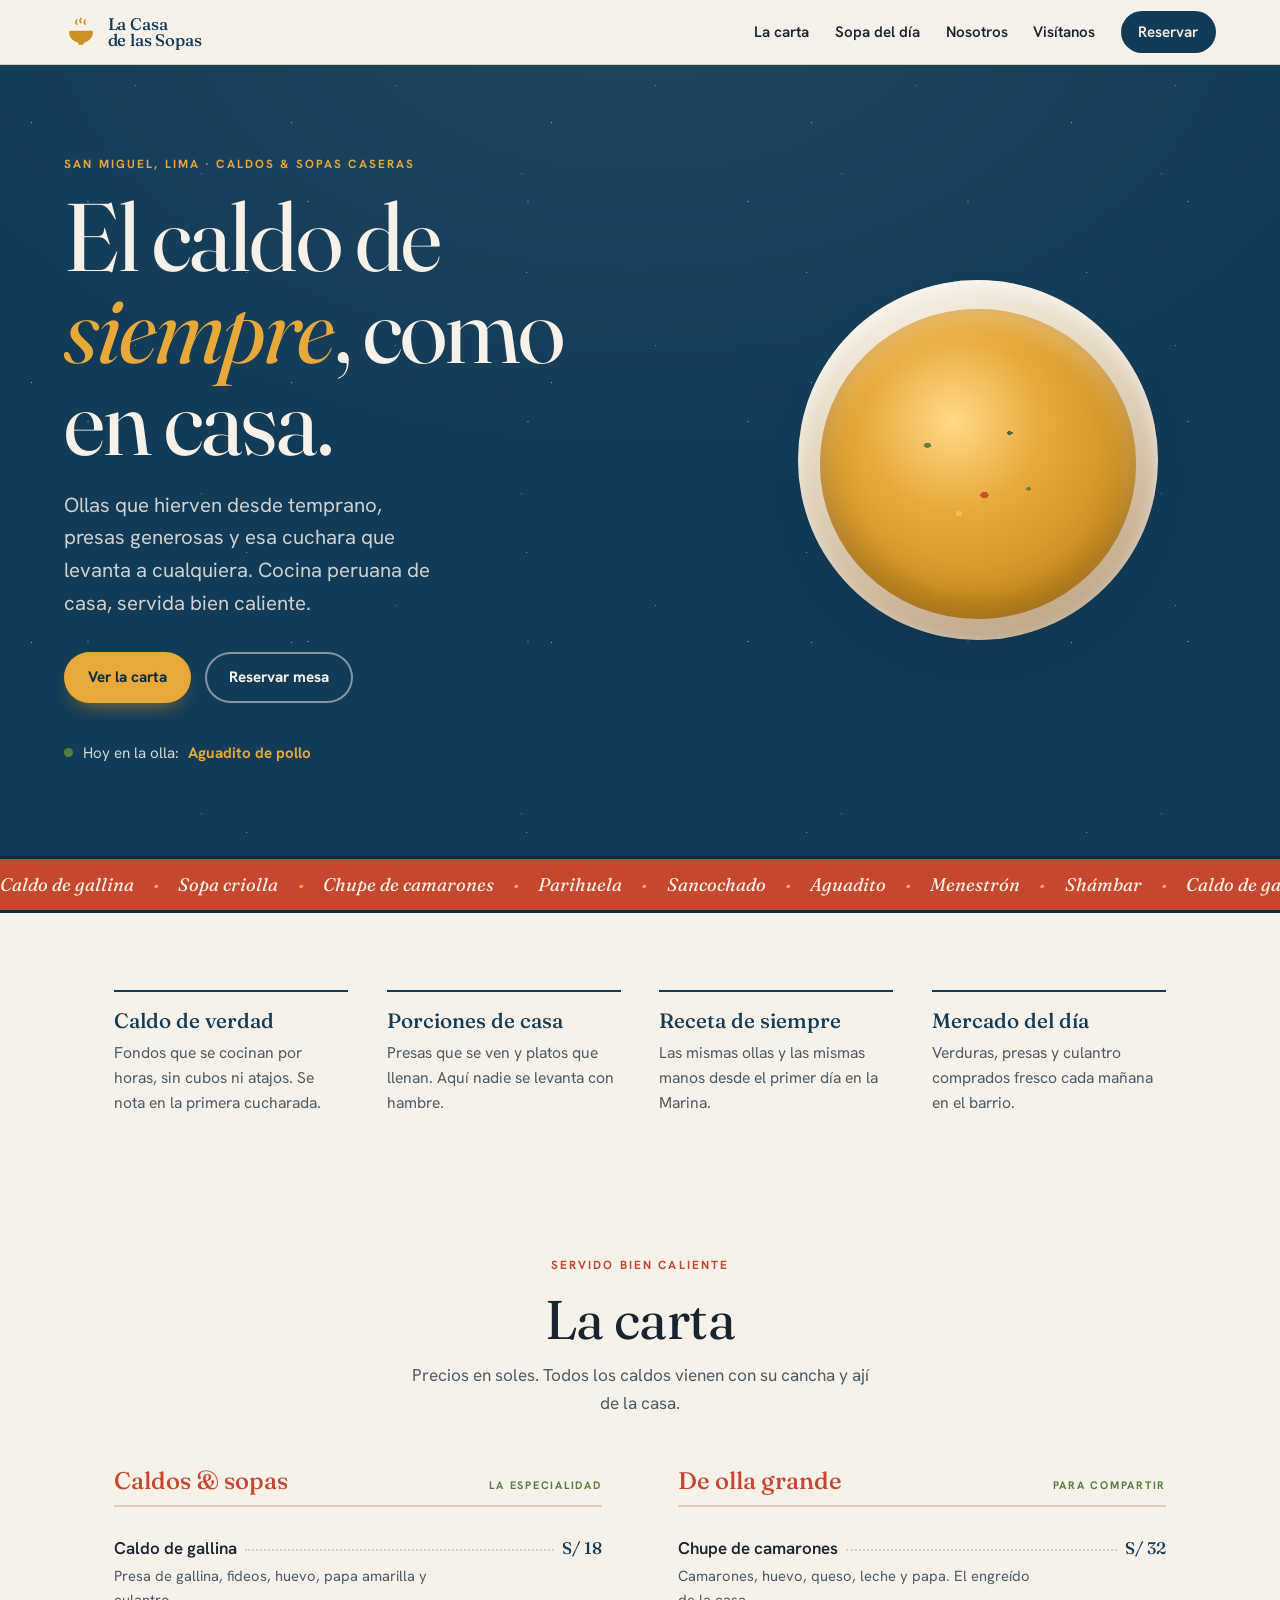
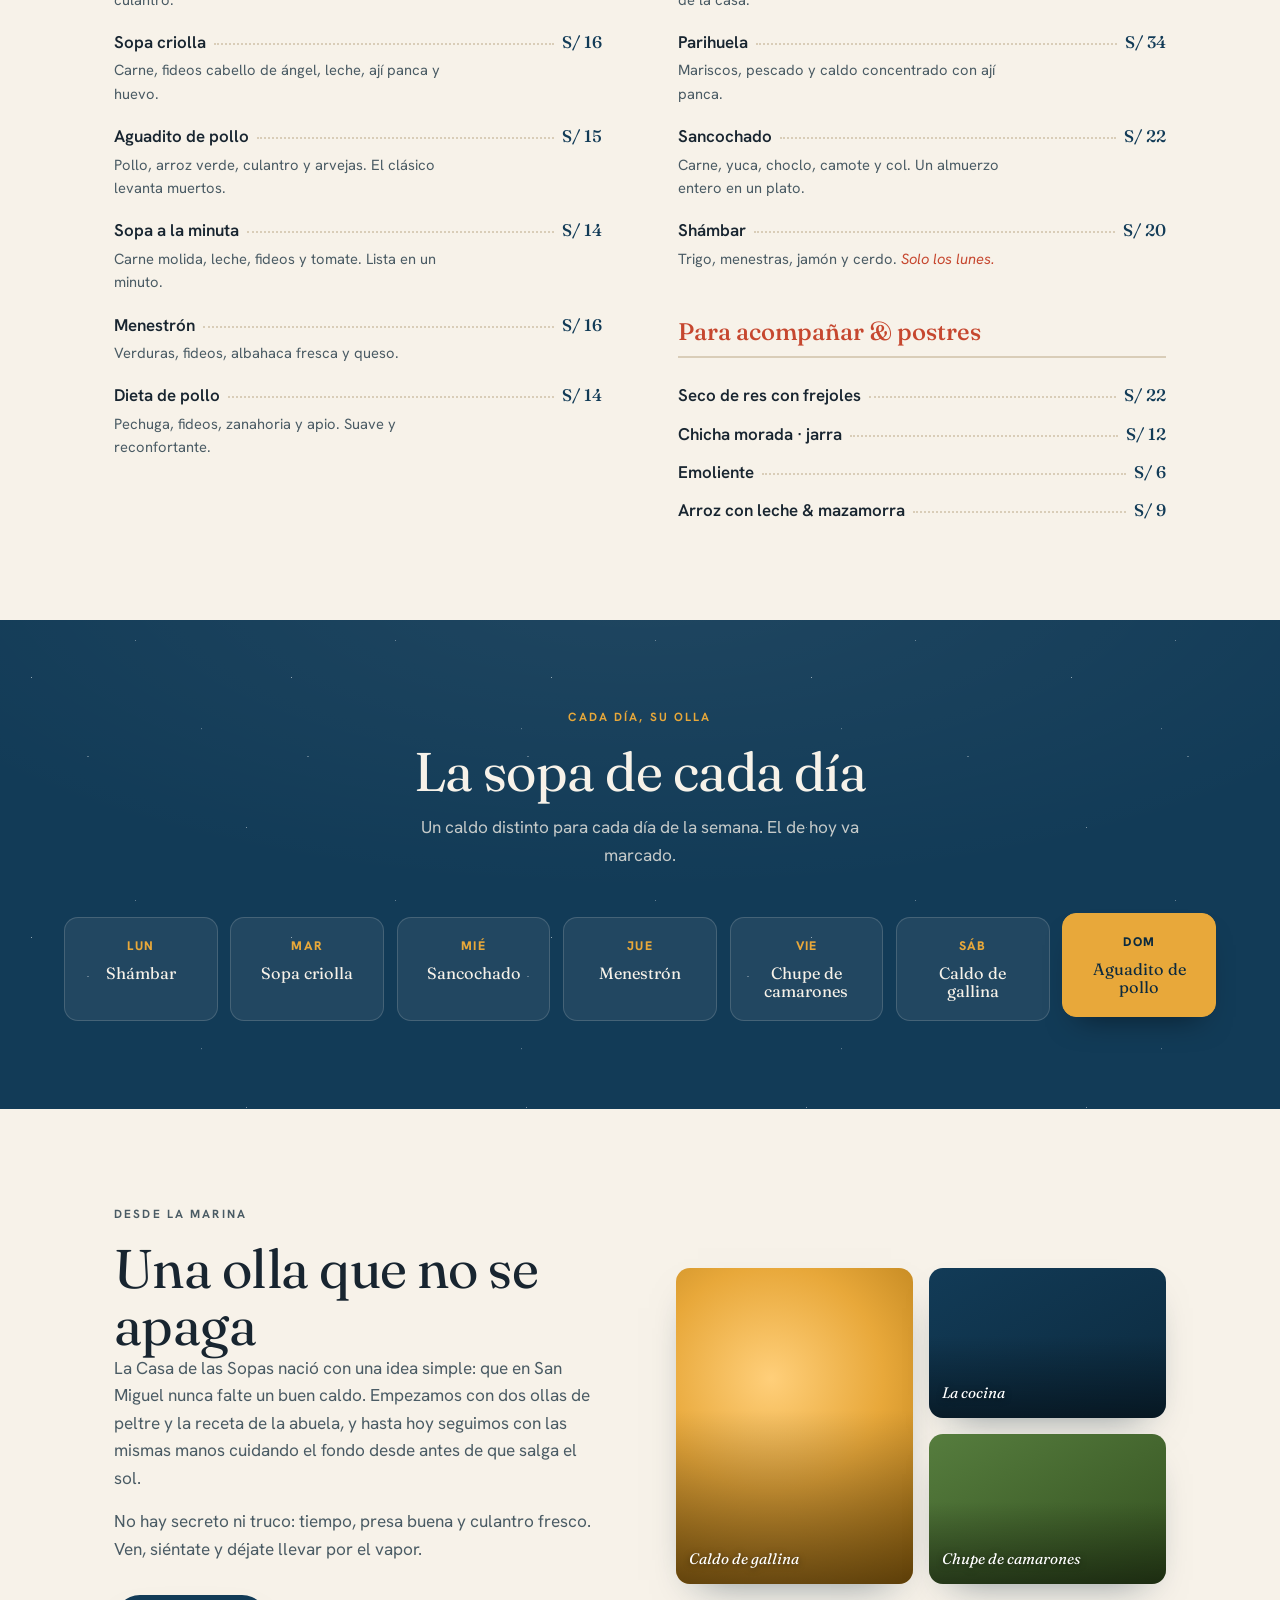
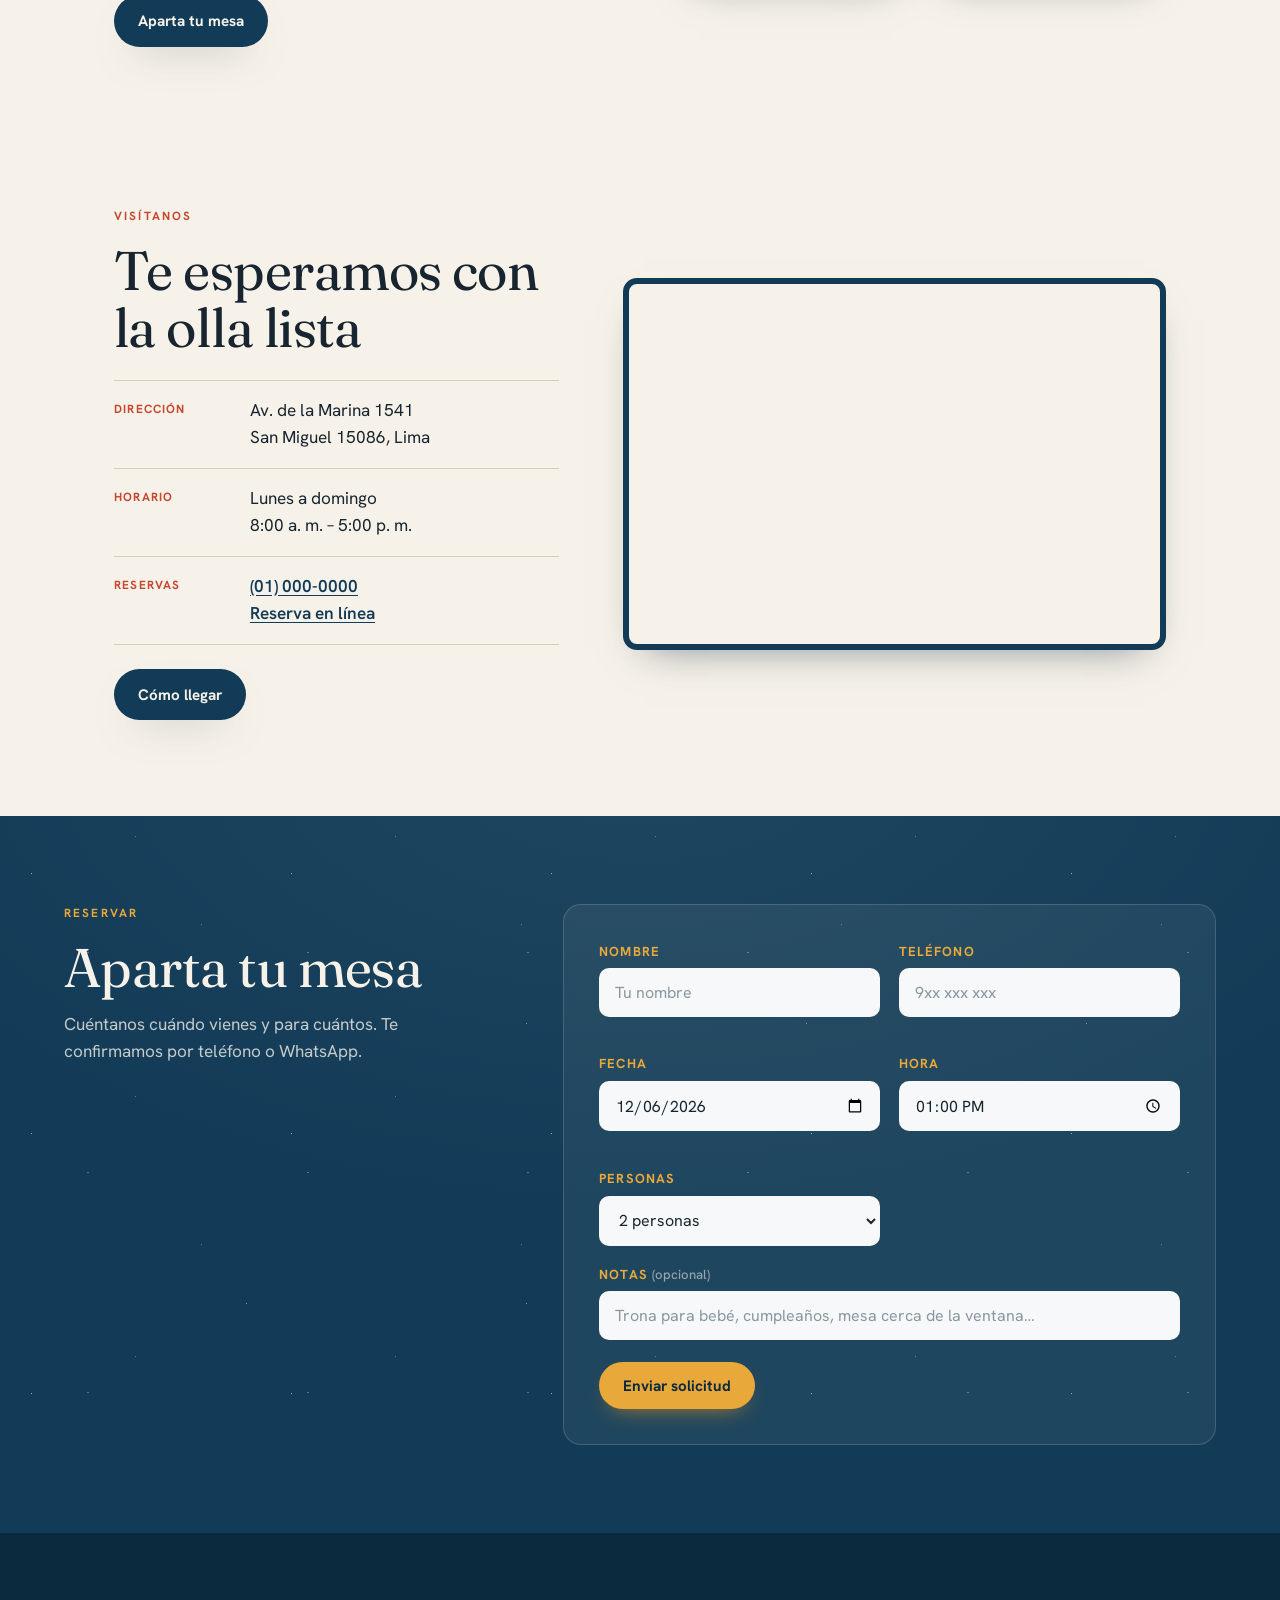
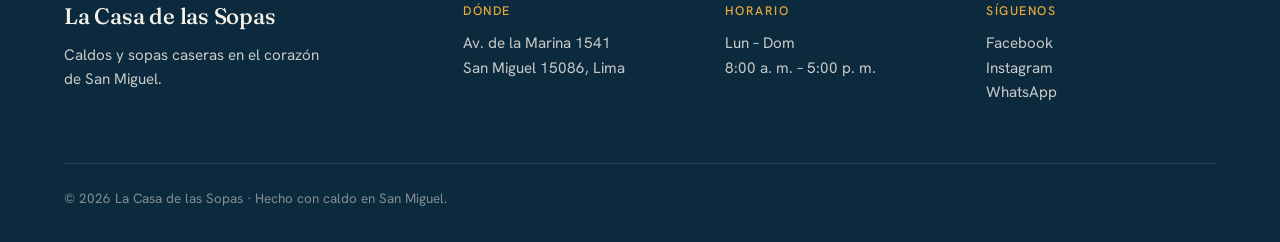
==== index.html @ 475ad9dc "Crear sitio web de La Casa de las Sopas Landing de una sola página para la caldería en San Miguel, L" ====
<!doctype html>
<html lang="es">
<head>
  <meta charset="utf-8">
  <meta name="viewport" content="width=device-width, initial-scale=1">
  <title>La Casa de las Sopas · Caldos y sopas caseras en San Miguel, Lima</title>
  <meta name="description" content="Caldos y sopas caseras peruanas en San Miguel. Caldo de gallina, sopa criolla, chupe de camarones y más, servidos bien calientes. Av. de la Marina 1541.">

  <!-- Open Graph -->
  <meta property="og:type" content="restaurant">
  <meta property="og:title" content="La Casa de las Sopas">
  <meta property="og:description" content="El caldo de siempre, como en casa. San Miguel, Lima.">
  <meta property="og:locale" content="es_PE">

  <!-- Favicon: cuchara -->
  <link rel="icon" href="data:image/svg+xml,%3Csvg xmlns='http://www.w3.org/2000/svg' viewBox='0 0 32 32'%3E%3Crect width='32' height='32' rx='7' fill='%23123B57'/%3E%3Cpath d='M6 17c0-.8.5-1.3 1.3-1.3h17.4c.8 0 1.3.5 1.3 1.3 0 5-3.6 8.6-8.3 9.4V28h-3.4v-1.6C9.6 25.6 6 22 6 17Z' fill='%23E8A83A'/%3E%3C/svg%3E">

  <!-- Fuentes: Fraunces (títulos) + Hanken Grotesk (cuerpo) -->
  <link rel="preconnect" href="https://fonts.googleapis.com">
  <link rel="preconnect" href="https://fonts.gstatic.com" crossorigin>
  <link href="https://fonts.googleapis.com/css2?family=Fraunces:ital,opsz,wght@0,9..144,400;0,9..144,500;0,9..144,600;1,9..144,400;1,9..144,500&family=Hanken+Grotesk:wght@400;500;600;700;800&display=swap" rel="stylesheet">

  <link rel="stylesheet" href="styles.css">
</head>
<body>
<!--
  La Casa de las Sopas — sitio web
  Av. de la Marina 1541, San Miguel 15086, Lima

  CÓMO PERSONALIZAR (lee esto):
  - Busca la palabra REEMPLAZAR en este archivo: marca lo que debes cambiar
    por datos reales (telefono, horarios, redes, fotos).
  - Las fotos son marcadores de color; sustituye cada div.dish-photo por una
    etiqueta img real cuando la tengas (ver README.md).
-->
<a class="skip" href="#carta">Saltar al contenido</a>

<main>
  <!-- ============================ NAV ============================ -->
  <header class="nav" id="top">
    <a class="brand" href="#top" aria-label="La Casa de las Sopas, inicio">
      <span class="brand__mark" aria-hidden="true">
        <svg viewBox="0 0 40 40" width="34" height="34" fill="none">
          <path d="M6 20c0-1 .7-1.6 1.7-1.6h24.6c1 0 1.7.6 1.7 1.6 0 6.6-4.7 11.4-11 12.5V35h-6v-2.5C10.7 31.4 6 26.6 6 20Z" fill="currentColor"/>
          <path d="M15 6c-1.4 1.6-1.4 3.4 0 5M20 4c-1.4 1.6-1.4 3.4 0 5M25 6c-1.4 1.6-1.4 3.4 0 5" stroke="currentColor" stroke-width="1.8" stroke-linecap="round"/>
        </svg>
      </span>
      <span class="brand__text">La Casa<br>de las Sopas</span>
    </a>

    <button class="nav__toggle" aria-expanded="false" aria-controls="nav-menu" aria-label="Abrir menú">
      <span></span><span></span><span></span>
    </button>

    <nav class="nav__menu" id="nav-menu">
      <a href="#carta">La carta</a>
      <a href="#sopa-del-dia">Sopa del día</a>
      <a href="#nosotros">Nosotros</a>
      <a href="#visitanos">Visítanos</a>
      <a class="nav__cta" href="#reservar">Reservar</a>
    </nav>
  </header>

  <!-- ============================ HERO ============================ -->
  <section class="hero enamel" aria-labelledby="hero-title">
    <div class="hero__inner">
      <p class="eyebrow eyebrow--light">San Miguel, Lima · Caldos &amp; sopas caseras</p>
      <h1 class="hero__title" id="hero-title">
        El caldo de<br><em>siempre</em>, como<br>en casa.
      </h1>
      <p class="hero__lede">
        Ollas que hierven desde temprano, presas generosas y esa cuchara que
        levanta a cualquiera. Cocina peruana de casa, servida bien caliente.
      </p>
      <div class="hero__actions">
        <a class="btn btn--gold" href="#carta">Ver la carta</a>
        <a class="btn btn--ghost" href="#reservar">Reservar mesa</a>
      </div>

      <p class="hero__today">
        <span class="dot" aria-hidden="true"></span>
        Hoy en la olla: <strong data-today-dish>Caldo de gallina</strong>
      </p>
    </div>

    <!-- Firma: plato de barro con vapor -->
    <div class="hero__bowl" aria-hidden="true">
      <div class="steam">
        <span></span><span></span><span></span><span></span>
      </div>
      <div class="bowl">
        <div class="bowl__broth"></div>
        <div class="bowl__rim"></div>
      </div>
    </div>
  </section>

  <!-- ============================ TIRA / VALORES ============================ -->
  <div class="marquee" aria-hidden="true">
    <div class="marquee__track">
      <span>Caldo de gallina</span><span class="sep">•</span>
      <span>Sopa criolla</span><span class="sep">•</span>
      <span>Chupe de camarones</span><span class="sep">•</span>
      <span>Parihuela</span><span class="sep">•</span>
      <span>Sancochado</span><span class="sep">•</span>
      <span>Aguadito</span><span class="sep">•</span>
      <span>Menestrón</span><span class="sep">•</span>
      <span>Shámbar</span><span class="sep">•</span>
      <span>Caldo de gallina</span><span class="sep">•</span>
      <span>Sopa criolla</span><span class="sep">•</span>
      <span>Chupe de camarones</span><span class="sep">•</span>
      <span>Parihuela</span><span class="sep">•</span>
      <span>Sancochado</span><span class="sep">•</span>
      <span>Aguadito</span><span class="sep">•</span>
      <span>Menestrón</span><span class="sep">•</span>
      <span>Shámbar</span><span class="sep">•</span>
    </div>
  </div>

  <section class="values">
    <ul class="values__grid">
      <li class="reveal">
        <h3>Caldo de verdad</h3>
        <p>Fondos que se cocinan por horas, sin cubos ni atajos. Se nota en la primera cucharada.</p>
      </li>
      <li class="reveal">
        <h3>Porciones de casa</h3>
        <p>Presas que se ven y platos que llenan. Aquí nadie se levanta con hambre.</p>
      </li>
      <li class="reveal">
        <h3>Receta de siempre</h3>
        <p>Las mismas ollas y las mismas manos desde el primer día en la Marina.</p>
      </li>
      <li class="reveal">
        <h3>Mercado del día</h3>
        <p>Verduras, presas y culantro comprados fresco cada mañana en el barrio.</p>
      </li>
    </ul>
  </section>

  <!-- ============================ CARTA ============================ -->
  <section class="carta" id="carta" aria-labelledby="carta-title">
    <div class="carta__head">
      <p class="eyebrow">Servido bien caliente</p>
      <h2 class="section-title" id="carta-title">La carta</h2>
      <p class="section-lede">Precios en soles. Todos los caldos vienen con su cancha y ají de la casa.</p>
    </div>

    <div class="carta__cols">
      <div class="carta__group">
        <h3 class="carta__cat">Caldos &amp; sopas <span>la especialidad</span></h3>

        <ul class="menu">
          <li class="menu__item">
            <div class="menu__row">
              <span class="menu__name">Caldo de gallina</span>
              <span class="menu__leader" aria-hidden="true"></span>
              <span class="menu__price">S/ 18</span>
            </div>
            <p class="menu__desc">Presa de gallina, fideos, huevo, papa amarilla y culantro.</p>
          </li>
          <li class="menu__item">
            <div class="menu__row">
              <span class="menu__name">Sopa criolla</span>
              <span class="menu__leader" aria-hidden="true"></span>
              <span class="menu__price">S/ 16</span>
            </div>
            <p class="menu__desc">Carne, fideos cabello de ángel, leche, ají panca y huevo.</p>
          </li>
          <li class="menu__item">
            <div class="menu__row">
              <span class="menu__name">Aguadito de pollo</span>
              <span class="menu__leader" aria-hidden="true"></span>
              <span class="menu__price">S/ 15</span>
            </div>
            <p class="menu__desc">Pollo, arroz verde, culantro y arvejas. El clásico levanta muertos.</p>
          </li>
          <li class="menu__item">
            <div class="menu__row">
              <span class="menu__name">Sopa a la minuta</span>
              <span class="menu__leader" aria-hidden="true"></span>
              <span class="menu__price">S/ 14</span>
            </div>
            <p class="menu__desc">Carne molida, leche, fideos y tomate. Lista en un minuto.</p>
          </li>
          <li class="menu__item">
            <div class="menu__row">
              <span class="menu__name">Menestrón</span>
              <span class="menu__leader" aria-hidden="true"></span>
              <span class="menu__price">S/ 16</span>
            </div>
            <p class="menu__desc">Verduras, fideos, albahaca fresca y queso.</p>
          </li>
          <li class="menu__item">
            <div class="menu__row">
              <span class="menu__name">Dieta de pollo</span>
              <span class="menu__leader" aria-hidden="true"></span>
              <span class="menu__price">S/ 14</span>
            </div>
            <p class="menu__desc">Pechuga, fideos, zanahoria y apio. Suave y reconfortante.</p>
          </li>
        </ul>
      </div>

      <div class="carta__group">
        <h3 class="carta__cat">De olla grande <span>para compartir</span></h3>

        <ul class="menu">
          <li class="menu__item">
            <div class="menu__row">
              <span class="menu__name">Chupe de camarones</span>
              <span class="menu__leader" aria-hidden="true"></span>
              <span class="menu__price">S/ 32</span>
            </div>
            <p class="menu__desc">Camarones, huevo, queso, leche y papa. El engreído de la casa.</p>
          </li>
          <li class="menu__item">
            <div class="menu__row">
              <span class="menu__name">Parihuela</span>
              <span class="menu__leader" aria-hidden="true"></span>
              <span class="menu__price">S/ 34</span>
            </div>
            <p class="menu__desc">Mariscos, pescado y caldo concentrado con ají panca.</p>
          </li>
          <li class="menu__item">
            <div class="menu__row">
              <span class="menu__name">Sancochado</span>
              <span class="menu__leader" aria-hidden="true"></span>
              <span class="menu__price">S/ 22</span>
            </div>
            <p class="menu__desc">Carne, yuca, choclo, camote y col. Un almuerzo entero en un plato.</p>
          </li>
          <li class="menu__item">
            <div class="menu__row">
              <span class="menu__name">Shámbar</span>
              <span class="menu__leader" aria-hidden="true"></span>
              <span class="menu__price">S/ 20</span>
            </div>
            <p class="menu__desc">Trigo, menestras, jamón y cerdo. <em>Solo los lunes.</em></p>
          </li>
        </ul>

        <h3 class="carta__cat carta__cat--tight">Para acompañar &amp; postres</h3>
        <ul class="menu menu--compact">
          <li class="menu__item">
            <div class="menu__row">
              <span class="menu__name">Seco de res con frejoles</span>
              <span class="menu__leader" aria-hidden="true"></span>
              <span class="menu__price">S/ 22</span>
            </div>
          </li>
          <li class="menu__item">
            <div class="menu__row">
              <span class="menu__name">Chicha morada · jarra</span>
              <span class="menu__leader" aria-hidden="true"></span>
              <span class="menu__price">S/ 12</span>
            </div>
          </li>
          <li class="menu__item">
            <div class="menu__row">
              <span class="menu__name">Emoliente</span>
              <span class="menu__leader" aria-hidden="true"></span>
              <span class="menu__price">S/ 6</span>
            </div>
          </li>
          <li class="menu__item">
            <div class="menu__row">
              <span class="menu__name">Arroz con leche &amp; mazamorra</span>
              <span class="menu__leader" aria-hidden="true"></span>
              <span class="menu__price">S/ 9</span>
            </div>
          </li>
        </ul>
      </div>
    </div>
  </section>

  <!-- ============================ SOPA DEL DÍA ============================ -->
  <section class="today enamel" id="sopa-del-dia" aria-labelledby="today-title">
    <div class="today__head">
      <p class="eyebrow eyebrow--light">Cada día, su olla</p>
      <h2 class="section-title section-title--light" id="today-title">La sopa de cada día</h2>
      <p class="section-lede section-lede--light">Un caldo distinto para cada día de la semana. El de hoy va marcado.</p>
    </div>

    <ol class="week" role="list">
      <li class="week__day" data-day="1"><span class="week__d">Lun</span><span class="week__s">Shámbar</span></li>
      <li class="week__day" data-day="2"><span class="week__d">Mar</span><span class="week__s">Sopa criolla</span></li>
      <li class="week__day" data-day="3"><span class="week__d">Mié</span><span class="week__s">Sancochado</span></li>
      <li class="week__day" data-day="4"><span class="week__d">Jue</span><span class="week__s">Menestrón</span></li>
      <li class="week__day" data-day="5"><span class="week__d">Vie</span><span class="week__s">Chupe de camarones</span></li>
      <li class="week__day" data-day="6"><span class="week__d">Sáb</span><span class="week__s">Caldo de gallina</span></li>
      <li class="week__day" data-day="0"><span class="week__d">Dom</span><span class="week__s">Aguadito de pollo</span></li>
    </ol>
  </section>

  <!-- ============================ NOSOTROS ============================ -->
  <section class="about" id="nosotros" aria-labelledby="about-title">
    <div class="about__text reveal">
      <p class="eyebrow">Desde la Marina</p>
      <h2 class="section-title" id="about-title">Una olla que no se apaga</h2>
      <p>
        La Casa de las Sopas nació con una idea simple: que en San Miguel
        nunca falte un buen caldo. Empezamos con dos ollas de peltre y la
        receta de la abuela, y hasta hoy seguimos con las mismas manos
        cuidando el fondo desde antes de que salga el sol.
      </p>
      <p>
        No hay secreto ni truco: tiempo, presa buena y culantro fresco. Ven,
        siéntate y déjate llevar por el vapor.
      </p>
      <a class="btn btn--dark" href="#reservar">Aparta tu mesa</a>
    </div>

    <div class="about__gallery" aria-label="Fotos del restaurante">
      <!-- REEMPLAZAR cada marcador por una <img src="assets/foto.jpg" alt="..."> -->
      <div class="dish-photo dish-photo--a" role="img" aria-label="Caldo de gallina humeante">
        <span>Caldo de gallina</span>
      </div>
      <div class="dish-photo dish-photo--b" role="img" aria-label="Olla de peltre en la cocina">
        <span>La cocina</span>
      </div>
      <div class="dish-photo dish-photo--c" role="img" aria-label="Chupe de camarones servido">
        <span>Chupe de camarones</span>
      </div>
    </div>
  </section>

  <!-- ============================ VISÍTANOS ============================ -->
  <section class="visit" id="visitanos" aria-labelledby="visit-title">
    <div class="visit__info reveal">
      <p class="eyebrow">Visítanos</p>
      <h2 class="section-title" id="visit-title">Te esperamos con la olla lista</h2>

      <dl class="facts">
        <div class="facts__row">
          <dt>Dirección</dt>
          <dd>Av. de la Marina 1541<br>San Miguel 15086, Lima</dd>
        </div>
        <div class="facts__row">
          <dt>Horario</dt>
          <!-- REEMPLAZAR: confirma tus horarios reales -->
          <dd>Lunes a domingo<br>8:00 a. m. – 5:00 p. m.</dd>
        </div>
        <div class="facts__row">
          <dt>Reservas</dt>
          <!-- REEMPLAZAR: pon tu teléfono / WhatsApp real -->
          <dd><a href="tel:+5100000000">(01) 000-0000</a><br><a href="#reservar">Reserva en línea</a></dd>
        </div>
      </dl>

      <a class="btn btn--dark" target="_blank" rel="noopener"
         href="https://www.google.com/maps/search/?api=1&query=Av.+de+la+Marina+1541+San+Miguel+15086+Lima">
        Cómo llegar
      </a>
    </div>

    <div class="visit__map reveal">
      <!-- El mapa se carga en el navegador del visitante -->
      <iframe
        title="Ubicación de La Casa de las Sopas en el mapa"
        src="https://www.google.com/maps?q=Av.+de+la+Marina+1541,+San+Miguel+15086,+Lima&output=embed"
        loading="lazy" referrerpolicy="no-referrer-when-downgrade"></iframe>
    </div>
  </section>

  <!-- ============================ RESERVAR ============================ -->
  <section class="reserve enamel" id="reservar" aria-labelledby="reserve-title">
    <div class="reserve__inner">
      <div class="reserve__intro">
        <p class="eyebrow eyebrow--light">Reservar</p>
        <h2 class="section-title section-title--light" id="reserve-title">Aparta tu mesa</h2>
        <p class="section-lede section-lede--light">
          Cuéntanos cuándo vienes y para cuántos. Te confirmamos por teléfono
          o WhatsApp.
        </p>
      </div>

      <form class="rform" novalidate>
        <div class="rform__field">
          <label for="r-name">Nombre</label>
          <input id="r-name" name="name" type="text" autocomplete="name" required placeholder="Tu nombre">
          <small class="rform__error" data-error-for="r-name"></small>
        </div>

        <div class="rform__field">
          <label for="r-phone">Teléfono</label>
          <input id="r-phone" name="phone" type="tel" autocomplete="tel" required placeholder="9xx xxx xxx">
          <small class="rform__error" data-error-for="r-phone"></small>
        </div>

        <div class="rform__field">
          <label for="r-date">Fecha</label>
          <input id="r-date" name="date" type="date" required>
          <small class="rform__error" data-error-for="r-date"></small>
        </div>

        <div class="rform__field">
          <label for="r-time">Hora</label>
          <input id="r-time" name="time" type="time" required value="13:00">
          <small class="rform__error" data-error-for="r-time"></small>
        </div>

        <div class="rform__field">
          <label for="r-guests">Personas</label>
          <select id="r-guests" name="guests" required>
            <option value="1">1 persona</option>
            <option value="2" selected>2 personas</option>
            <option value="3">3 personas</option>
            <option value="4">4 personas</option>
            <option value="5">5 personas</option>
            <option value="6">6 personas</option>
            <option value="7+">7 o más</option>
          </select>
        </div>

        <div class="rform__field rform__field--wide">
          <label for="r-notes">Notas <span>(opcional)</span></label>
          <input id="r-notes" name="notes" type="text" placeholder="Trona para bebé, cumpleaños, mesa cerca de la ventana…">
        </div>

        <div class="rform__actions">
          <button class="btn btn--gold" type="submit">Enviar solicitud</button>
          <p class="rform__note" role="status" aria-live="polite" data-form-status></p>
        </div>
      </form>
    </div>
  </section>

  <!-- ============================ FOOTER ============================ -->
  <footer class="foot">
    <div class="foot__brand">
      <span class="brand__text brand__text--foot">La Casa de las Sopas</span>
      <p>Caldos y sopas caseras en el corazón de San Miguel.</p>
    </div>
    <div class="foot__col">
      <h4>Dónde</h4>
      <p>Av. de la Marina 1541<br>San Miguel 15086, Lima</p>
    </div>
    <div class="foot__col">
      <h4>Horario</h4>
      <p>Lun – Dom<br>8:00 a. m. – 5:00 p. m.</p>
    </div>
    <div class="foot__col">
      <h4>Síguenos</h4>
      <!-- REEMPLAZAR: enlaces reales de redes -->
      <p>
        <a href="#" aria-label="Facebook">Facebook</a><br>
        <a href="#" aria-label="Instagram">Instagram</a><br>
        <a href="#" aria-label="WhatsApp">WhatsApp</a>
      </p>
    </div>
    <p class="foot__legal">© <span data-year>2026</span> La Casa de las Sopas · Hecho con caldo en San Miguel.</p>
  </footer>
</main>

<script src="script.js" defer></script>
</body>
</html>
---- styles.css ----
/* =========================================================================
   La Casa de las Sopas — hoja de estilos
   Identidad: olla de peltre azul moteada + vapor + acentos de caldo/culantro
   ========================================================================= */

:root {
  /* Color — derivado del plato de caldo peruano */
  --enamel:      #123b57;   /* azul esmalte, superficie principal oscura */
  --enamel-deep: #0c2a3e;   /* fondo más profundo */
  --steam:       #f7f2e9;   /* blanco cálido / espuma, fondo claro */
  --steam-2:     #efe7d7;   /* tono papel para bloques */
  --caldo:       #e8a83a;   /* caldo dorado, acento principal */
  --caldo-deep:  #cf8f24;
  --culantro:    #567d3e;   /* verde hierba */
  --rocoto:      #c6472f;   /* rojo ají, acento de calor */
  --ink:         #182530;   /* texto sobre claro */
  --ink-soft:    #4a5b64;   /* texto secundario */
  --line:        #d9cdb8;   /* líneas sobre claro */

  --maxw: 1180px;
  --pad: clamp(1.25rem, 5vw, 4rem);

  --font-display: "Fraunces", Georgia, "Times New Roman", serif;
  --font-body: "Hanken Grotesk", system-ui, -apple-system, Segoe UI, Roboto, sans-serif;

  --r: 14px;
  --shadow: 0 18px 40px -22px rgba(12, 42, 62, .55);
}

/* --- Reset ligero --- */
*, *::before, *::after { box-sizing: border-box; }
html { scroll-behavior: smooth; -webkit-text-size-adjust: 100%; }
body {
  margin: 0;
  font-family: var(--font-body);
  color: var(--ink);
  background: var(--steam);
  line-height: 1.6;
  font-size: clamp(1rem, .96rem + .2vw, 1.075rem);
  overflow-x: hidden;
}
img, svg, iframe { max-width: 100%; display: block; }
a { color: inherit; }
h1, h2, h3, h4 { margin: 0; line-height: 1.05; font-weight: 500; }
p { margin: 0 0 1rem; }
ul, ol { margin: 0; padding: 0; list-style: none; }

.skip {
  position: absolute; left: -999px; top: 0; z-index: 999;
  background: var(--caldo); color: var(--ink); padding: .6rem 1rem; border-radius: 0 0 8px 0;
  font-weight: 700;
}
.skip:focus { left: 0; }

:focus-visible {
  outline: 3px solid var(--caldo);
  outline-offset: 2px;
  border-radius: 4px;
}

/* --- Superficie de esmalte moteado (la firma) --- */
.enamel {
  background-color: var(--enamel);
  background-image:
    radial-gradient(1.6px 1.6px at 12% 22%,  rgba(255,255,255,.55) 40%, transparent 42%),
    radial-gradient(1.3px 1.3px at 78% 14%,  rgba(255,255,255,.40) 40%, transparent 42%),
    radial-gradient(2px 2px   at 40% 62%,    rgba(255,255,255,.30) 40%, transparent 42%),
    radial-gradient(1.4px 1.4px at 88% 74%,  rgba(255,255,255,.45) 40%, transparent 42%),
    radial-gradient(1.2px 1.2px at 25% 82%,  rgba(255,255,255,.35) 40%, transparent 42%),
    radial-gradient(1.7px 1.7px at 63% 34%,  rgba(255,255,255,.30) 40%, transparent 42%),
    radial-gradient(1.2px 1.2px at 6% 56%,   rgba(255,255,255,.35) 40%, transparent 42%),
    radial-gradient(1.5px 1.5px at 52% 8%,   rgba(255,255,255,.35) 40%, transparent 42%),
    radial-gradient(120% 120% at 50% -10%, rgba(255,255,255,.06), transparent 55%);
  background-size: 260px 260px, 300px 300px, 220px 220px, 280px 280px, 240px 240px, 320px 320px, 200px 200px, 260px 260px, 100% 100%;
  color: var(--steam);
}

/* --- Tipografía utilitaria --- */
.eyebrow {
  font-family: var(--font-body);
  text-transform: uppercase;
  letter-spacing: .18em;
  font-size: .74rem;
  font-weight: 700;
  color: var(--rocoto);
  margin: 0 0 1rem;
}
.eyebrow--light { color: var(--caldo); }

.section-title {
  font-family: var(--font-display);
  font-weight: 400;
  font-size: clamp(2.1rem, 1.4rem + 3vw, 3.4rem);
  letter-spacing: -.01em;
}
.section-title--light { color: var(--steam); }

.section-lede {
  color: var(--ink-soft);
  max-width: 46ch;
  margin: .9rem 0 0;
}
.section-lede--light { color: rgba(247,242,233,.78); }

/* --- Botones --- */
.btn {
  --btn-bg: var(--caldo);
  --btn-fg: var(--ink);
  display: inline-flex; align-items: center; justify-content: center;
  gap: .5rem;
  padding: .85rem 1.5rem;
  font-family: var(--font-body);
  font-weight: 700;
  font-size: .95rem;
  text-decoration: none;
  border: none; cursor: pointer;
  border-radius: 999px;
  background: var(--btn-bg);
  color: var(--btn-fg);
  transition: transform .18s ease, box-shadow .18s ease, background-color .18s ease;
  box-shadow: 0 10px 22px -12px rgba(207,143,36,.9);
}
.btn:hover { transform: translateY(-2px); }
.btn:active { transform: translateY(0); }
.btn--gold { --btn-bg: var(--caldo); --btn-fg: var(--enamel-deep); }
.btn--gold:hover { background: var(--caldo-deep); }
.btn--dark { --btn-bg: var(--enamel); --btn-fg: var(--steam); box-shadow: var(--shadow); }
.btn--dark:hover { background: var(--enamel-deep); }
.btn--ghost {
  background: transparent; color: var(--steam);
  box-shadow: inset 0 0 0 2px rgba(247,242,233,.5);
}
.btn--ghost:hover { box-shadow: inset 0 0 0 2px var(--steam); background: rgba(247,242,233,.08); }

/* ============================ NAV ============================ */
.nav {
  position: sticky; top: 0; z-index: 50;
  display: flex; align-items: center; justify-content: space-between;
  gap: 1rem;
  padding: .7rem var(--pad);
  background: rgba(247,242,233,.9);
  backdrop-filter: blur(10px);
  border-bottom: 1px solid var(--line);
}
.brand {
  display: inline-flex; align-items: center; gap: .6rem;
  text-decoration: none; color: var(--enamel);
}
.brand__mark { color: var(--caldo-deep); display: inline-flex; }
.brand__text {
  font-family: var(--font-display);
  font-weight: 500;
  font-size: 1.05rem;
  line-height: .98;
  letter-spacing: -.01em;
}
.nav__menu {
  display: flex; align-items: center; gap: 1.6rem;
}
.nav__menu a {
  text-decoration: none;
  font-weight: 600;
  font-size: .95rem;
  color: var(--ink);
  transition: color .15s ease;
}
.nav__menu a:hover { color: var(--rocoto); }
.nav__cta {
  background: var(--enamel); color: var(--steam) !important;
  padding: .55rem 1.1rem; border-radius: 999px;
}
.nav__cta:hover { background: var(--rocoto); }

.nav__toggle {
  display: none;
  flex-direction: column; gap: 5px;
  background: none; border: none; cursor: pointer;
  padding: .5rem;
}
.nav__toggle span {
  width: 26px; height: 2.5px; background: var(--enamel); border-radius: 2px;
  transition: transform .25s ease, opacity .2s ease;
}
.nav__toggle[aria-expanded="true"] span:nth-child(1) { transform: translateY(7.5px) rotate(45deg); }
.nav__toggle[aria-expanded="true"] span:nth-child(2) { opacity: 0; }
.nav__toggle[aria-expanded="true"] span:nth-child(3) { transform: translateY(-7.5px) rotate(-45deg); }

/* ============================ HERO ============================ */
.hero {
  position: relative;
  display: grid;
  grid-template-columns: 1.15fr .85fr;
  align-items: center;
  gap: 2rem;
  min-height: min(88vh, 760px);
  padding: clamp(3rem, 7vw, 6rem) var(--pad);
  overflow: hidden;
}
.hero__inner { max-width: 40rem; position: relative; z-index: 2; }
.hero__title {
  font-family: var(--font-display);
  font-weight: 400;
  font-size: clamp(2.9rem, 1.5rem + 6.4vw, 6rem);
  line-height: .96;
  letter-spacing: -.02em;
  margin: 0 0 1.4rem;
  color: var(--steam);
}
.hero__title em {
  font-style: italic;
  color: var(--caldo);
}
.hero__lede {
  font-size: clamp(1.05rem, 1rem + .4vw, 1.28rem);
  color: rgba(247,242,233,.82);
  max-width: 34ch;
  margin-bottom: 2rem;
}
.hero__actions { display: flex; flex-wrap: wrap; gap: .9rem; margin-bottom: 2.2rem; }
.hero__today {
  display: inline-flex; align-items: center; gap: .6rem;
  font-size: .95rem;
  color: rgba(247,242,233,.85);
  margin: 0;
}
.hero__today strong { color: var(--caldo); font-weight: 700; }
.dot {
  width: 9px; height: 9px; border-radius: 50%; background: var(--culantro);
  box-shadow: 0 0 0 0 rgba(86,125,62,.7);
  animation: pulse 2.4s infinite;
}
@keyframes pulse {
  0%   { box-shadow: 0 0 0 0 rgba(140,190,90,.6); }
  70%  { box-shadow: 0 0 0 9px rgba(140,190,90,0); }
  100% { box-shadow: 0 0 0 0 rgba(140,190,90,0); }
}

/* Firma: plato de barro con vapor */
.hero__bowl {
  position: relative; z-index: 1;
  display: grid; place-items: end center;
  height: 100%;
  min-height: 320px;
}
.bowl {
  position: relative;
  width: min(360px, 68vw);
  aspect-ratio: 1 / 1;
  align-self: center;
}
.bowl__broth {
  position: absolute; inset: 8% 6% 6%;
  border-radius: 50%;
  background:
    radial-gradient(circle at 42% 36%, #ffd98a 0%, var(--caldo) 34%, var(--caldo-deep) 70%, #a8710f 100%);
  box-shadow: inset 0 -14px 30px rgba(122,80,8,.55), inset 0 10px 26px rgba(255,240,200,.5);
}
.bowl__broth::after { /* trozos flotando */
  content: "";
  position: absolute; inset: 0;
  border-radius: 50%;
  background-image:
    radial-gradient(6px 4px at 34% 44%, var(--culantro) 60%, transparent 62%),
    radial-gradient(5px 3px at 60% 40%, #3f6030 60%, transparent 62%),
    radial-gradient(7px 5px at 52% 60%, var(--rocoto) 60%, transparent 62%),
    radial-gradient(5px 4px at 44% 66%, #e9c46a 60%, transparent 62%),
    radial-gradient(4px 3px at 66% 58%, var(--culantro) 60%, transparent 62%);
  opacity: .9;
}
.bowl__rim {
  position: absolute; inset: 0;
  border-radius: 50%;
  background: linear-gradient(160deg, #fbf6ec, #d9c9b0 55%, #b79d7e);
  box-shadow: var(--shadow), inset 0 6px 16px rgba(255,255,255,.6);
  z-index: -1;
}
.steam {
  position: absolute;
  top: 4%; left: 50%; transform: translateX(-50%);
  width: 60%; height: 46%;
  z-index: 2;
}
.steam span {
  position: absolute; bottom: 0;
  width: 16px; height: 100%;
  background: linear-gradient(to top, rgba(255,255,255,0), rgba(255,255,255,.55) 60%, rgba(255,255,255,0));
  border-radius: 40%;
  filter: blur(5px);
  opacity: 0;
  animation: steam 4.5s ease-in-out infinite;
}
.steam span:nth-child(1) { left: 18%; animation-delay: 0s; }
.steam span:nth-child(2) { left: 40%; animation-delay: 1.1s; }
.steam span:nth-child(3) { left: 60%; animation-delay: .5s; }
.steam span:nth-child(4) { left: 78%; animation-delay: 1.7s; }
@keyframes steam {
  0%   { opacity: 0; transform: translateY(10px) scaleX(1) skewX(0deg); }
  30%  { opacity: .7; }
  70%  { opacity: .5; transform: translateY(-30px) scaleX(1.4) skewX(-8deg); }
  100% { opacity: 0; transform: translateY(-60px) scaleX(1.8) skewX(6deg); }
}

/* ============================ MARQUEE ============================ */
.marquee {
  background: var(--rocoto);
  color: var(--steam);
  overflow: hidden;
  padding: .7rem 0;
  border-top: 3px solid var(--enamel-deep);
  border-bottom: 3px solid var(--enamel-deep);
}
.marquee__track {
  display: inline-flex; align-items: center; gap: 1.2rem;
  white-space: nowrap;
  font-family: var(--font-display);
  font-style: italic;
  font-size: 1.15rem;
  animation: slide 28s linear infinite;
  will-change: transform;
}
.marquee__track .sep { color: var(--caldo); }
@keyframes slide {
  from { transform: translateX(0); }
  to   { transform: translateX(-50%); }
}

/* ============================ VALUES ============================ */
.values {
  max-width: var(--maxw);
  margin: 0 auto;
  padding: clamp(3rem, 6vw, 5rem) var(--pad);
}
.values__grid {
  display: grid;
  grid-template-columns: repeat(4, 1fr);
  gap: clamp(1.2rem, 3vw, 2.4rem);
}
.values__grid li {
  border-top: 2px solid var(--enamel);
  padding-top: 1.1rem;
}
.values__grid h3 {
  font-family: var(--font-display);
  font-size: 1.3rem;
  margin-bottom: .5rem;
  color: var(--enamel);
}
.values__grid p { color: var(--ink-soft); margin: 0; font-size: .98rem; }

/* ============================ CARTA ============================ */
.carta {
  max-width: var(--maxw);
  margin: 0 auto;
  padding: clamp(2rem, 5vw, 4rem) var(--pad) clamp(3rem, 7vw, 6rem);
}
.carta__head { text-align: center; margin-bottom: clamp(2rem, 4vw, 3.5rem); }
.carta__head .section-lede { margin-inline: auto; }
.carta__cols {
  display: grid;
  grid-template-columns: 1fr 1fr;
  gap: clamp(2rem, 6vw, 5rem);
}
.carta__cat {
  font-family: var(--font-display);
  font-size: 1.5rem;
  color: var(--rocoto);
  padding-bottom: .7rem;
  margin-bottom: 1.2rem;
  border-bottom: 2px solid var(--line);
  display: flex; align-items: baseline; justify-content: space-between; gap: 1rem;
}
.carta__cat span {
  font-family: var(--font-body);
  font-style: normal;
  font-size: .68rem;
  text-transform: uppercase;
  letter-spacing: .16em;
  font-weight: 700;
  color: var(--culantro);
  white-space: nowrap;
}
.carta__cat--tight { margin-top: 2.5rem; }

.menu__item { padding: .55rem 0; }
.menu__row {
  display: flex; align-items: baseline; gap: .5rem;
}
.menu__name {
  font-weight: 600;
  font-size: 1.06rem;
  color: var(--ink);
}
.menu__leader {
  flex: 1;
  border-bottom: 2px dotted var(--line);
  transform: translateY(-3px);
}
.menu__price {
  font-family: var(--font-display);
  font-weight: 500;
  font-size: 1.05rem;
  color: var(--enamel);
  white-space: nowrap;
}
.menu__desc {
  margin: .15rem 0 0;
  font-size: .92rem;
  color: var(--ink-soft);
  max-width: 44ch;
}
.menu__desc em { color: var(--rocoto); font-style: italic; }
.menu--compact .menu__item { padding: .35rem 0; }

/* ============================ SOPA DEL DÍA ============================ */
.today {
  padding: clamp(3rem, 7vw, 5.5rem) var(--pad);
}
.today__head { text-align: center; max-width: 46ch; margin: 0 auto clamp(2rem, 4vw, 3rem); }
.today__head .section-lede { margin-inline: auto; }
.week {
  max-width: var(--maxw);
  margin: 0 auto;
  display: grid;
  grid-template-columns: repeat(7, 1fr);
  gap: .8rem;
}
.week__day {
  display: flex; flex-direction: column; gap: .4rem;
  padding: 1.2rem 1rem;
  border-radius: var(--r);
  background: rgba(247,242,233,.07);
  border: 1px solid rgba(247,242,233,.16);
  text-align: center;
  transition: transform .2s ease, background-color .2s ease;
}
.week__d {
  font-weight: 800; text-transform: uppercase; letter-spacing: .1em;
  font-size: .78rem; color: var(--caldo);
}
.week__s {
  font-family: var(--font-display);
  font-size: 1.02rem;
  color: var(--steam);
  line-height: 1.15;
}
.week__day--today {
  background: var(--caldo);
  border-color: var(--caldo);
  transform: translateY(-4px);
  box-shadow: 0 16px 30px -16px rgba(0,0,0,.5);
}
.week__day--today .week__d { color: var(--enamel-deep); }
.week__day--today .week__s { color: var(--enamel-deep); }

/* ============================ NOSOTROS ============================ */
.about {
  max-width: var(--maxw);
  margin: 0 auto;
  padding: clamp(3.5rem, 8vw, 6rem) var(--pad);
  display: grid;
  grid-template-columns: 1fr 1fr;
  gap: clamp(2rem, 6vw, 4.5rem);
  align-items: center;
}
.about__text p { color: var(--ink-soft); }
.about__text .btn { margin-top: 1rem; }
.about__gallery {
  display: grid;
  grid-template-columns: 1fr 1fr;
  grid-template-rows: repeat(2, 150px);
  gap: 1rem;
}
.dish-photo {
  border-radius: var(--r);
  position: relative;
  overflow: hidden;
  display: flex; align-items: flex-end;
  padding: .8rem;
  box-shadow: var(--shadow);
  color: #fff;
}
.dish-photo span {
  font-family: var(--font-display);
  font-style: italic;
  font-size: .95rem;
  position: relative; z-index: 2;
  text-shadow: 0 1px 6px rgba(0,0,0,.5);
}
.dish-photo::after {
  content: ""; position: absolute; inset: 0;
  background: linear-gradient(to top, rgba(0,0,0,.45), transparent 55%);
}
.dish-photo--a {
  grid-row: span 2;
  background: radial-gradient(circle at 40% 35%, #ffcf7a, var(--caldo) 45%, #a8710f 100%);
}
.dish-photo--b { background: linear-gradient(150deg, var(--enamel), var(--enamel-deep)); }
.dish-photo--c { background: linear-gradient(150deg, var(--culantro), #33501f); }

/* ============================ VISÍTANOS ============================ */
.visit {
  max-width: var(--maxw);
  margin: 0 auto;
  padding: clamp(2rem, 5vw, 4rem) var(--pad) clamp(3.5rem, 8vw, 6rem);
  display: grid;
  grid-template-columns: .9fr 1.1fr;
  gap: clamp(2rem, 5vw, 4rem);
  align-items: center;
}
.facts { margin: 1.5rem 0; }
.facts__row {
  display: grid;
  grid-template-columns: 120px 1fr;
  gap: 1rem;
  padding: 1rem 0;
  border-top: 1px solid var(--line);
}
.facts__row:last-child { border-bottom: 1px solid var(--line); }
.facts dt {
  font-weight: 700; text-transform: uppercase; letter-spacing: .1em;
  font-size: .74rem; color: var(--rocoto);
  padding-top: .2rem;
}
.facts dd { margin: 0; color: var(--ink); }
.facts dd a { color: var(--enamel); font-weight: 600; text-underline-offset: 3px; }
.visit__map {
  border-radius: var(--r);
  overflow: hidden;
  box-shadow: var(--shadow);
  border: 6px solid var(--enamel);
}
.visit__map iframe {
  width: 100%;
  height: 100%;
  min-height: 360px;
  border: 0;
  filter: saturate(.9);
}

/* ============================ RESERVAR ============================ */
.reserve { padding: clamp(3rem, 7vw, 5.5rem) var(--pad); }
.reserve__inner {
  max-width: var(--maxw);
  margin: 0 auto;
  display: grid;
  grid-template-columns: .8fr 1.2fr;
  gap: clamp(2rem, 5vw, 4rem);
  align-items: start;
}
.reserve__intro { position: sticky; top: 90px; }
.rform {
  display: grid;
  grid-template-columns: 1fr 1fr;
  gap: 1.1rem 1.2rem;
  background: rgba(247,242,233,.06);
  border: 1px solid rgba(247,242,233,.16);
  border-radius: 18px;
  padding: clamp(1.4rem, 3vw, 2.2rem);
}
.rform__field { display: flex; flex-direction: column; gap: .4rem; }
.rform__field--wide { grid-column: 1 / -1; }
.rform label {
  font-weight: 700; font-size: .82rem;
  text-transform: uppercase; letter-spacing: .08em;
  color: var(--caldo);
}
.rform label span { text-transform: none; letter-spacing: 0; color: rgba(247,242,233,.55); font-weight: 500; }
.rform input, .rform select {
  font-family: var(--font-body); font-size: 1rem;
  padding: .8rem .9rem;
  border-radius: 10px;
  border: 1.5px solid rgba(247,242,233,.28);
  background: rgba(255,255,255,.96);
  color: var(--ink);
}
.rform input::placeholder { color: #8a97a0; }
.rform input:focus, .rform select:focus { outline: 3px solid var(--caldo); outline-offset: 1px; border-color: transparent; }
.rform input[aria-invalid="true"] { border-color: var(--rocoto); background: #fff4f1; }
.rform__error { color: #ffd0c6; font-size: .8rem; min-height: 1em; font-weight: 600; }
.rform__actions {
  grid-column: 1 / -1;
  display: flex; align-items: center; gap: 1.2rem; flex-wrap: wrap;
  margin-top: .3rem;
}
.rform__note { margin: 0; font-size: .92rem; color: var(--caldo); font-weight: 600; }
.rform__note--ok { color: #bfe3a6; }

/* ============================ FOOTER ============================ */
.foot {
  background: var(--enamel-deep);
  color: rgba(247,242,233,.8);
  padding: clamp(3rem, 6vw, 4.5rem) var(--pad) 2rem;
  display: grid;
  grid-template-columns: 1.6fr 1fr 1fr 1fr;
  gap: 2rem;
}
.foot__brand p { max-width: 30ch; margin-top: .6rem; font-size: .95rem; }
.brand__text--foot {
  color: var(--steam); font-size: 1.4rem; line-height: 1;
  display: inline-block;
}
.foot__col h4 {
  font-family: var(--font-body);
  text-transform: uppercase; letter-spacing: .12em; font-size: .78rem;
  color: var(--caldo); margin-bottom: .8rem;
}
.foot__col p { font-size: .95rem; margin: 0; }
.foot__col a { text-decoration: none; }
.foot__col a:hover { color: var(--caldo); }
.foot__legal {
  grid-column: 1 / -1;
  margin: 1.5rem 0 0;
  padding-top: 1.5rem;
  border-top: 1px solid rgba(247,242,233,.15);
  font-size: .84rem;
  color: rgba(247,242,233,.5);
}

/* ============================ REVEAL (scroll) ============================ */
.reveal {
  opacity: 0;
  transform: translateY(24px);
  transition: opacity .7s ease, transform .7s ease;
}
.reveal.is-visible { opacity: 1; transform: none; }

/* ============================ RESPONSIVE ============================ */
@media (max-width: 900px) {
  .nav__toggle { display: flex; }
  .nav__menu {
    position: absolute; top: 100%; right: 0; left: 0;
    flex-direction: column; align-items: stretch;
    gap: 0;
    background: var(--steam);
    border-bottom: 1px solid var(--line);
    padding: .5rem var(--pad) 1.2rem;
    transform: translateY(-12px);
    opacity: 0; pointer-events: none;
    transition: opacity .22s ease, transform .22s ease;
  }
  .nav__menu.is-open { opacity: 1; pointer-events: auto; transform: none; }
  .nav__menu a { padding: .85rem 0; border-bottom: 1px solid var(--line); }
  .nav__cta { text-align: center; margin-top: .8rem; border-bottom: none !important; }

  .hero { grid-template-columns: 1fr; min-height: auto; }
  .hero__bowl { order: -1; min-height: 260px; margin-bottom: 1rem; }
  .bowl { width: min(280px, 60vw); }

  .values__grid { grid-template-columns: 1fr 1fr; }
  .carta__cols { grid-template-columns: 1fr; }
  .week { grid-template-columns: repeat(4, 1fr); }
  .about { grid-template-columns: 1fr; }
  .visit { grid-template-columns: 1fr; }
  .reserve__inner { grid-template-columns: 1fr; }
  .reserve__intro { position: static; }
  .foot { grid-template-columns: 1fr 1fr; }
}

@media (max-width: 560px) {
  .values__grid { grid-template-columns: 1fr; }
  .week { grid-template-columns: repeat(2, 1fr); }
  .rform { grid-template-columns: 1fr; }
  .foot { grid-template-columns: 1fr; }
  .about__gallery { grid-template-rows: repeat(2, 120px); }
  .facts__row { grid-template-columns: 1fr; gap: .3rem; }
}

/* ============================ MOVIMIENTO REDUCIDO ============================ */
@media (prefers-reduced-motion: reduce) {
  * { animation-duration: .001ms !important; animation-iteration-count: 1 !important; scroll-behavior: auto !important; }
  .reveal { opacity: 1; transform: none; transition: none; }
  .steam span { opacity: .4; }
}
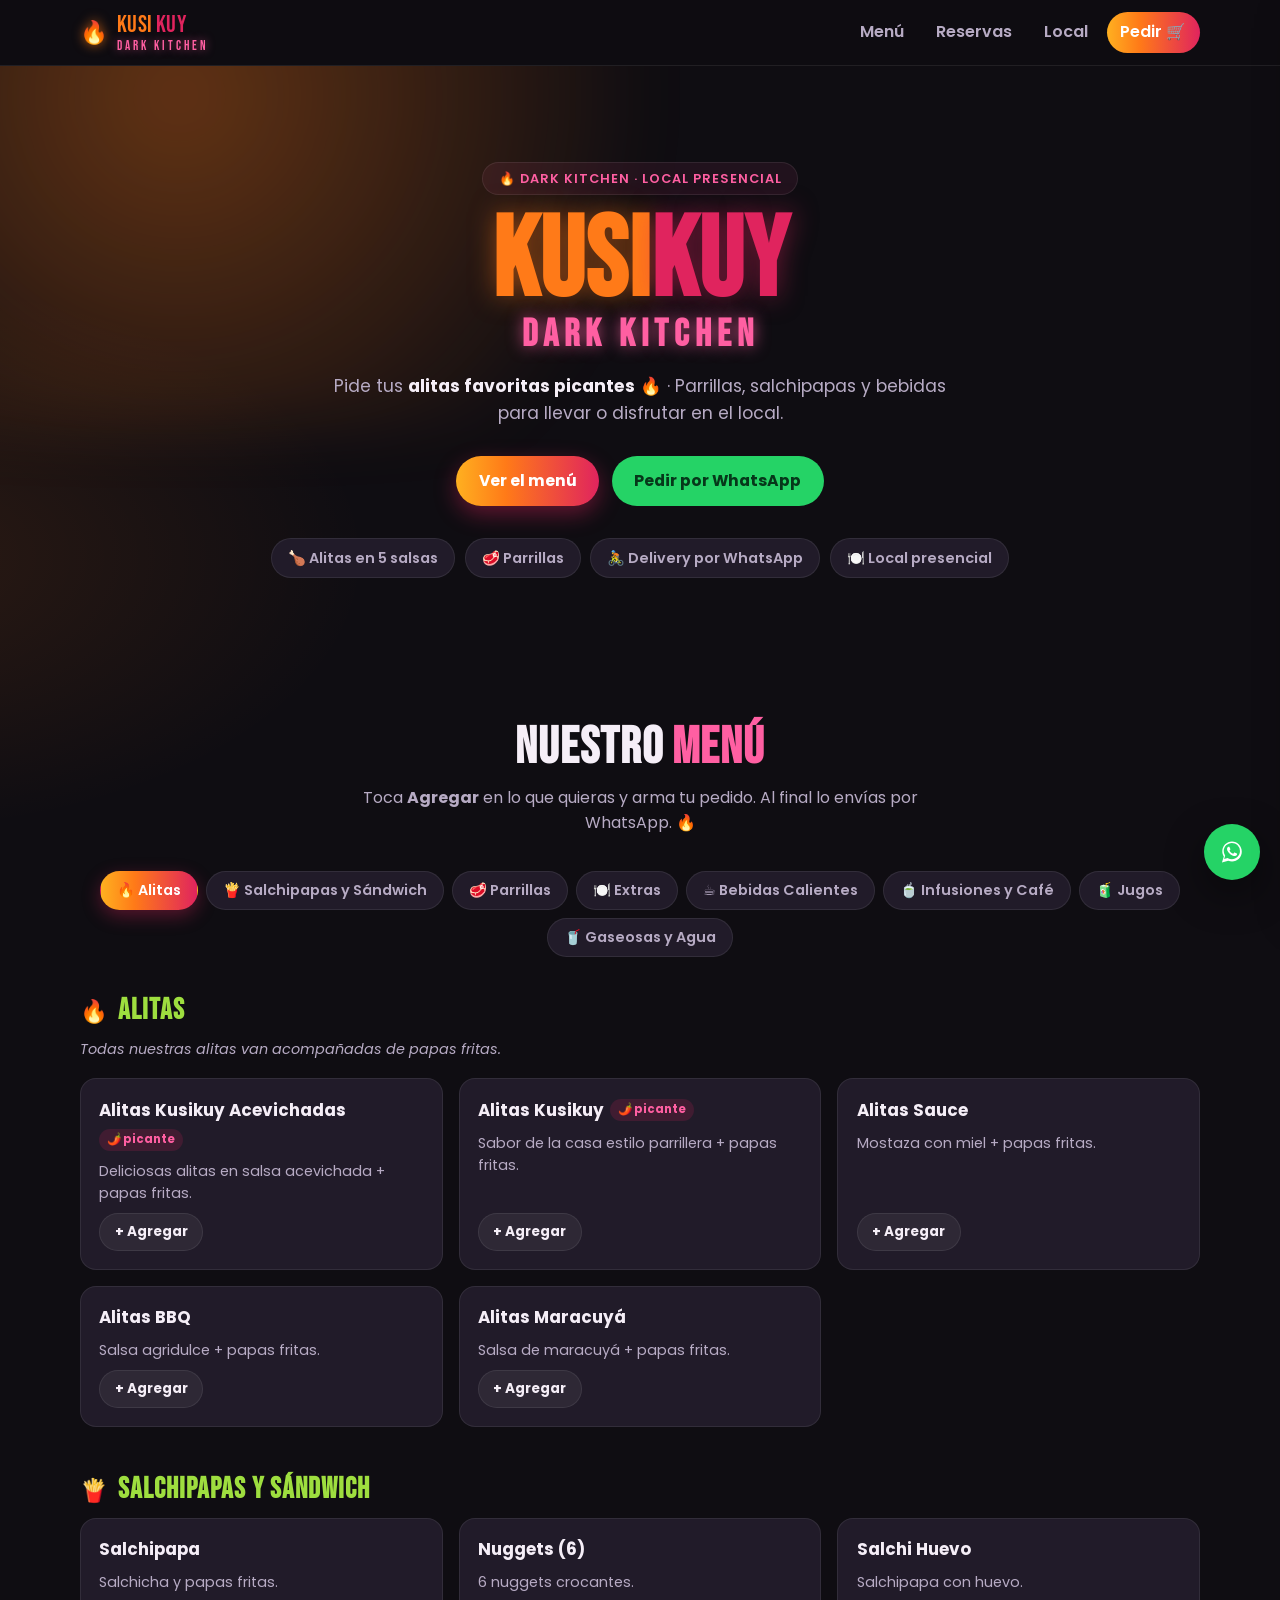
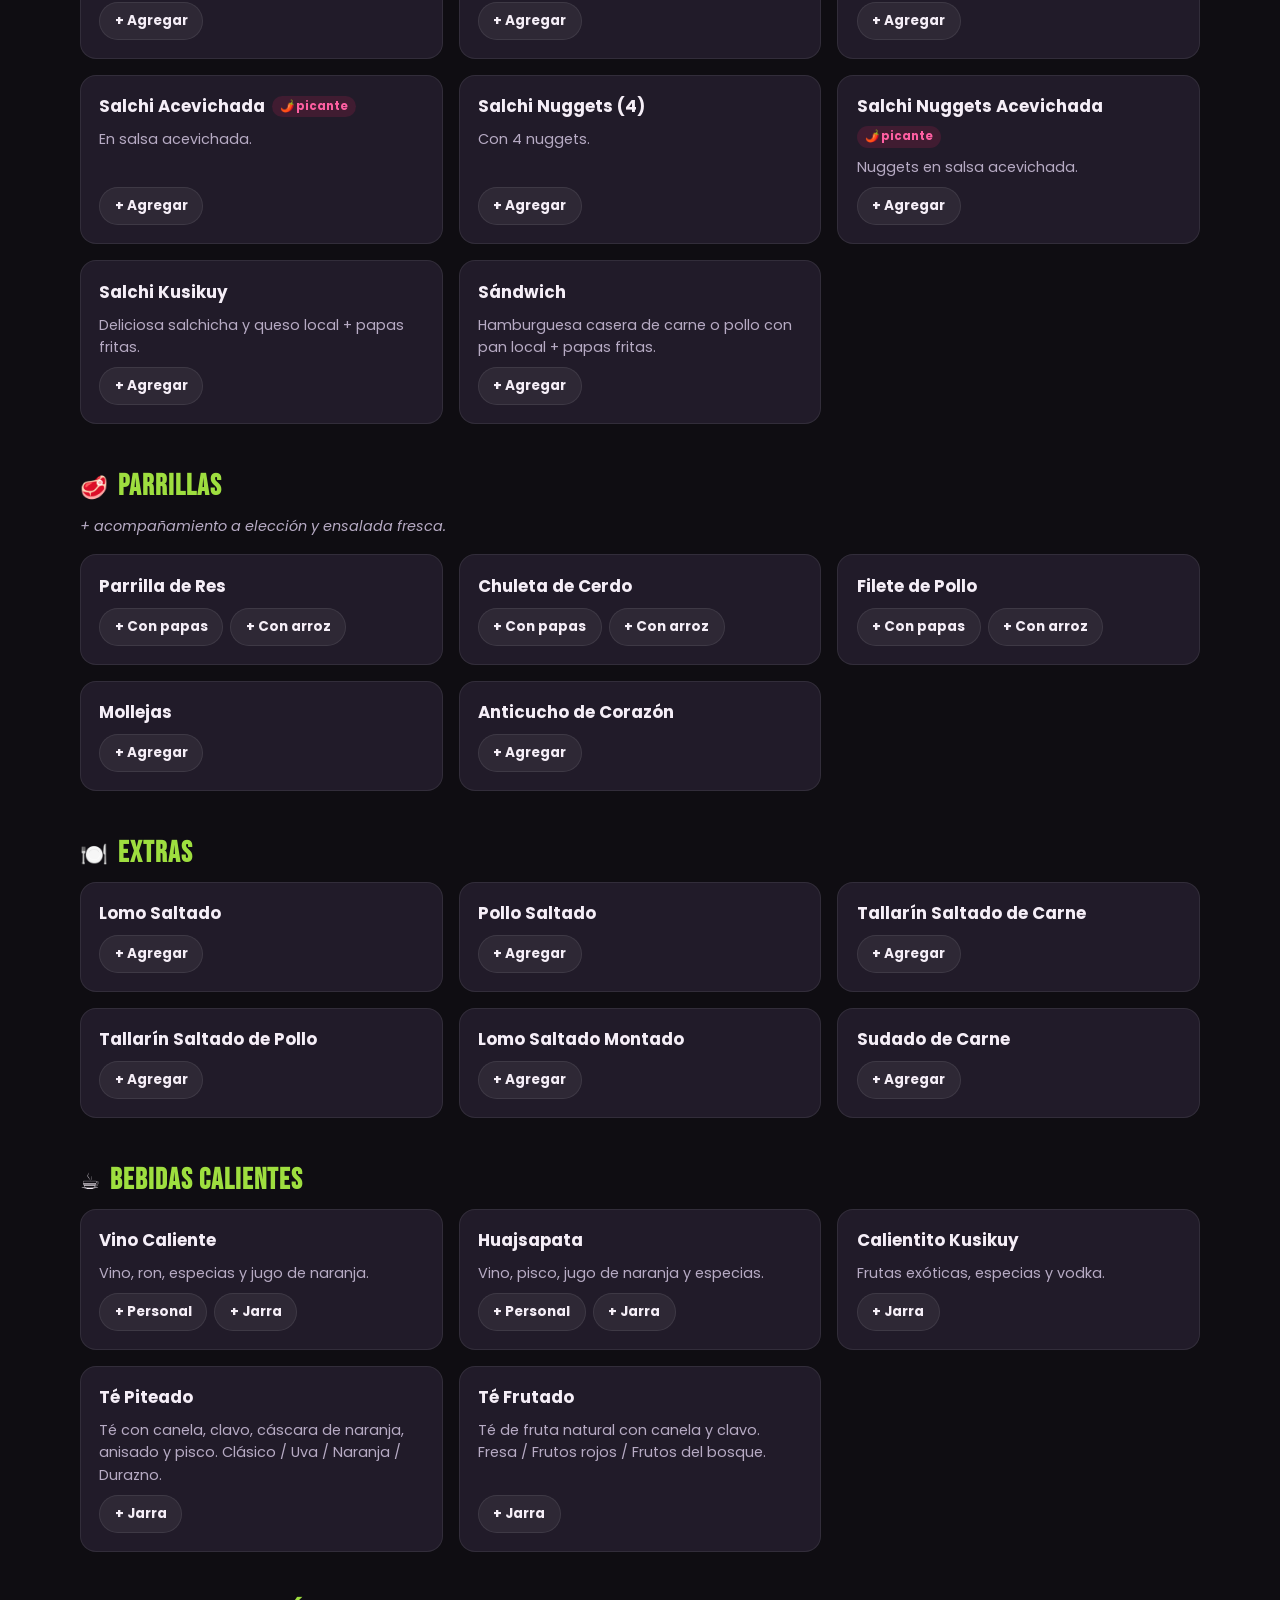
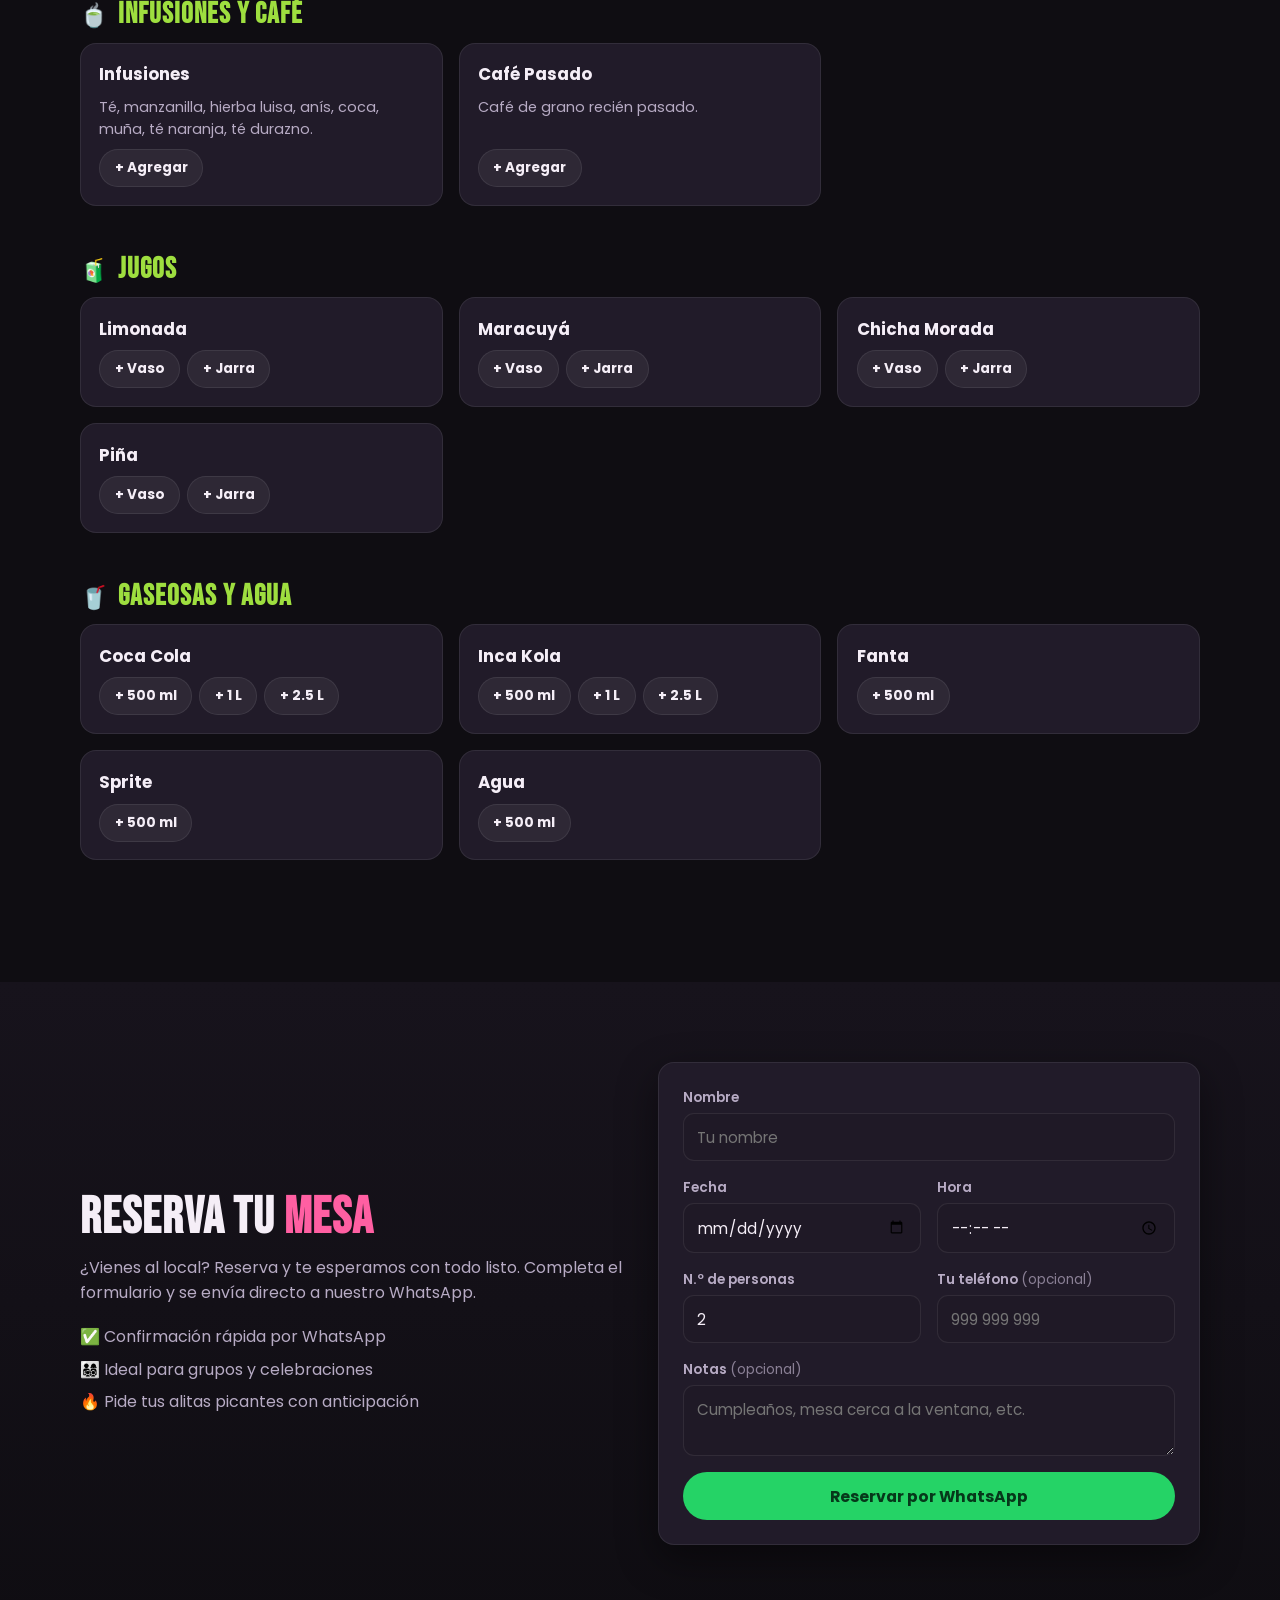
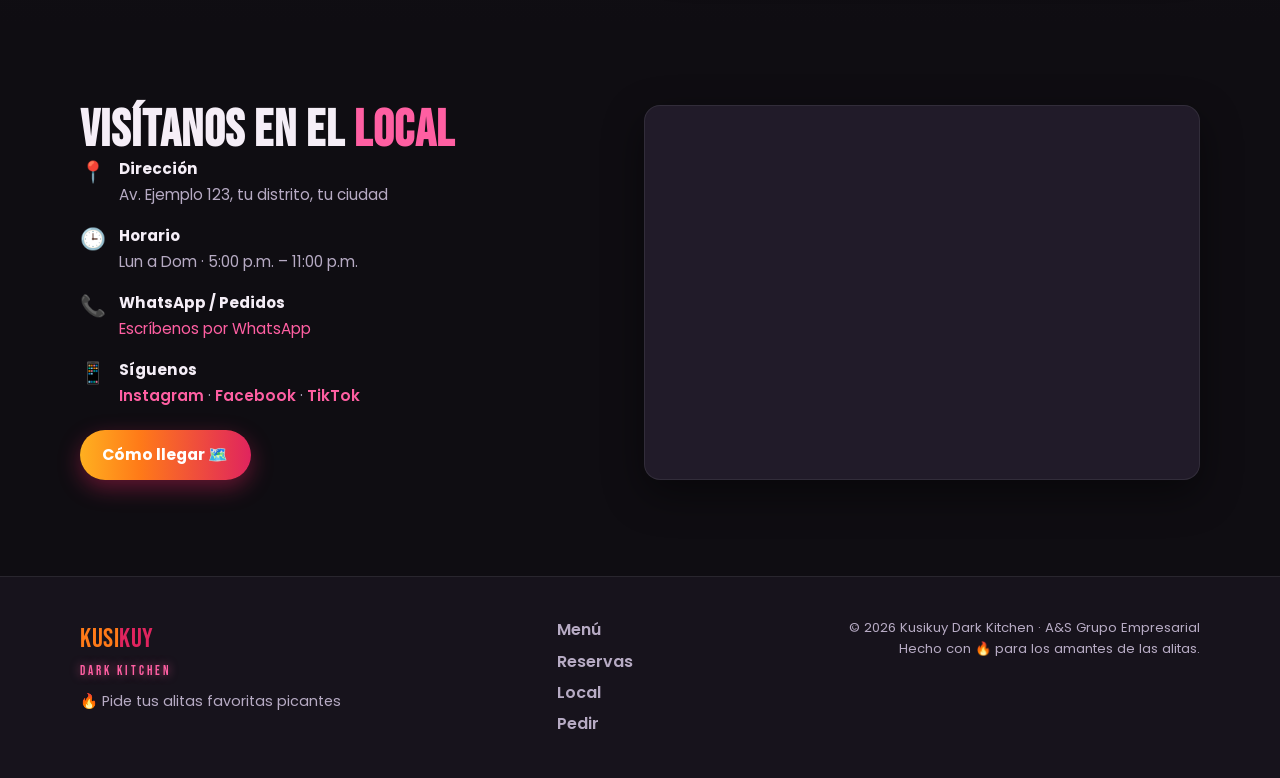
==== commit d9c7daf4: "Crear web de Kusikuy Dark Kitchen (menú, pedidos y reservas por WhatsApp) - Sitio estático (HTML/CSS" ====
--- a/index.html
+++ b/index.html
@@ -1,459 +1,248 @@
-<!doctype html>
+<!DOCTYPE html>
 <html lang="es">
 <head>
-  <meta charset="utf-8">
-  <meta name="viewport" content="width=device-width, initial-scale=1">
-  <title>La Casa de las Sopas · Caldos y sopas caseras en San Miguel, Lima</title>
-  <meta name="description" content="Caldos y sopas caseras peruanas en San Miguel. Caldo de gallina, sopa criolla, chupe de camarones y más, servidos bien calientes. Av. de la Marina 1541.">
+  <meta charset="UTF-8" />
+  <meta name="viewport" content="width=device-width, initial-scale=1.0" />
+  <title>Kusikuy Dark Kitchen — Alitas, Parrillas y Bebidas</title>
+  <meta name="description" content="Kusikuy Dark Kitchen: alitas picantes, salchipapas, parrillas y bebidas. Pide por WhatsApp o visítanos en nuestro local. ¡Pide tus alitas favoritas picantes! 🔥" />
 
   <!-- Open Graph -->
-  <meta property="og:type" content="restaurant">
-  <meta property="og:title" content="La Casa de las Sopas">
-  <meta property="og:description" content="El caldo de siempre, como en casa. San Miguel, Lima.">
-  <meta property="og:locale" content="es_PE">
-
-  <!-- Favicon: cuchara -->
-  <link rel="icon" href="data:image/svg+xml,%3Csvg xmlns='http://www.w3.org/2000/svg' viewBox='0 0 32 32'%3E%3Crect width='32' height='32' rx='7' fill='%23123B57'/%3E%3Cpath d='M6 17c0-.8.5-1.3 1.3-1.3h17.4c.8 0 1.3.5 1.3 1.3 0 5-3.6 8.6-8.3 9.4V28h-3.4v-1.6C9.6 25.6 6 22 6 17Z' fill='%23E8A83A'/%3E%3C/svg%3E">
-
-  <!-- Fuentes: Fraunces (títulos) + Hanken Grotesk (cuerpo) -->
-  <link rel="preconnect" href="https://fonts.googleapis.com">
-  <link rel="preconnect" href="https://fonts.gstatic.com" crossorigin>
-  <link href="https://fonts.googleapis.com/css2?family=Fraunces:ital,opsz,wght@0,9..144,400;0,9..144,500;0,9..144,600;1,9..144,400;1,9..144,500&family=Hanken+Grotesk:wght@400;500;600;700;800&display=swap" rel="stylesheet">
-
-  <link rel="stylesheet" href="styles.css">
+  <meta property="og:title" content="Kusikuy Dark Kitchen" />
+  <meta property="og:description" content="Alitas picantes, parrillas y bebidas. Pide por WhatsApp o visítanos." />
+  <meta property="og:type" content="restaurant" />
+
+  <!-- Fuentes -->
+  <link rel="preconnect" href="https://fonts.googleapis.com" />
+  <link rel="preconnect" href="https://fonts.gstatic.com" crossorigin />
+  <link href="https://fonts.googleapis.com/css2?family=Bebas+Neue&family=Poppins:wght@400;500;600;700;800&display=swap" rel="stylesheet" />
+
+  <link rel="stylesheet" href="css/styles.css" />
+  <link rel="icon" href="data:image/svg+xml,%3Csvg xmlns='http://www.w3.org/2000/svg' viewBox='0 0 100 100'%3E%3Ctext y='.9em' font-size='90'%3E%F0%9F%94%A5%3C/text%3E%3C/svg%3E" />
 </head>
 <body>
-<!--
-  La Casa de las Sopas — sitio web
-  Av. de la Marina 1541, San Miguel 15086, Lima
-
-  CÓMO PERSONALIZAR (lee esto):
-  - Busca la palabra REEMPLAZAR en este archivo: marca lo que debes cambiar
-    por datos reales (telefono, horarios, redes, fotos).
-  - Las fotos son marcadores de color; sustituye cada div.dish-photo por una
-    etiqueta img real cuando la tengas (ver README.md).
--->
-<a class="skip" href="#carta">Saltar al contenido</a>
-
-<main>
-  <!-- ============================ NAV ============================ -->
-  <header class="nav" id="top">
-    <a class="brand" href="#top" aria-label="La Casa de las Sopas, inicio">
-      <span class="brand__mark" aria-hidden="true">
-        <svg viewBox="0 0 40 40" width="34" height="34" fill="none">
-          <path d="M6 20c0-1 .7-1.6 1.7-1.6h24.6c1 0 1.7.6 1.7 1.6 0 6.6-4.7 11.4-11 12.5V35h-6v-2.5C10.7 31.4 6 26.6 6 20Z" fill="currentColor"/>
-          <path d="M15 6c-1.4 1.6-1.4 3.4 0 5M20 4c-1.4 1.6-1.4 3.4 0 5M25 6c-1.4 1.6-1.4 3.4 0 5" stroke="currentColor" stroke-width="1.8" stroke-linecap="round"/>
-        </svg>
-      </span>
-      <span class="brand__text">La Casa<br>de las Sopas</span>
-    </a>
-
-    <button class="nav__toggle" aria-expanded="false" aria-controls="nav-menu" aria-label="Abrir menú">
-      <span></span><span></span><span></span>
-    </button>
-
-    <nav class="nav__menu" id="nav-menu">
-      <a href="#carta">La carta</a>
-      <a href="#sopa-del-dia">Sopa del día</a>
-      <a href="#nosotros">Nosotros</a>
-      <a href="#visitanos">Visítanos</a>
-      <a class="nav__cta" href="#reservar">Reservar</a>
-    </nav>
+
+  <!-- ===== HEADER / NAV ===== -->
+  <header class="site-header" id="top">
+    <div class="container header-inner">
+      <a href="#top" class="brand" aria-label="Kusikuy Dark Kitchen — inicio">
+        <span class="brand-flame">🔥</span>
+        <span class="brand-text">
+          <span class="brand-kusi">Kusi</span><span class="brand-kuy">Kuy</span>
+          <span class="brand-sub">Dark Kitchen</span>
+        </span>
+      </a>
+
+      <nav class="nav" id="nav">
+        <a href="#menu" class="nav-link">Menú</a>
+        <a href="#reservas" class="nav-link">Reservas</a>
+        <a href="#local" class="nav-link">Local</a>
+        <a href="#" class="nav-link nav-pedir" data-open-cart>Pedir 🛒</a>
+      </nav>
+
+      <button class="nav-toggle" id="navToggle" aria-label="Abrir menú de navegación" aria-expanded="false">
+        <span></span><span></span><span></span>
+      </button>
+    </div>
   </header>
 
-  <!-- ============================ HERO ============================ -->
-  <section class="hero enamel" aria-labelledby="hero-title">
-    <div class="hero__inner">
-      <p class="eyebrow eyebrow--light">San Miguel, Lima · Caldos &amp; sopas caseras</p>
-      <h1 class="hero__title" id="hero-title">
-        El caldo de<br><em>siempre</em>, como<br>en casa.
+  <!-- ===== HERO ===== -->
+  <section class="hero">
+    <div class="hero-glow"></div>
+    <div class="container hero-inner">
+      <p class="hero-eyebrow">🔥 Dark Kitchen · Local presencial</p>
+      <h1 class="hero-title">
+        <span class="hero-kusi">Kusi</span><span class="hero-kuy">Kuy</span>
+        <span class="hero-dk">Dark Kitchen</span>
       </h1>
-      <p class="hero__lede">
-        Ollas que hierven desde temprano, presas generosas y esa cuchara que
-        levanta a cualquiera. Cocina peruana de casa, servida bien caliente.
+      <p class="hero-tagline">Pide tus <strong>alitas favoritas picantes</strong> 🔥 · Parrillas, salchipapas y bebidas para llevar o disfrutar en el local.</p>
+      <div class="hero-cta">
+        <a href="#menu" class="btn btn-primary">Ver el menú</a>
+        <a href="#" class="btn btn-whatsapp" data-open-cart>Pedir por WhatsApp</a>
+      </div>
+      <ul class="hero-badges">
+        <li>🍗 Alitas en 5 salsas</li>
+        <li>🥩 Parrillas</li>
+        <li>🚴 Delivery por WhatsApp</li>
+        <li>🍽️ Local presencial</li>
+      </ul>
+    </div>
+  </section>
+
+  <!-- ===== MENÚ ===== -->
+  <section class="section" id="menu">
+    <div class="container">
+      <header class="section-head">
+        <h2 class="section-title">Nuestro <span class="accent">Menú</span></h2>
+        <p class="section-desc">Toca <strong>Agregar</strong> en lo que quieras y arma tu pedido. Al final lo envías por WhatsApp. 🔥</p>
+      </header>
+
+      <!-- Filtros de categoría -->
+      <div class="menu-tabs" id="menuTabs" role="tablist" aria-label="Categorías del menú"></div>
+
+      <!-- Contenido del menú (render por JS) -->
+      <div id="menuRoot" class="menu-root"></div>
+    </div>
+  </section>
+
+  <!-- ===== RESERVAS ===== -->
+  <section class="section section-alt" id="reservas">
+    <div class="container reservas-grid">
+      <div class="reservas-copy">
+        <h2 class="section-title">Reserva tu <span class="accent">mesa</span></h2>
+        <p class="section-desc">¿Vienes al local? Reserva y te esperamos con todo listo. Completa el formulario y se envía directo a nuestro WhatsApp.</p>
+        <ul class="reservas-points">
+          <li>✅ Confirmación rápida por WhatsApp</li>
+          <li>👨‍👩‍👧‍👦 Ideal para grupos y celebraciones</li>
+          <li>🔥 Pide tus alitas picantes con anticipación</li>
+        </ul>
+      </div>
+
+      <form class="reserva-form card" id="reservaForm" novalidate>
+        <div class="field">
+          <label for="rName">Nombre</label>
+          <input type="text" id="rName" name="nombre" placeholder="Tu nombre" required />
+        </div>
+        <div class="field-row">
+          <div class="field">
+            <label for="rDate">Fecha</label>
+            <input type="date" id="rDate" name="fecha" required />
+          </div>
+          <div class="field">
+            <label for="rTime">Hora</label>
+            <input type="time" id="rTime" name="hora" required />
+          </div>
+        </div>
+        <div class="field-row">
+          <div class="field">
+            <label for="rPeople">N.º de personas</label>
+            <input type="number" id="rPeople" name="personas" min="1" max="30" value="2" required />
+          </div>
+          <div class="field">
+            <label for="rPhone">Tu teléfono <span class="opt">(opcional)</span></label>
+            <input type="tel" id="rPhone" name="telefono" placeholder="999 999 999" />
+          </div>
+        </div>
+        <div class="field">
+          <label for="rNotes">Notas <span class="opt">(opcional)</span></label>
+          <textarea id="rNotes" name="notas" rows="2" placeholder="Cumpleaños, mesa cerca a la ventana, etc."></textarea>
+        </div>
+        <p class="form-error" id="reservaError" hidden></p>
+        <button type="submit" class="btn btn-whatsapp btn-block">Reservar por WhatsApp</button>
+      </form>
+    </div>
+  </section>
+
+  <!-- ===== LOCAL PRESENCIAL ===== -->
+  <section class="section" id="local">
+    <div class="container local-grid">
+      <div class="local-info">
+        <h2 class="section-title">Visítanos en el <span class="accent">local</span></h2>
+        <ul class="local-list">
+          <li>
+            <span class="local-ico">📍</span>
+            <div>
+              <strong>Dirección</strong>
+              <p><!-- EDITAR: dirección exacta -->Av. Ejemplo 123, tu distrito, tu ciudad</p>
+            </div>
+          </li>
+          <li>
+            <span class="local-ico">🕒</span>
+            <div>
+              <strong>Horario</strong>
+              <p><!-- EDITAR: horarios -->Lun a Dom · 5:00 p.m. – 11:00 p.m.</p>
+            </div>
+          </li>
+          <li>
+            <span class="local-ico">📞</span>
+            <div>
+              <strong>WhatsApp / Pedidos</strong>
+              <p><a id="localWhatsapp" href="#">Escríbenos por WhatsApp</a></p>
+            </div>
+          </li>
+          <li>
+            <span class="local-ico">📱</span>
+            <div>
+              <strong>Síguenos</strong>
+              <p class="local-social">
+                <!-- EDITAR: enlaces de redes -->
+                <a href="#" target="_blank" rel="noopener">Instagram</a> ·
+                <a href="#" target="_blank" rel="noopener">Facebook</a> ·
+                <a href="#" target="_blank" rel="noopener">TikTok</a>
+              </p>
+            </div>
+          </li>
+        </ul>
+        <a id="comoLlegar" class="btn btn-primary" href="https://maps.app.goo.gl/ksJ84mwEpHF5Vq9p9" target="_blank" rel="noopener">Cómo llegar 🗺️</a>
+      </div>
+
+      <div class="local-map card">
+        <!-- Mapa incrustado. Reemplaza el src del iframe por el "embed" real de tu local
+             (Google Maps → Compartir → Insertar un mapa). El botón "Cómo llegar" usa tu enlace real. -->
+        <iframe
+          title="Ubicación de Kusikuy Dark Kitchen"
+          src="https://www.google.com/maps?q=Lima%2C%20Peru&output=embed"
+          width="100%" height="100%" style="border:0;" allowfullscreen="" loading="lazy"
+          referrerpolicy="no-referrer-when-downgrade"></iframe>
+      </div>
+    </div>
+  </section>
+
+  <!-- ===== FOOTER ===== -->
+  <footer class="site-footer">
+    <div class="container footer-inner">
+      <div class="footer-brand">
+        <span class="brand-kusi">Kusi</span><span class="brand-kuy">Kuy</span>
+        <span class="brand-sub">Dark Kitchen</span>
+        <p class="footer-note">🔥 Pide tus alitas favoritas picantes</p>
+      </div>
+      <nav class="footer-links">
+        <a href="#menu">Menú</a>
+        <a href="#reservas">Reservas</a>
+        <a href="#local">Local</a>
+        <a href="#" data-open-cart>Pedir</a>
+      </nav>
+      <p class="footer-legal">
+        © <span id="year"></span> Kusikuy Dark Kitchen · A&amp;S Grupo Empresarial<br />
+        Hecho con 🔥 para los amantes de las alitas.
       </p>
-      <div class="hero__actions">
-        <a class="btn btn--gold" href="#carta">Ver la carta</a>
-        <a class="btn btn--ghost" href="#reservar">Reservar mesa</a>
-      </div>
-
-      <p class="hero__today">
-        <span class="dot" aria-hidden="true"></span>
-        Hoy en la olla: <strong data-today-dish>Caldo de gallina</strong>
-      </p>
-    </div>
-
-    <!-- Firma: plato de barro con vapor -->
-    <div class="hero__bowl" aria-hidden="true">
-      <div class="steam">
-        <span></span><span></span><span></span><span></span>
-      </div>
-      <div class="bowl">
-        <div class="bowl__broth"></div>
-        <div class="bowl__rim"></div>
-      </div>
-    </div>
-  </section>
-
-  <!-- ============================ TIRA / VALORES ============================ -->
-  <div class="marquee" aria-hidden="true">
-    <div class="marquee__track">
-      <span>Caldo de gallina</span><span class="sep">•</span>
-      <span>Sopa criolla</span><span class="sep">•</span>
-      <span>Chupe de camarones</span><span class="sep">•</span>
-      <span>Parihuela</span><span class="sep">•</span>
-      <span>Sancochado</span><span class="sep">•</span>
-      <span>Aguadito</span><span class="sep">•</span>
-      <span>Menestrón</span><span class="sep">•</span>
-      <span>Shámbar</span><span class="sep">•</span>
-      <span>Caldo de gallina</span><span class="sep">•</span>
-      <span>Sopa criolla</span><span class="sep">•</span>
-      <span>Chupe de camarones</span><span class="sep">•</span>
-      <span>Parihuela</span><span class="sep">•</span>
-      <span>Sancochado</span><span class="sep">•</span>
-      <span>Aguadito</span><span class="sep">•</span>
-      <span>Menestrón</span><span class="sep">•</span>
-      <span>Shámbar</span><span class="sep">•</span>
-    </div>
-  </div>
-
-  <section class="values">
-    <ul class="values__grid">
-      <li class="reveal">
-        <h3>Caldo de verdad</h3>
-        <p>Fondos que se cocinan por horas, sin cubos ni atajos. Se nota en la primera cucharada.</p>
-      </li>
-      <li class="reveal">
-        <h3>Porciones de casa</h3>
-        <p>Presas que se ven y platos que llenan. Aquí nadie se levanta con hambre.</p>
-      </li>
-      <li class="reveal">
-        <h3>Receta de siempre</h3>
-        <p>Las mismas ollas y las mismas manos desde el primer día en la Marina.</p>
-      </li>
-      <li class="reveal">
-        <h3>Mercado del día</h3>
-        <p>Verduras, presas y culantro comprados fresco cada mañana en el barrio.</p>
-      </li>
-    </ul>
-  </section>
-
-  <!-- ============================ CARTA ============================ -->
-  <section class="carta" id="carta" aria-labelledby="carta-title">
-    <div class="carta__head">
-      <p class="eyebrow">Servido bien caliente</p>
-      <h2 class="section-title" id="carta-title">La carta</h2>
-      <p class="section-lede">Precios en soles. Todos los caldos vienen con su cancha y ají de la casa.</p>
-    </div>
-
-    <div class="carta__cols">
-      <div class="carta__group">
-        <h3 class="carta__cat">Caldos &amp; sopas <span>la especialidad</span></h3>
-
-        <ul class="menu">
-          <li class="menu__item">
-            <div class="menu__row">
-              <span class="menu__name">Caldo de gallina</span>
-              <span class="menu__leader" aria-hidden="true"></span>
-              <span class="menu__price">S/ 18</span>
-            </div>
-            <p class="menu__desc">Presa de gallina, fideos, huevo, papa amarilla y culantro.</p>
-          </li>
-          <li class="menu__item">
-            <div class="menu__row">
-              <span class="menu__name">Sopa criolla</span>
-              <span class="menu__leader" aria-hidden="true"></span>
-              <span class="menu__price">S/ 16</span>
-            </div>
-            <p class="menu__desc">Carne, fideos cabello de ángel, leche, ají panca y huevo.</p>
-          </li>
-          <li class="menu__item">
-            <div class="menu__row">
-              <span class="menu__name">Aguadito de pollo</span>
-              <span class="menu__leader" aria-hidden="true"></span>
-              <span class="menu__price">S/ 15</span>
-            </div>
-            <p class="menu__desc">Pollo, arroz verde, culantro y arvejas. El clásico levanta muertos.</p>
-          </li>
-          <li class="menu__item">
-            <div class="menu__row">
-              <span class="menu__name">Sopa a la minuta</span>
-              <span class="menu__leader" aria-hidden="true"></span>
-              <span class="menu__price">S/ 14</span>
-            </div>
-            <p class="menu__desc">Carne molida, leche, fideos y tomate. Lista en un minuto.</p>
-          </li>
-          <li class="menu__item">
-            <div class="menu__row">
-              <span class="menu__name">Menestrón</span>
-              <span class="menu__leader" aria-hidden="true"></span>
-              <span class="menu__price">S/ 16</span>
-            </div>
-            <p class="menu__desc">Verduras, fideos, albahaca fresca y queso.</p>
-          </li>
-          <li class="menu__item">
-            <div class="menu__row">
-              <span class="menu__name">Dieta de pollo</span>
-              <span class="menu__leader" aria-hidden="true"></span>
-              <span class="menu__price">S/ 14</span>
-            </div>
-            <p class="menu__desc">Pechuga, fideos, zanahoria y apio. Suave y reconfortante.</p>
-          </li>
-        </ul>
-      </div>
-
-      <div class="carta__group">
-        <h3 class="carta__cat">De olla grande <span>para compartir</span></h3>
-
-        <ul class="menu">
-          <li class="menu__item">
-            <div class="menu__row">
-              <span class="menu__name">Chupe de camarones</span>
-              <span class="menu__leader" aria-hidden="true"></span>
-              <span class="menu__price">S/ 32</span>
-            </div>
-            <p class="menu__desc">Camarones, huevo, queso, leche y papa. El engreído de la casa.</p>
-          </li>
-          <li class="menu__item">
-            <div class="menu__row">
-              <span class="menu__name">Parihuela</span>
-              <span class="menu__leader" aria-hidden="true"></span>
-              <span class="menu__price">S/ 34</span>
-            </div>
-            <p class="menu__desc">Mariscos, pescado y caldo concentrado con ají panca.</p>
-          </li>
-          <li class="menu__item">
-            <div class="menu__row">
-              <span class="menu__name">Sancochado</span>
-              <span class="menu__leader" aria-hidden="true"></span>
-              <span class="menu__price">S/ 22</span>
-            </div>
-            <p class="menu__desc">Carne, yuca, choclo, camote y col. Un almuerzo entero en un plato.</p>
-          </li>
-          <li class="menu__item">
-            <div class="menu__row">
-              <span class="menu__name">Shámbar</span>
-              <span class="menu__leader" aria-hidden="true"></span>
-              <span class="menu__price">S/ 20</span>
-            </div>
-            <p class="menu__desc">Trigo, menestras, jamón y cerdo. <em>Solo los lunes.</em></p>
-          </li>
-        </ul>
-
-        <h3 class="carta__cat carta__cat--tight">Para acompañar &amp; postres</h3>
-        <ul class="menu menu--compact">
-          <li class="menu__item">
-            <div class="menu__row">
-              <span class="menu__name">Seco de res con frejoles</span>
-              <span class="menu__leader" aria-hidden="true"></span>
-              <span class="menu__price">S/ 22</span>
-            </div>
-          </li>
-          <li class="menu__item">
-            <div class="menu__row">
-              <span class="menu__name">Chicha morada · jarra</span>
-              <span class="menu__leader" aria-hidden="true"></span>
-              <span class="menu__price">S/ 12</span>
-            </div>
-          </li>
-          <li class="menu__item">
-            <div class="menu__row">
-              <span class="menu__name">Emoliente</span>
-              <span class="menu__leader" aria-hidden="true"></span>
-              <span class="menu__price">S/ 6</span>
-            </div>
-          </li>
-          <li class="menu__item">
-            <div class="menu__row">
-              <span class="menu__name">Arroz con leche &amp; mazamorra</span>
-              <span class="menu__leader" aria-hidden="true"></span>
-              <span class="menu__price">S/ 9</span>
-            </div>
-          </li>
-        </ul>
-      </div>
-    </div>
-  </section>
-
-  <!-- ============================ SOPA DEL DÍA ============================ -->
-  <section class="today enamel" id="sopa-del-dia" aria-labelledby="today-title">
-    <div class="today__head">
-      <p class="eyebrow eyebrow--light">Cada día, su olla</p>
-      <h2 class="section-title section-title--light" id="today-title">La sopa de cada día</h2>
-      <p class="section-lede section-lede--light">Un caldo distinto para cada día de la semana. El de hoy va marcado.</p>
-    </div>
-
-    <ol class="week" role="list">
-      <li class="week__day" data-day="1"><span class="week__d">Lun</span><span class="week__s">Shámbar</span></li>
-      <li class="week__day" data-day="2"><span class="week__d">Mar</span><span class="week__s">Sopa criolla</span></li>
-      <li class="week__day" data-day="3"><span class="week__d">Mié</span><span class="week__s">Sancochado</span></li>
-      <li class="week__day" data-day="4"><span class="week__d">Jue</span><span class="week__s">Menestrón</span></li>
-      <li class="week__day" data-day="5"><span class="week__d">Vie</span><span class="week__s">Chupe de camarones</span></li>
-      <li class="week__day" data-day="6"><span class="week__d">Sáb</span><span class="week__s">Caldo de gallina</span></li>
-      <li class="week__day" data-day="0"><span class="week__d">Dom</span><span class="week__s">Aguadito de pollo</span></li>
-    </ol>
-  </section>
-
-  <!-- ============================ NOSOTROS ============================ -->
-  <section class="about" id="nosotros" aria-labelledby="about-title">
-    <div class="about__text reveal">
-      <p class="eyebrow">Desde la Marina</p>
-      <h2 class="section-title" id="about-title">Una olla que no se apaga</h2>
-      <p>
-        La Casa de las Sopas nació con una idea simple: que en San Miguel
-        nunca falte un buen caldo. Empezamos con dos ollas de peltre y la
-        receta de la abuela, y hasta hoy seguimos con las mismas manos
-        cuidando el fondo desde antes de que salga el sol.
-      </p>
-      <p>
-        No hay secreto ni truco: tiempo, presa buena y culantro fresco. Ven,
-        siéntate y déjate llevar por el vapor.
-      </p>
-      <a class="btn btn--dark" href="#reservar">Aparta tu mesa</a>
-    </div>
-
-    <div class="about__gallery" aria-label="Fotos del restaurante">
-      <!-- REEMPLAZAR cada marcador por una <img src="assets/foto.jpg" alt="..."> -->
-      <div class="dish-photo dish-photo--a" role="img" aria-label="Caldo de gallina humeante">
-        <span>Caldo de gallina</span>
-      </div>
-      <div class="dish-photo dish-photo--b" role="img" aria-label="Olla de peltre en la cocina">
-        <span>La cocina</span>
-      </div>
-      <div class="dish-photo dish-photo--c" role="img" aria-label="Chupe de camarones servido">
-        <span>Chupe de camarones</span>
-      </div>
-    </div>
-  </section>
-
-  <!-- ============================ VISÍTANOS ============================ -->
-  <section class="visit" id="visitanos" aria-labelledby="visit-title">
-    <div class="visit__info reveal">
-      <p class="eyebrow">Visítanos</p>
-      <h2 class="section-title" id="visit-title">Te esperamos con la olla lista</h2>
-
-      <dl class="facts">
-        <div class="facts__row">
-          <dt>Dirección</dt>
-          <dd>Av. de la Marina 1541<br>San Miguel 15086, Lima</dd>
-        </div>
-        <div class="facts__row">
-          <dt>Horario</dt>
-          <!-- REEMPLAZAR: confirma tus horarios reales -->
-          <dd>Lunes a domingo<br>8:00 a. m. – 5:00 p. m.</dd>
-        </div>
-        <div class="facts__row">
-          <dt>Reservas</dt>
-          <!-- REEMPLAZAR: pon tu teléfono / WhatsApp real -->
-          <dd><a href="tel:+5100000000">(01) 000-0000</a><br><a href="#reservar">Reserva en línea</a></dd>
-        </div>
-      </dl>
-
-      <a class="btn btn--dark" target="_blank" rel="noopener"
-         href="https://www.google.com/maps/search/?api=1&query=Av.+de+la+Marina+1541+San+Miguel+15086+Lima">
-        Cómo llegar
-      </a>
-    </div>
-
-    <div class="visit__map reveal">
-      <!-- El mapa se carga en el navegador del visitante -->
-      <iframe
-        title="Ubicación de La Casa de las Sopas en el mapa"
-        src="https://www.google.com/maps?q=Av.+de+la+Marina+1541,+San+Miguel+15086,+Lima&output=embed"
-        loading="lazy" referrerpolicy="no-referrer-when-downgrade"></iframe>
-    </div>
-  </section>
-
-  <!-- ============================ RESERVAR ============================ -->
-  <section class="reserve enamel" id="reservar" aria-labelledby="reserve-title">
-    <div class="reserve__inner">
-      <div class="reserve__intro">
-        <p class="eyebrow eyebrow--light">Reservar</p>
-        <h2 class="section-title section-title--light" id="reserve-title">Aparta tu mesa</h2>
-        <p class="section-lede section-lede--light">
-          Cuéntanos cuándo vienes y para cuántos. Te confirmamos por teléfono
-          o WhatsApp.
-        </p>
-      </div>
-
-      <form class="rform" novalidate>
-        <div class="rform__field">
-          <label for="r-name">Nombre</label>
-          <input id="r-name" name="name" type="text" autocomplete="name" required placeholder="Tu nombre">
-          <small class="rform__error" data-error-for="r-name"></small>
-        </div>
-
-        <div class="rform__field">
-          <label for="r-phone">Teléfono</label>
-          <input id="r-phone" name="phone" type="tel" autocomplete="tel" required placeholder="9xx xxx xxx">
-          <small class="rform__error" data-error-for="r-phone"></small>
-        </div>
-
-        <div class="rform__field">
-          <label for="r-date">Fecha</label>
-          <input id="r-date" name="date" type="date" required>
-          <small class="rform__error" data-error-for="r-date"></small>
-        </div>
-
-        <div class="rform__field">
-          <label for="r-time">Hora</label>
-          <input id="r-time" name="time" type="time" required value="13:00">
-          <small class="rform__error" data-error-for="r-time"></small>
-        </div>
-
-        <div class="rform__field">
-          <label for="r-guests">Personas</label>
-          <select id="r-guests" name="guests" required>
-            <option value="1">1 persona</option>
-            <option value="2" selected>2 personas</option>
-            <option value="3">3 personas</option>
-            <option value="4">4 personas</option>
-            <option value="5">5 personas</option>
-            <option value="6">6 personas</option>
-            <option value="7+">7 o más</option>
-          </select>
-        </div>
-
-        <div class="rform__field rform__field--wide">
-          <label for="r-notes">Notas <span>(opcional)</span></label>
-          <input id="r-notes" name="notes" type="text" placeholder="Trona para bebé, cumpleaños, mesa cerca de la ventana…">
-        </div>
-
-        <div class="rform__actions">
-          <button class="btn btn--gold" type="submit">Enviar solicitud</button>
-          <p class="rform__note" role="status" aria-live="polite" data-form-status></p>
-        </div>
-      </form>
-    </div>
-  </section>
-
-  <!-- ============================ FOOTER ============================ -->
-  <footer class="foot">
-    <div class="foot__brand">
-      <span class="brand__text brand__text--foot">La Casa de las Sopas</span>
-      <p>Caldos y sopas caseras en el corazón de San Miguel.</p>
-    </div>
-    <div class="foot__col">
-      <h4>Dónde</h4>
-      <p>Av. de la Marina 1541<br>San Miguel 15086, Lima</p>
-    </div>
-    <div class="foot__col">
-      <h4>Horario</h4>
-      <p>Lun – Dom<br>8:00 a. m. – 5:00 p. m.</p>
-    </div>
-    <div class="foot__col">
-      <h4>Síguenos</h4>
-      <!-- REEMPLAZAR: enlaces reales de redes -->
-      <p>
-        <a href="#" aria-label="Facebook">Facebook</a><br>
-        <a href="#" aria-label="Instagram">Instagram</a><br>
-        <a href="#" aria-label="WhatsApp">WhatsApp</a>
-      </p>
-    </div>
-    <p class="foot__legal">© <span data-year>2026</span> La Casa de las Sopas · Hecho con caldo en San Miguel.</p>
+    </div>
   </footer>
-</main>
-
-<script src="script.js" defer></script>
+
+  <!-- ===== BOTÓN FLOTANTE WHATSAPP ===== -->
+  <a class="fab-whatsapp" id="fabWhatsapp" href="#" aria-label="Escribir por WhatsApp">
+    <svg viewBox="0 0 32 32" width="28" height="28" aria-hidden="true"><path fill="currentColor" d="M16.04 4C9.9 4 4.9 9 4.9 15.14c0 2.16.63 4.17 1.72 5.87L4.5 28l7.16-2.06a11.1 11.1 0 0 0 4.38.9h.01c6.14 0 11.14-5 11.14-11.14C27.18 9 22.18 4 16.04 4zm0 20.4h-.01a9.2 9.2 0 0 1-4.68-1.28l-.34-.2-3.98 1.14 1.16-3.88-.22-.36a9.26 9.26 0 0 1-1.42-4.9c0-5.1 4.16-9.25 9.28-9.25 2.48 0 4.8.97 6.55 2.72a9.2 9.2 0 0 1 2.72 6.55c0 5.11-4.16 9.26-9.28 9.26zm5.09-6.93c-.28-.14-1.65-.81-1.9-.9-.26-.1-.44-.14-.63.14-.19.28-.72.9-.89 1.09-.16.19-.33.21-.61.07-.28-.14-1.18-.44-2.25-1.39-.83-.74-1.39-1.65-1.55-1.93-.16-.28-.02-.43.12-.57.13-.13.28-.33.42-.5.14-.16.19-.28.28-.47.09-.19.05-.35-.02-.5-.07-.14-.63-1.51-.86-2.07-.23-.55-.46-.47-.63-.48l-.54-.01c-.19 0-.5.07-.76.35-.26.28-1 .97-1 2.37 0 1.39 1.02 2.74 1.16 2.93.14.19 2.01 3.06 4.87 4.29.68.29 1.21.47 1.62.6.68.22 1.3.19 1.79.11.55-.08 1.65-.67 1.89-1.32.23-.65.23-1.2.16-1.32-.07-.12-.26-.19-.54-.33z"/></svg>
+  </a>
+
+  <!-- ===== PANEL / CARRITO ===== -->
+  <div class="cart-overlay" id="cartOverlay" hidden></div>
+  <aside class="cart-panel" id="cartPanel" aria-label="Tu pedido" aria-hidden="true">
+    <header class="cart-head">
+      <h3>Tu pedido 🛒</h3>
+      <button class="cart-close" id="cartClose" aria-label="Cerrar">✕</button>
+    </header>
+    <div class="cart-body" id="cartBody">
+      <p class="cart-empty" id="cartEmpty">Tu pedido está vacío. Agrega algo del menú 🔥</p>
+      <ul class="cart-items" id="cartItems"></ul>
+    </div>
+    <footer class="cart-foot">
+      <div class="cart-total" id="cartTotal" hidden>
+        <span>Total</span>
+        <strong id="cartTotalValue">S/ 0.00</strong>
+      </div>
+      <p class="cart-hint" id="cartHint">Confirmamos el total contigo por WhatsApp.</p>
+      <button class="btn btn-whatsapp btn-block" id="cartSend" disabled>Enviar pedido por WhatsApp</button>
+    </footer>
+  </aside>
+
+  <!-- Botón flotante del carrito con contador -->
+  <button class="fab-cart" id="fabCart" data-open-cart aria-label="Ver tu pedido">
+    🛒 <span class="fab-cart-count" id="cartCount">0</span>
+  </button>
+
+  <!-- Toast -->
+  <div class="toast" id="toast" role="status" aria-live="polite"></div>
+
+  <script src="js/menu-data.js"></script>
+  <script src="js/app.js"></script>
 </body>
 </html>
--- a/css/styles.css
+++ b/css/styles.css
@@ -0,0 +1,327 @@
+/* ============================================================
+   Kusikuy Dark Kitchen — Estilos
+   Tema oscuro con acentos neón/fuego (naranja→rojo, rosa, lima)
+   ============================================================ */
+
+:root {
+  --bg:        #0f0d12;
+  --bg-2:      #17131c;
+  --bg-3:      #1f1926;
+  --surface:   #211b29;
+  --surface-2: #2a2233;
+  --line:      rgba(255,255,255,.08);
+  --text:      #f5eef7;
+  --muted:     #b7abc4;
+
+  --orange:    #ff7a18;
+  --red:       #e0245e;
+  --pink:      #ff5fa2;
+  --lime:      #9ede3f;
+  --amber:     #ffb020;
+
+  --fire: linear-gradient(90deg, #ffb020 0%, #ff7a18 35%, #e0245e 100%);
+
+  --radius: 16px;
+  --radius-sm: 11px;
+  --shadow: 0 14px 40px rgba(0,0,0,.45);
+  --shadow-glow: 0 0 30px rgba(224,36,94,.35);
+
+  --font-display: 'Bebas Neue', 'Poppins', sans-serif;
+  --font: 'Poppins', system-ui, -apple-system, Segoe UI, Roboto, sans-serif;
+
+  --header-h: 66px;
+}
+
+* { box-sizing: border-box; }
+
+/* El atributo [hidden] siempre gana, aunque el elemento tenga display: flex/grid */
+[hidden] { display: none !important; }
+
+html { scroll-behavior: smooth; scroll-padding-top: calc(var(--header-h) + 10px); }
+
+body {
+  margin: 0;
+  font-family: var(--font);
+  color: var(--text);
+  background:
+    radial-gradient(1100px 600px at 85% -10%, rgba(224,36,94,.16), transparent 60%),
+    radial-gradient(900px 500px at -10% 10%, rgba(255,122,24,.12), transparent 55%),
+    var(--bg);
+  line-height: 1.55;
+  -webkit-font-smoothing: antialiased;
+  overflow-x: hidden;
+}
+
+a { color: inherit; text-decoration: none; }
+img { max-width: 100%; display: block; }
+
+.container { width: min(1120px, 92vw); margin-inline: auto; }
+
+.accent { color: var(--pink); }
+
+/* ---------- Botones ---------- */
+.btn {
+  display: inline-flex; align-items: center; justify-content: center; gap: .5rem;
+  padding: .8rem 1.4rem;
+  border-radius: 999px;
+  font-weight: 700;
+  font-size: .98rem;
+  border: none; cursor: pointer;
+  transition: transform .15s ease, box-shadow .2s ease, filter .2s ease;
+  font-family: var(--font);
+}
+.btn:active { transform: translateY(1px) scale(.99); }
+.btn-primary {
+  background: var(--fire); color: #fff;
+  box-shadow: 0 8px 22px rgba(224,36,94,.4);
+}
+.btn-primary:hover { filter: brightness(1.07); box-shadow: 0 10px 30px rgba(224,36,94,.55); }
+.btn-whatsapp { background: #25d366; color: #06381a; }
+.btn-whatsapp:hover { filter: brightness(1.06); box-shadow: 0 10px 26px rgba(37,211,102,.4); }
+.btn-block { width: 100%; }
+.btn:disabled { opacity: .5; cursor: not-allowed; filter: grayscale(.3); }
+
+/* ---------- Header ---------- */
+.site-header {
+  position: sticky; top: 0; z-index: 50;
+  height: var(--header-h);
+  background: rgba(15,13,18,.82);
+  backdrop-filter: blur(12px);
+  border-bottom: 1px solid var(--line);
+}
+.header-inner { height: 100%; display: flex; align-items: center; justify-content: space-between; gap: 1rem; }
+
+.brand { display: flex; align-items: center; gap: .55rem; }
+.brand-flame { font-size: 1.4rem; filter: drop-shadow(0 0 6px rgba(255,122,24,.7)); }
+.brand-text { line-height: 1; display: flex; align-items: baseline; flex-wrap: wrap; gap: .18rem; }
+.brand-kusi { font-family: var(--font-display); font-size: 1.5rem; letter-spacing: .5px; color: var(--orange); }
+.brand-kuy  { font-family: var(--font-display); font-size: 1.5rem; letter-spacing: .5px; color: var(--red); }
+.brand-sub  { font-family: var(--font-display); font-size: .8rem; letter-spacing: 3px; color: var(--pink);
+  text-shadow: 0 0 10px rgba(255,95,162,.6); width: 100%; }
+
+.nav { display: flex; align-items: center; gap: .3rem; }
+.nav-link {
+  padding: .5rem .85rem; border-radius: 999px; font-weight: 600; color: var(--muted);
+  transition: color .15s, background .15s;
+}
+.nav-link:hover { color: var(--text); background: rgba(255,255,255,.06); }
+.nav-pedir { color: #fff; background: var(--fire); }
+.nav-pedir:hover { color: #fff; filter: brightness(1.08); }
+
+.nav-toggle { display: none; background: none; border: 0; cursor: pointer; width: 40px; height: 40px; padding: 8px; }
+.nav-toggle span { display: block; height: 2.5px; background: var(--text); border-radius: 3px; margin: 4px 0; transition: .25s; }
+.nav-toggle[aria-expanded="true"] span:nth-child(1) { transform: translateY(6.5px) rotate(45deg); }
+.nav-toggle[aria-expanded="true"] span:nth-child(2) { opacity: 0; }
+.nav-toggle[aria-expanded="true"] span:nth-child(3) { transform: translateY(-6.5px) rotate(-45deg); }
+
+/* ---------- Hero ---------- */
+.hero { position: relative; padding: clamp(3rem, 8vw, 6rem) 0 clamp(2.5rem, 6vw, 4rem); overflow: hidden; }
+.hero-glow {
+  position: absolute; inset: -20% 30% auto -10%; height: 480px;
+  background: radial-gradient(circle at 30% 30%, rgba(255,122,24,.35), transparent 60%);
+  filter: blur(30px); pointer-events: none; z-index: 0;
+}
+.hero-inner { position: relative; z-index: 1; text-align: center; }
+.hero-eyebrow {
+  display: inline-block; margin: 0 0 1rem; padding: .35rem .95rem;
+  border: 1px solid var(--line); border-radius: 999px; color: var(--pink);
+  font-weight: 600; font-size: .8rem; letter-spacing: 1px; text-transform: uppercase;
+  background: rgba(255,95,162,.08);
+}
+.hero-title { margin: 0; line-height: .92; font-family: var(--font-display); letter-spacing: 1px; }
+.hero-kusi { font-size: clamp(3.4rem, 12vw, 7rem); color: var(--orange); text-shadow: 0 0 26px rgba(255,122,24,.5); }
+.hero-kuy  { font-size: clamp(3.4rem, 12vw, 7rem); color: var(--red); text-shadow: 0 0 26px rgba(224,36,94,.5); }
+.hero-dk {
+  display: block; font-size: clamp(1.3rem, 4.5vw, 2.4rem); letter-spacing: 6px; color: var(--pink);
+  text-shadow: 0 0 16px rgba(255,95,162,.7); margin-top: .2rem;
+}
+.hero-tagline { max-width: 640px; margin: 1.3rem auto 0; color: var(--muted); font-size: 1.08rem; }
+.hero-tagline strong { color: var(--text); }
+.hero-cta { display: flex; gap: .8rem; justify-content: center; flex-wrap: wrap; margin-top: 1.8rem; }
+.hero-badges {
+  list-style: none; margin: 2rem 0 0; padding: 0;
+  display: flex; gap: .6rem; flex-wrap: wrap; justify-content: center;
+}
+.hero-badges li {
+  background: var(--surface); border: 1px solid var(--line); border-radius: 999px;
+  padding: .5rem 1rem; font-size: .9rem; font-weight: 600; color: var(--muted);
+}
+
+/* ---------- Secciones ---------- */
+.section { padding: clamp(3rem, 7vw, 5rem) 0; }
+.section-alt { background: linear-gradient(180deg, var(--bg-2), var(--bg)); }
+.section-head { text-align: center; margin-bottom: 2.2rem; }
+.section-title {
+  font-family: var(--font-display); font-size: clamp(2rem, 6vw, 3.2rem);
+  letter-spacing: 1px; margin: 0; line-height: 1;
+}
+.section-desc { color: var(--muted); max-width: 560px; margin: .8rem auto 0; }
+
+/* ---------- Tabs de menú ---------- */
+.menu-tabs { display: flex; flex-wrap: wrap; gap: .5rem; justify-content: center; margin-bottom: 2rem; }
+.menu-tab {
+  border: 1px solid var(--line); background: var(--surface); color: var(--muted);
+  padding: .5rem 1rem; border-radius: 999px; font-weight: 600; cursor: pointer; font-size: .9rem;
+  transition: .15s; font-family: var(--font);
+}
+.menu-tab:hover { color: var(--text); border-color: rgba(255,255,255,.2); }
+.menu-tab.is-active { color: #fff; background: var(--fire); border-color: transparent; box-shadow: 0 6px 18px rgba(224,36,94,.35); }
+
+/* ---------- Menú ---------- */
+.menu-cat { margin-bottom: 2.6rem; scroll-margin-top: calc(var(--header-h) + 60px); }
+.menu-cat-head { display: flex; align-items: center; gap: .6rem; margin-bottom: .3rem; }
+.menu-cat-head h3 { font-family: var(--font-display); font-size: 1.8rem; letter-spacing: 1px; margin: 0; color: var(--lime); }
+.menu-cat-ico { font-size: 1.4rem; }
+.menu-cat-note { color: var(--muted); font-size: .9rem; margin: 0 0 1.1rem; font-style: italic; }
+
+.menu-grid { display: grid; grid-template-columns: repeat(auto-fill, minmax(280px, 1fr)); gap: 1rem; }
+
+.dish {
+  background: var(--surface); border: 1px solid var(--line); border-radius: var(--radius);
+  padding: 1.1rem 1.15rem; display: flex; flex-direction: column; gap: .55rem;
+  transition: transform .18s ease, border-color .18s ease, box-shadow .18s ease;
+}
+.dish:hover { transform: translateY(-3px); border-color: rgba(255,122,24,.4); box-shadow: var(--shadow); }
+.dish-top { display: flex; justify-content: space-between; align-items: flex-start; gap: .6rem; }
+.dish-name { font-weight: 700; font-size: 1.05rem; margin: 0; display: flex; align-items: center; gap: .4rem; flex-wrap: wrap; }
+.dish-spicy { font-size: .72rem; background: rgba(224,36,94,.16); color: var(--pink); padding: .12rem .5rem; border-radius: 999px; font-weight: 700; }
+.dish-price { font-family: var(--font-display); font-size: 1.35rem; color: var(--amber); white-space: nowrap; letter-spacing: .5px; }
+.dish-desc { color: var(--muted); font-size: .9rem; margin: 0; }
+
+.dish-actions { margin-top: auto; display: flex; flex-wrap: wrap; gap: .45rem; }
+.dish-add {
+  border: none; cursor: pointer; font-weight: 700; font-family: var(--font);
+  padding: .5rem .9rem; border-radius: 999px; font-size: .85rem;
+  background: rgba(255,255,255,.06); color: var(--text); border: 1px solid var(--line);
+  transition: .15s; display: inline-flex; align-items: center; gap: .35rem;
+}
+.dish-add:hover { background: var(--fire); color: #fff; border-color: transparent; }
+.dish-add .v-price { opacity: .8; font-size: .78rem; }
+
+/* ---------- Reservas ---------- */
+.reservas-grid { display: grid; grid-template-columns: 1fr 1fr; gap: 2.2rem; align-items: center; }
+.reservas-points { list-style: none; padding: 0; margin: 1.2rem 0 0; display: grid; gap: .5rem; color: var(--muted); }
+.card { background: var(--surface); border: 1px solid var(--line); border-radius: var(--radius); box-shadow: var(--shadow); }
+.reserva-form { padding: 1.5rem; display: grid; gap: 1rem; }
+.field { display: grid; gap: .35rem; }
+.field-row { display: grid; grid-template-columns: 1fr 1fr; gap: 1rem; }
+.field label { font-size: .85rem; font-weight: 600; color: var(--muted); }
+.field .opt { font-weight: 400; opacity: .7; }
+.field input, .field textarea {
+  width: 100%; padding: .7rem .85rem; border-radius: var(--radius-sm);
+  background: var(--bg-3); border: 1px solid var(--line); color: var(--text);
+  font-family: var(--font); font-size: .95rem;
+}
+.field input:focus, .field textarea:focus { outline: none; border-color: var(--pink); box-shadow: 0 0 0 3px rgba(255,95,162,.2); }
+.field textarea { resize: vertical; }
+.form-error { color: #ff8a8a; font-size: .88rem; margin: 0; }
+
+/* ---------- Local ---------- */
+.local-grid { display: grid; grid-template-columns: 1fr 1.05fr; gap: 2.2rem; align-items: stretch; }
+.local-list { list-style: none; padding: 0; margin: 0 0 1.4rem; display: grid; gap: 1.1rem; }
+.local-list li { display: flex; gap: .8rem; }
+.local-ico { font-size: 1.3rem; line-height: 1.4; }
+.local-list strong { display: block; font-size: .95rem; }
+.local-list p { margin: .15rem 0 0; color: var(--muted); font-size: .95rem; }
+.local-list a { color: var(--pink); }
+.local-social a { font-weight: 600; }
+.local-map { overflow: hidden; min-height: 340px; }
+.local-map iframe { width: 100%; height: 100%; min-height: 340px; display: block; filter: grayscale(.15) contrast(1.05); }
+
+/* ---------- Footer ---------- */
+.site-footer { border-top: 1px solid var(--line); background: var(--bg-2); padding: 2.6rem 0; margin-top: 1rem; }
+.footer-inner { display: flex; flex-wrap: wrap; gap: 1.4rem; justify-content: space-between; align-items: flex-start; }
+.footer-brand .brand-kusi, .footer-brand .brand-kuy { font-size: 1.7rem; }
+.footer-brand .brand-sub { display: block; margin-top: .1rem; }
+.footer-note { color: var(--muted); margin: .5rem 0 0; font-size: .9rem; }
+.footer-links { display: flex; flex-direction: column; gap: .4rem; }
+.footer-links a { color: var(--muted); font-weight: 600; }
+.footer-links a:hover { color: var(--text); }
+.footer-legal { color: var(--muted); font-size: .82rem; margin: 0; text-align: right; }
+
+/* ---------- FAB ---------- */
+.fab-whatsapp, .fab-cart {
+  position: fixed; z-index: 60; bottom: 20px; border: none; cursor: pointer;
+  box-shadow: var(--shadow); transition: transform .18s ease, box-shadow .18s ease;
+}
+.fab-whatsapp {
+  right: 20px; width: 56px; height: 56px; border-radius: 50%;
+  background: #25d366; color: #fff; display: grid; place-items: center;
+}
+.fab-whatsapp:hover { transform: scale(1.08); }
+.fab-cart {
+  left: 20px; padding: .75rem 1.1rem; border-radius: 999px; font-size: 1.1rem; font-weight: 700;
+  background: var(--fire); color: #fff; display: inline-flex; align-items: center; gap: .5rem;
+}
+.fab-cart:hover { transform: scale(1.05); }
+.fab-cart-count {
+  background: #fff; color: var(--red); border-radius: 999px; min-width: 22px; height: 22px;
+  display: inline-grid; place-items: center; font-size: .8rem; font-weight: 800; padding: 0 .35rem;
+}
+.fab-cart.is-empty { display: none; }
+
+/* ---------- Carrito ---------- */
+.cart-overlay { position: fixed; inset: 0; z-index: 70; background: rgba(0,0,0,.55); backdrop-filter: blur(2px); }
+.cart-panel {
+  position: fixed; z-index: 80; top: 0; right: 0; height: 100dvh; width: min(400px, 92vw);
+  background: var(--bg-2); border-left: 1px solid var(--line); box-shadow: var(--shadow);
+  transform: translateX(105%); transition: transform .28s cubic-bezier(.4,0,.2,1);
+  display: flex; flex-direction: column;
+}
+.cart-panel.is-open { transform: translateX(0); }
+.cart-head { display: flex; align-items: center; justify-content: space-between; padding: 1.1rem 1.3rem; border-bottom: 1px solid var(--line); }
+.cart-head h3 { margin: 0; font-family: var(--font-display); font-size: 1.5rem; letter-spacing: 1px; }
+.cart-close { background: none; border: 0; color: var(--muted); font-size: 1.2rem; cursor: pointer; }
+.cart-close:hover { color: var(--text); }
+.cart-body { flex: 1; overflow-y: auto; padding: 1rem 1.3rem; }
+.cart-empty { color: var(--muted); text-align: center; margin-top: 2rem; }
+.cart-items { list-style: none; margin: 0; padding: 0; display: grid; gap: .8rem; }
+.cart-item { display: flex; gap: .7rem; align-items: center; background: var(--surface); border: 1px solid var(--line); border-radius: var(--radius-sm); padding: .7rem .8rem; }
+.cart-item-info { flex: 1; min-width: 0; }
+.cart-item-name { font-weight: 600; font-size: .92rem; }
+.cart-item-price { color: var(--amber); font-size: .82rem; font-family: var(--font-display); letter-spacing: .5px; }
+.cart-qty { display: flex; align-items: center; gap: .5rem; }
+.cart-qty button {
+  width: 26px; height: 26px; border-radius: 8px; border: 1px solid var(--line);
+  background: var(--bg-3); color: var(--text); font-weight: 800; cursor: pointer; font-size: 1rem; line-height: 1;
+}
+.cart-qty button:hover { border-color: var(--pink); }
+.cart-qty span { min-width: 18px; text-align: center; font-weight: 700; }
+.cart-foot { padding: 1rem 1.3rem 1.3rem; border-top: 1px solid var(--line); }
+.cart-total { display: flex; justify-content: space-between; align-items: baseline; margin-bottom: .5rem; }
+.cart-total strong { font-family: var(--font-display); font-size: 1.6rem; color: var(--amber); letter-spacing: .5px; }
+.cart-hint { color: var(--muted); font-size: .82rem; margin: 0 0 .8rem; text-align: center; }
+
+/* ---------- Toast ---------- */
+.toast {
+  position: fixed; bottom: 90px; left: 50%; transform: translateX(-50%) translateY(20px);
+  background: var(--surface-2); color: var(--text); border: 1px solid var(--line);
+  padding: .7rem 1.2rem; border-radius: 999px; font-weight: 600; font-size: .9rem;
+  box-shadow: var(--shadow); opacity: 0; pointer-events: none; transition: .28s; z-index: 90;
+}
+.toast.is-show { opacity: 1; transform: translateX(-50%) translateY(0); }
+
+/* ---------- Responsive ---------- */
+@media (max-width: 860px) {
+  .reservas-grid, .local-grid { grid-template-columns: 1fr; }
+  .local-map { min-height: 280px; }
+}
+
+@media (max-width: 680px) {
+  .nav {
+    position: fixed; inset: var(--header-h) 0 auto 0;
+    flex-direction: column; align-items: stretch; gap: 0;
+    background: rgba(15,13,18,.98); backdrop-filter: blur(12px);
+    border-bottom: 1px solid var(--line); padding: .5rem;
+    transform: translateY(-130%); transition: transform .28s ease; pointer-events: none;
+  }
+  .nav.is-open { transform: translateY(0); pointer-events: auto; }
+  .nav-link { padding: .85rem 1rem; border-radius: 12px; text-align: center; }
+  .nav-toggle { display: block; }
+  .footer-inner { flex-direction: column; }
+  .footer-legal { text-align: left; }
+}
+
+@media (prefers-reduced-motion: reduce) {
+  * { scroll-behavior: auto; transition: none !important; }
+}
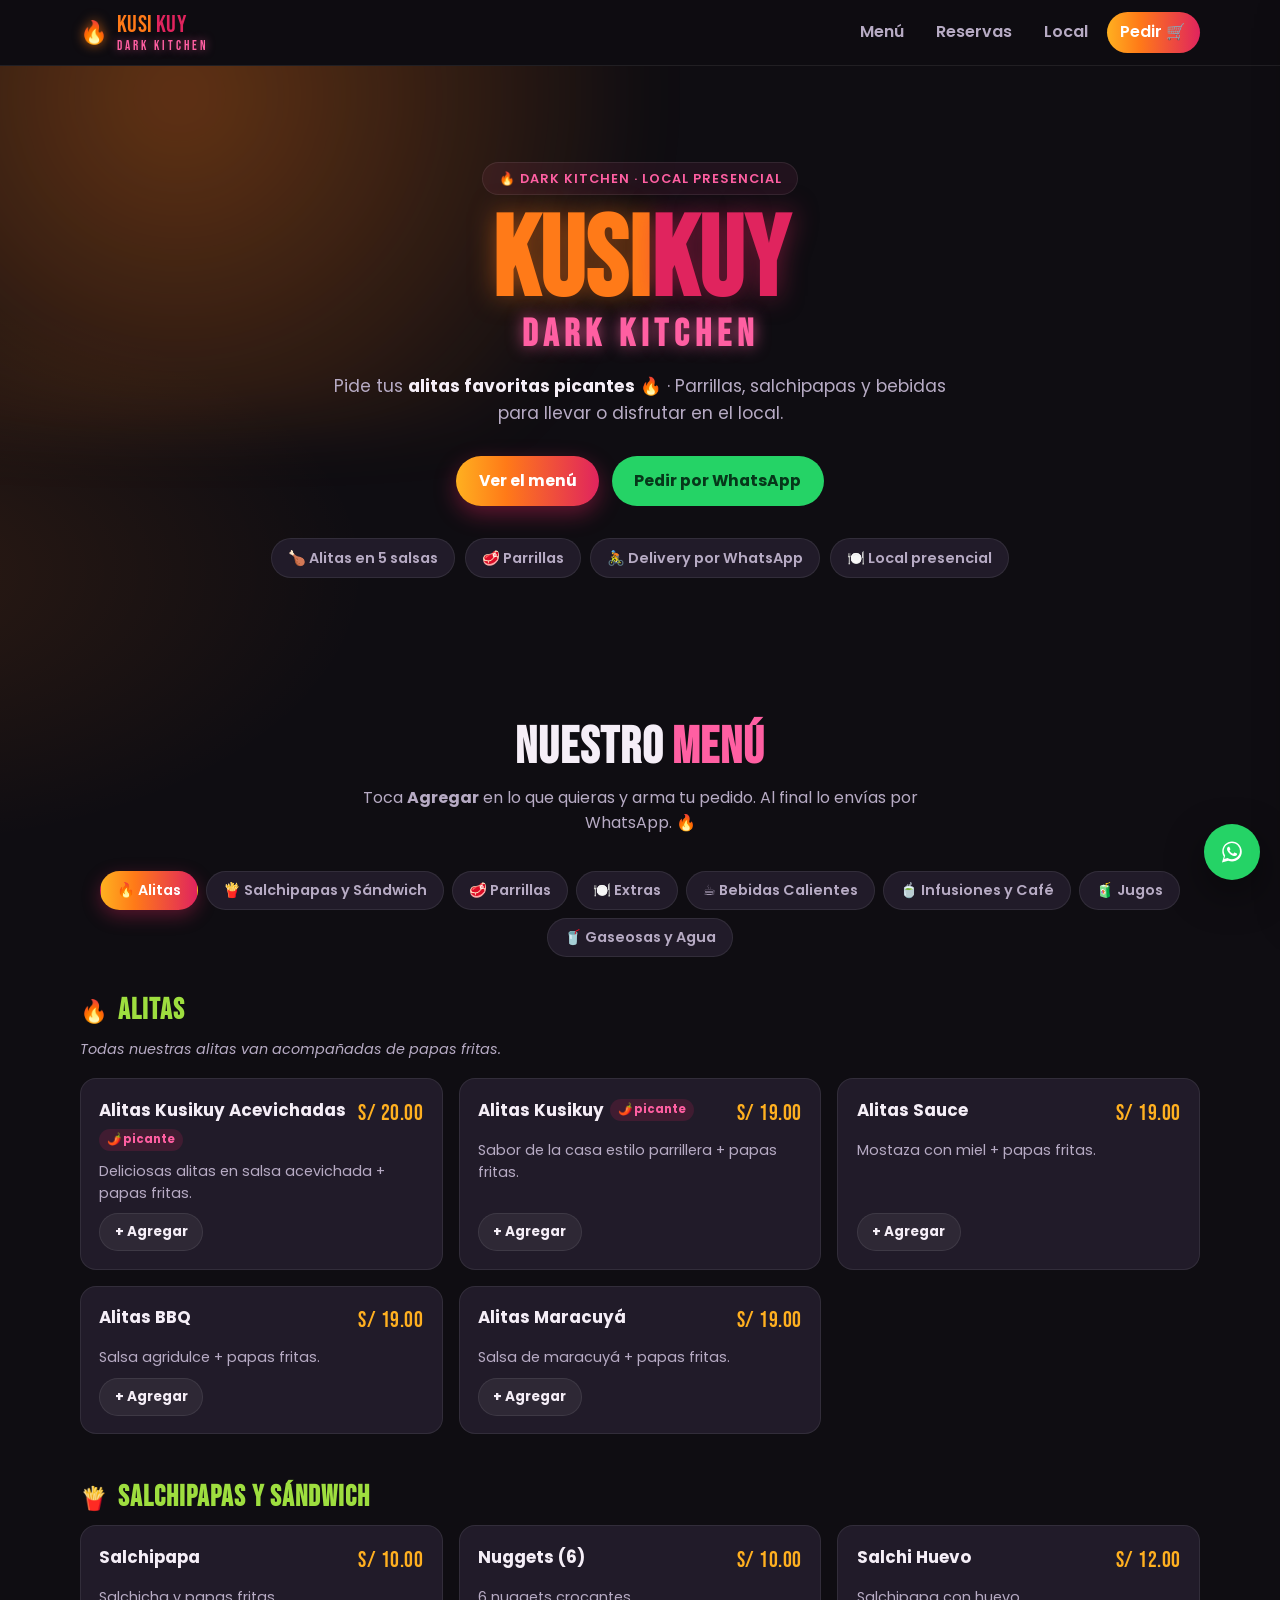
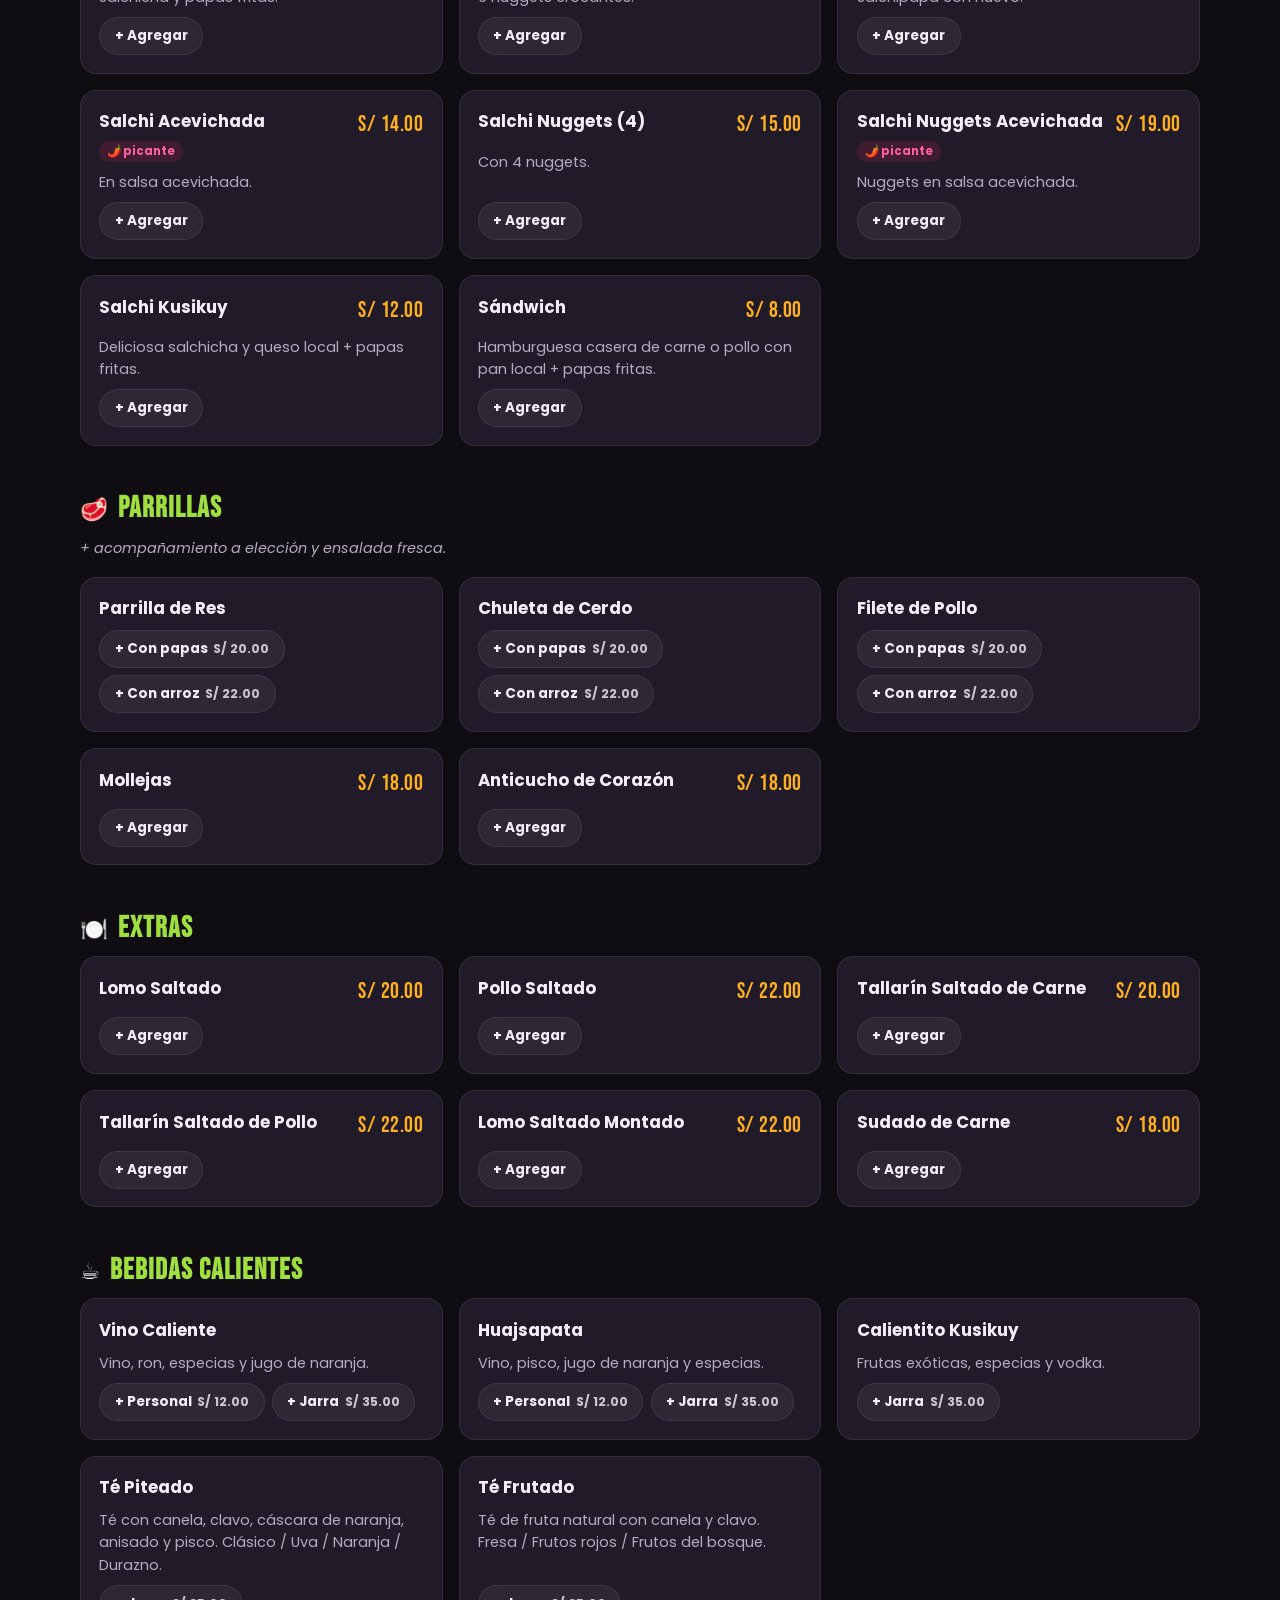
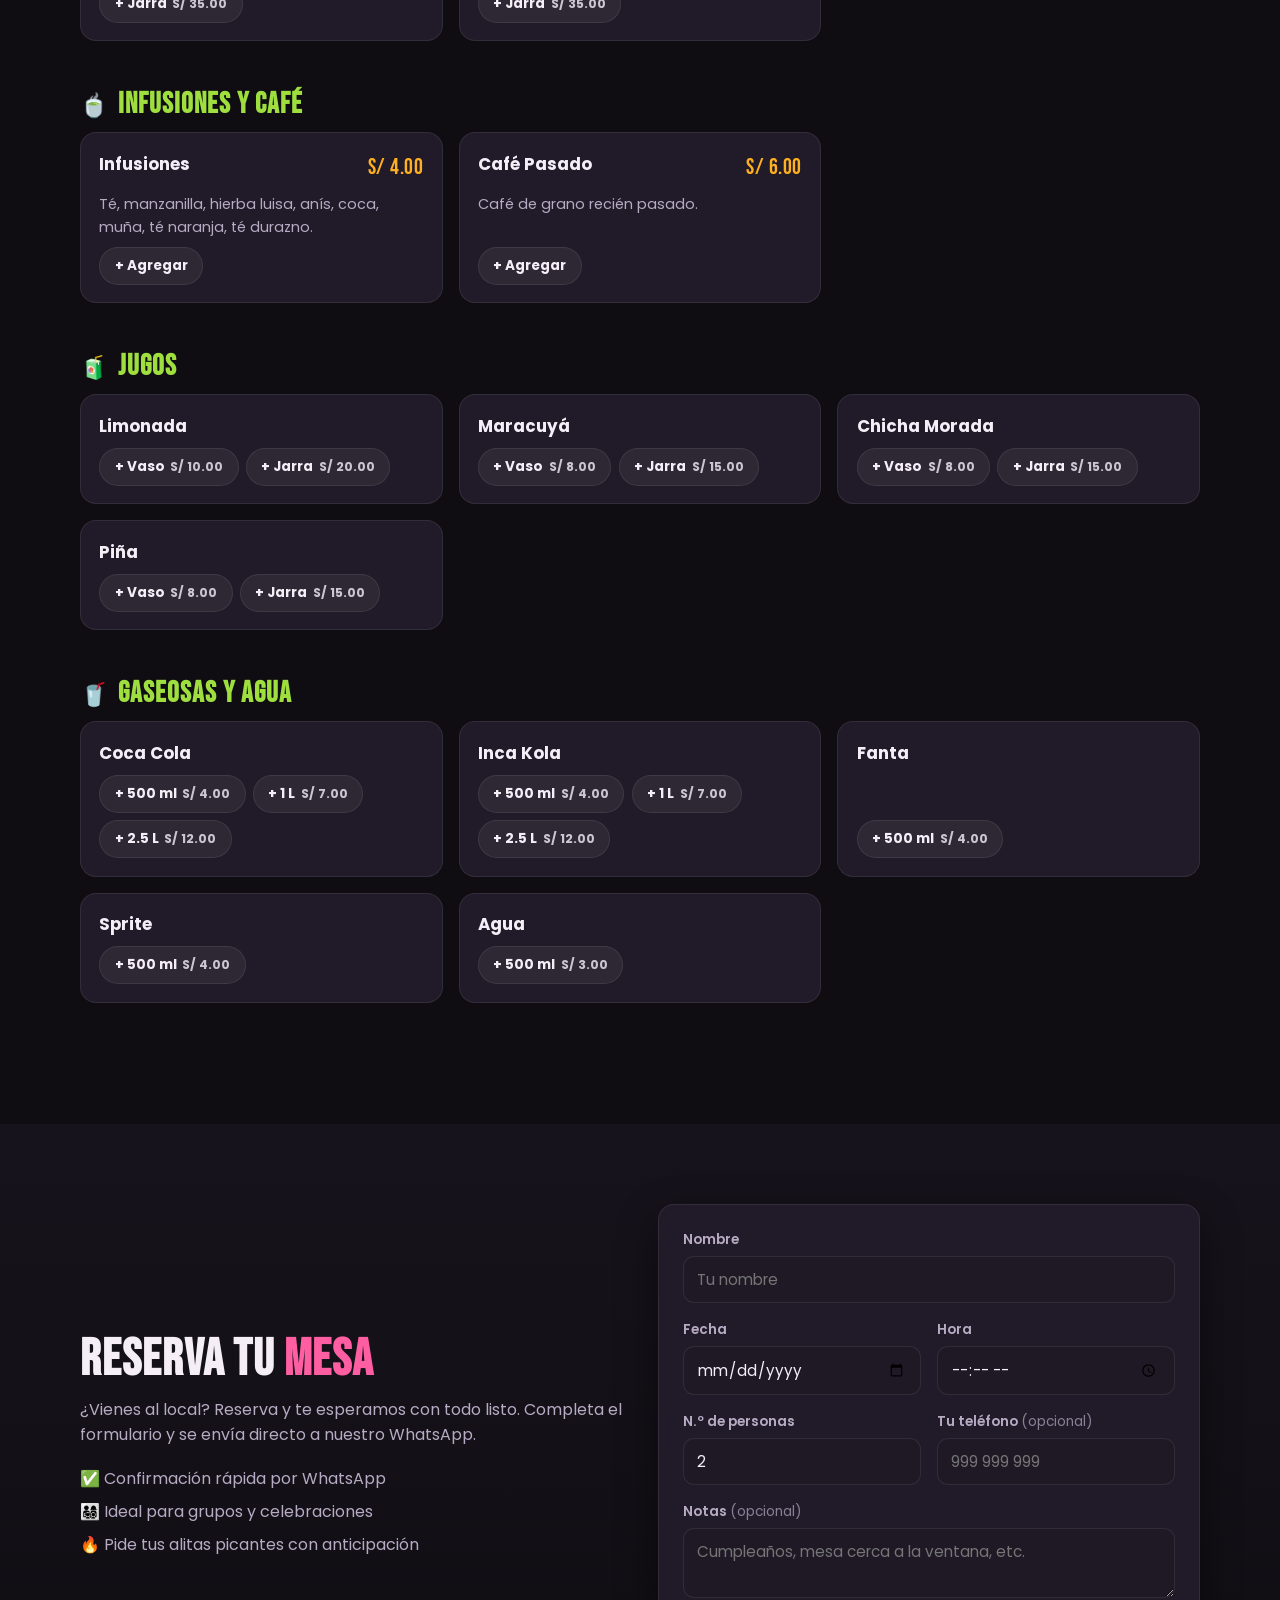
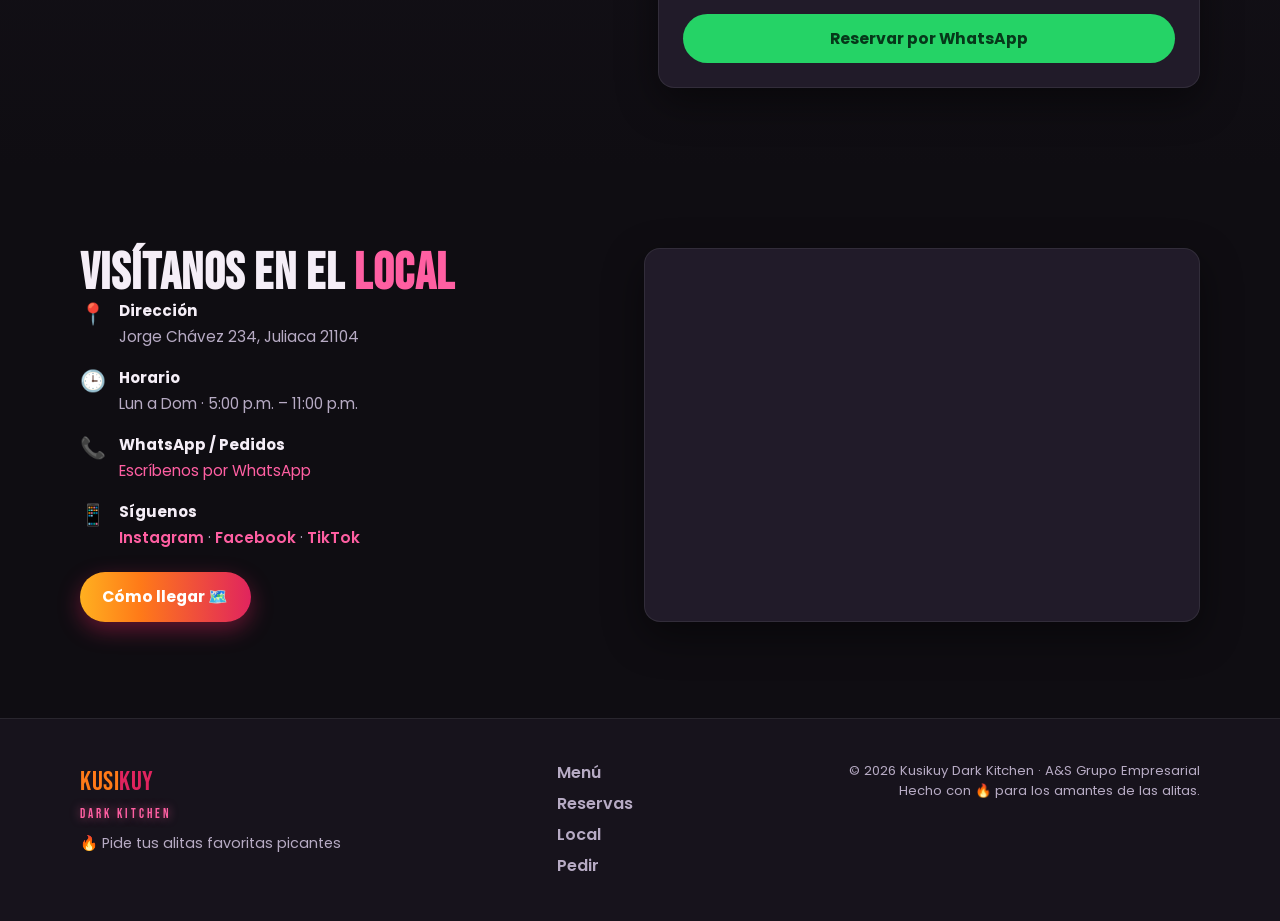
==== commit e5f3ddbf: "Actualizar dirección real del local y el mapa - Dirección: Jorge Chávez 234, Juliaca 21104. - El ifr" ====
--- a/index.html
+++ b/index.html
@@ -142,7 +142,7 @@
             <span class="local-ico">📍</span>
             <div>
               <strong>Dirección</strong>
-              <p><!-- EDITAR: dirección exacta -->Av. Ejemplo 123, tu distrito, tu ciudad</p>
+              <p>Jorge Chávez 234, Juliaca 21104</p>
             </div>
           </li>
           <li>
@@ -180,7 +180,7 @@
              (Google Maps → Compartir → Insertar un mapa). El botón "Cómo llegar" usa tu enlace real. -->
         <iframe
           title="Ubicación de Kusikuy Dark Kitchen"
-          src="https://www.google.com/maps?q=Lima%2C%20Peru&output=embed"
+          src="https://www.google.com/maps?q=Jorge%20Ch%C3%A1vez%20234%2C%20Juliaca%2021104&output=embed"
           width="100%" height="100%" style="border:0;" allowfullscreen="" loading="lazy"
           referrerpolicy="no-referrer-when-downgrade"></iframe>
       </div>
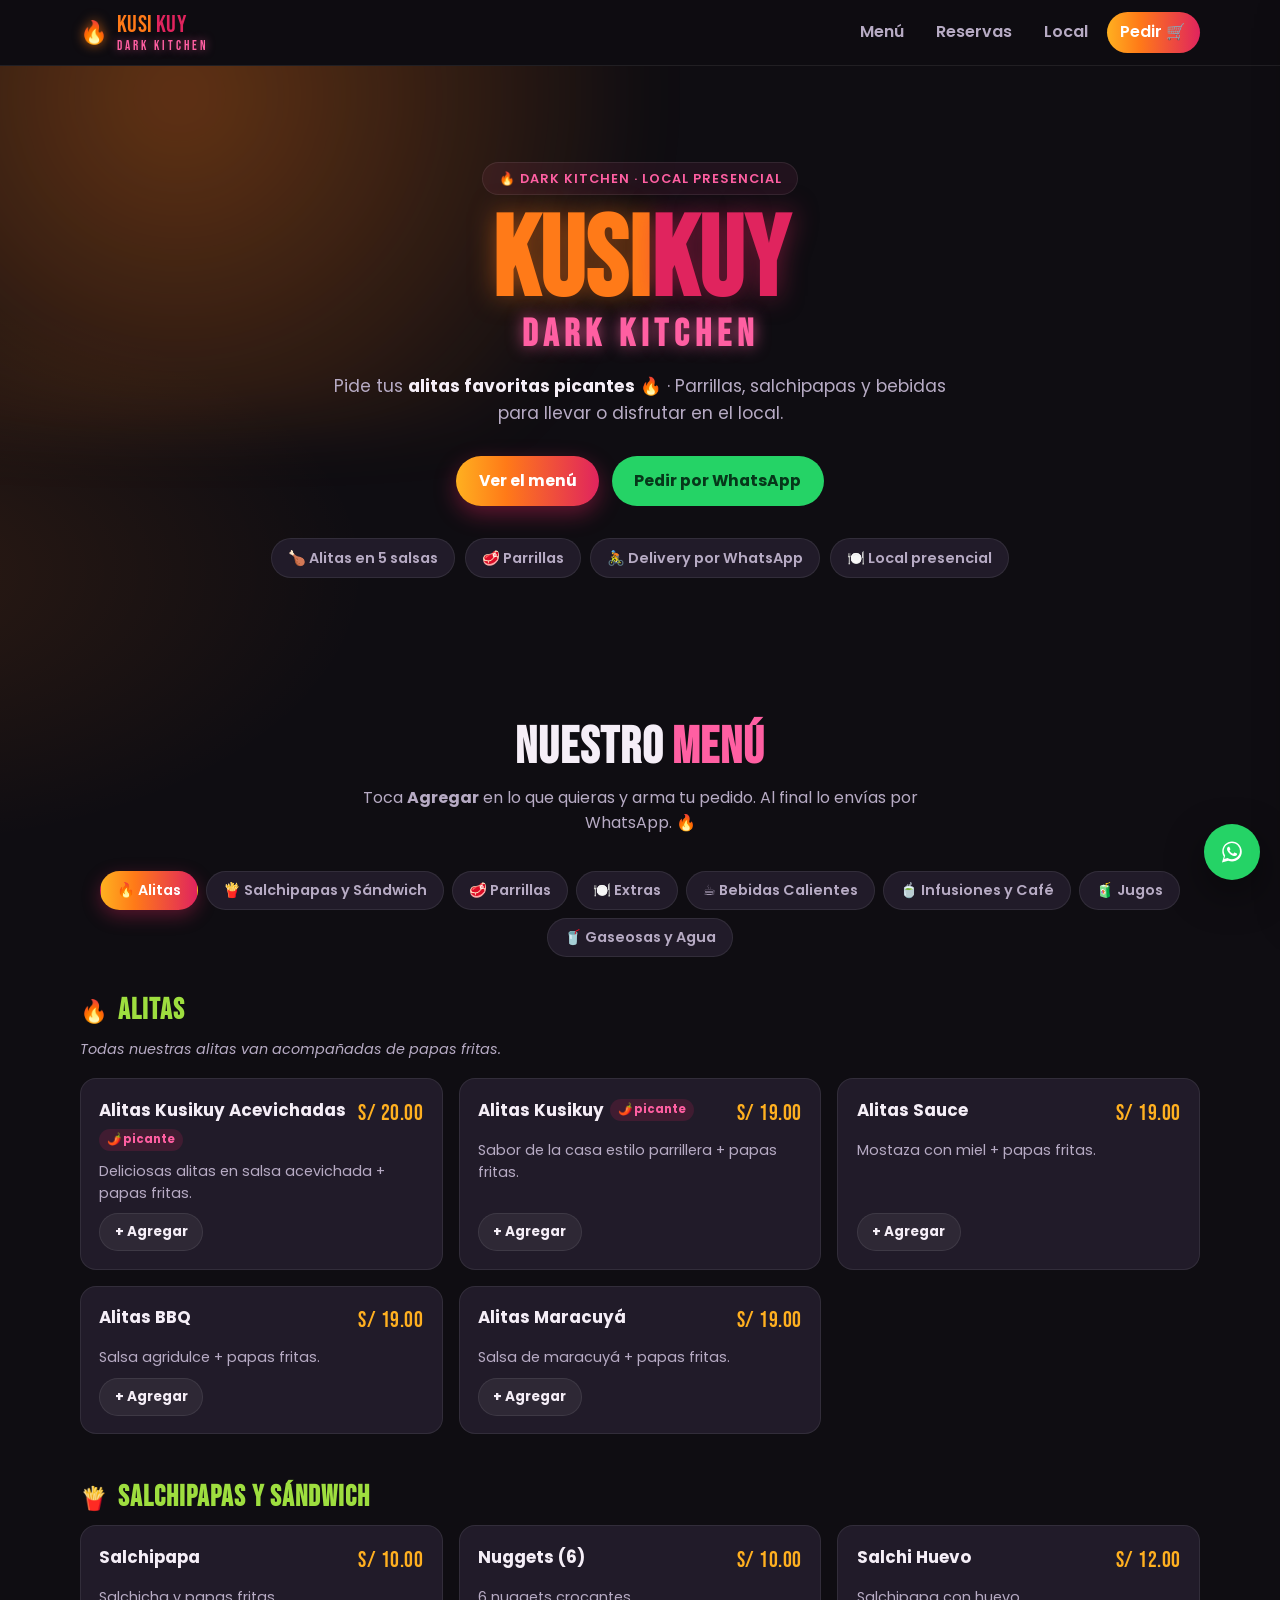
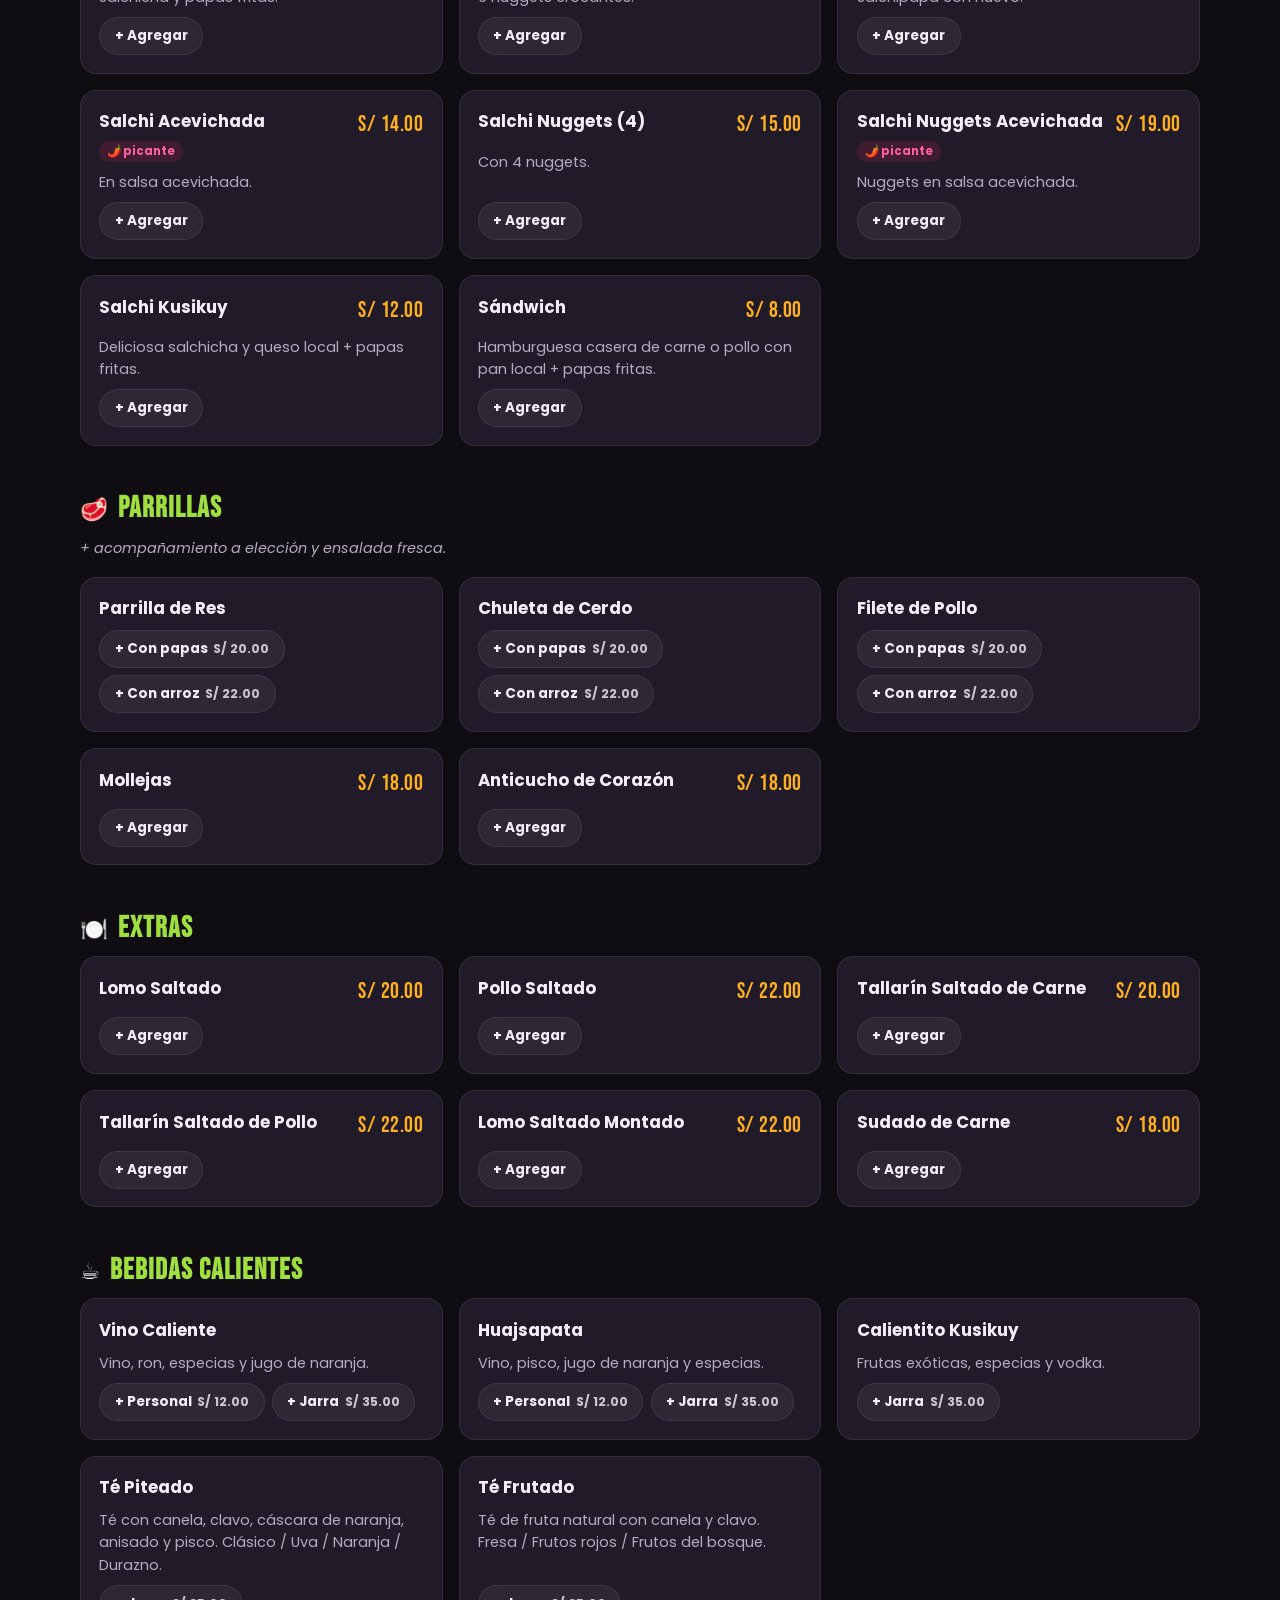
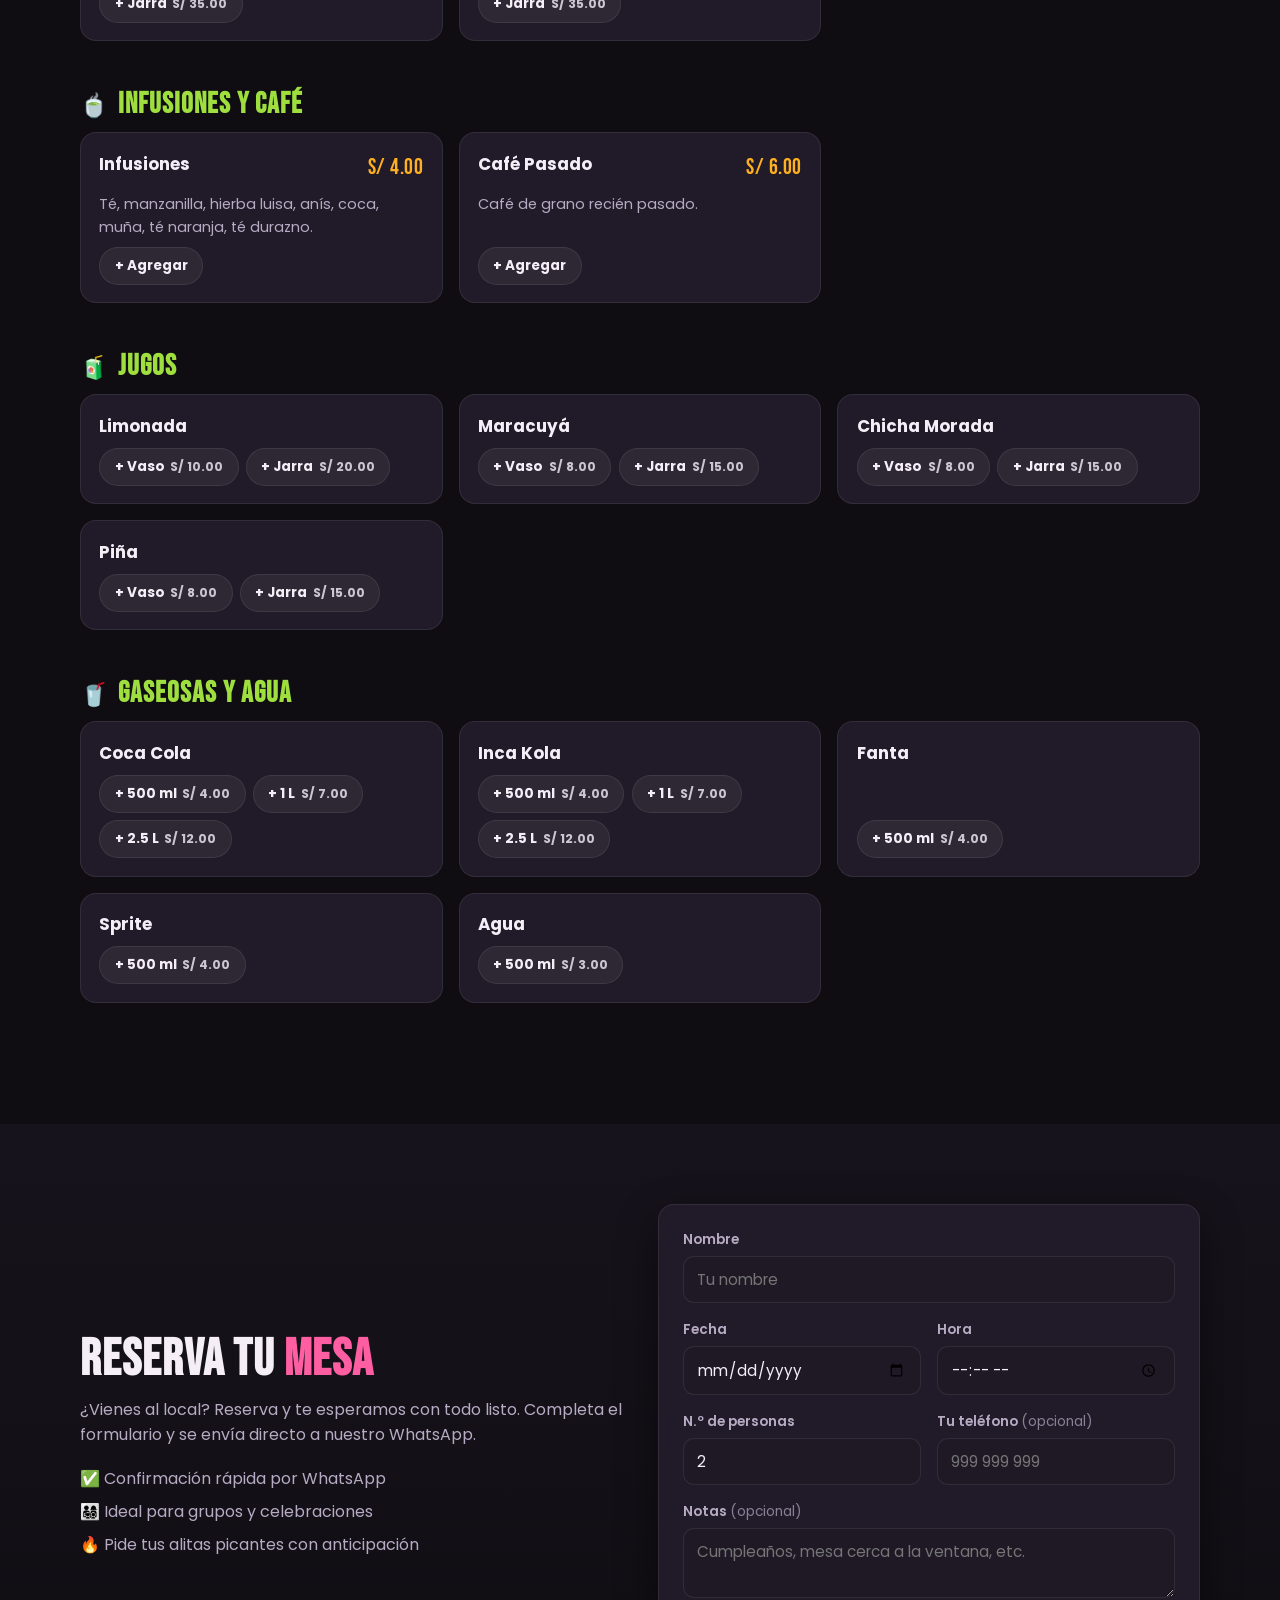
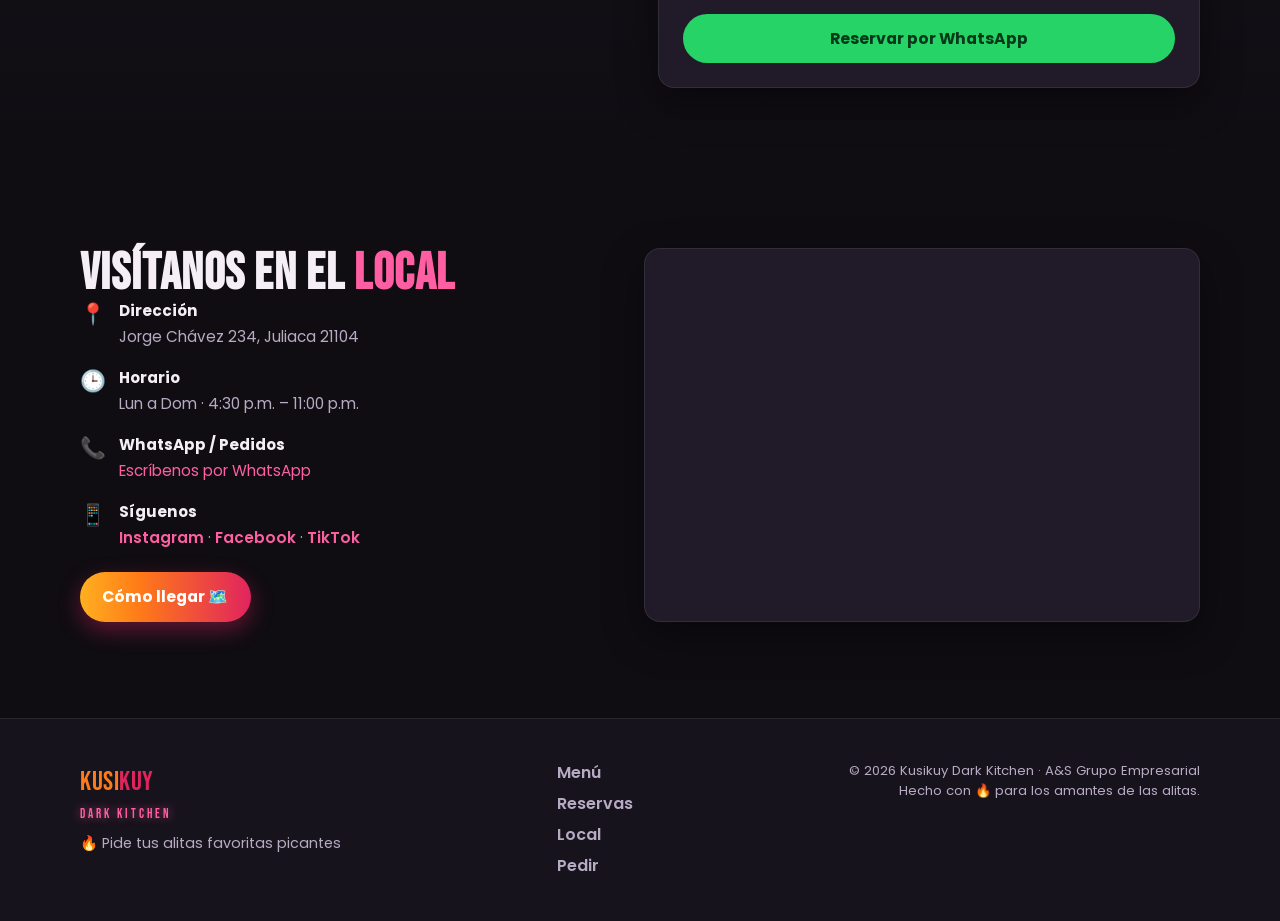
==== commit e1827913: "Actualizar horario de atención - Horario: Lun a Dom · 4:30 p.m. – 11:00 p.m.  Co-Authored-By: Claude" ====
--- a/index.html
+++ b/index.html
@@ -149,7 +149,7 @@
             <span class="local-ico">🕒</span>
             <div>
               <strong>Horario</strong>
-              <p><!-- EDITAR: horarios -->Lun a Dom · 5:00 p.m. – 11:00 p.m.</p>
+              <p>Lun a Dom · 4:30 p.m. – 11:00 p.m.</p>
             </div>
           </li>
           <li>
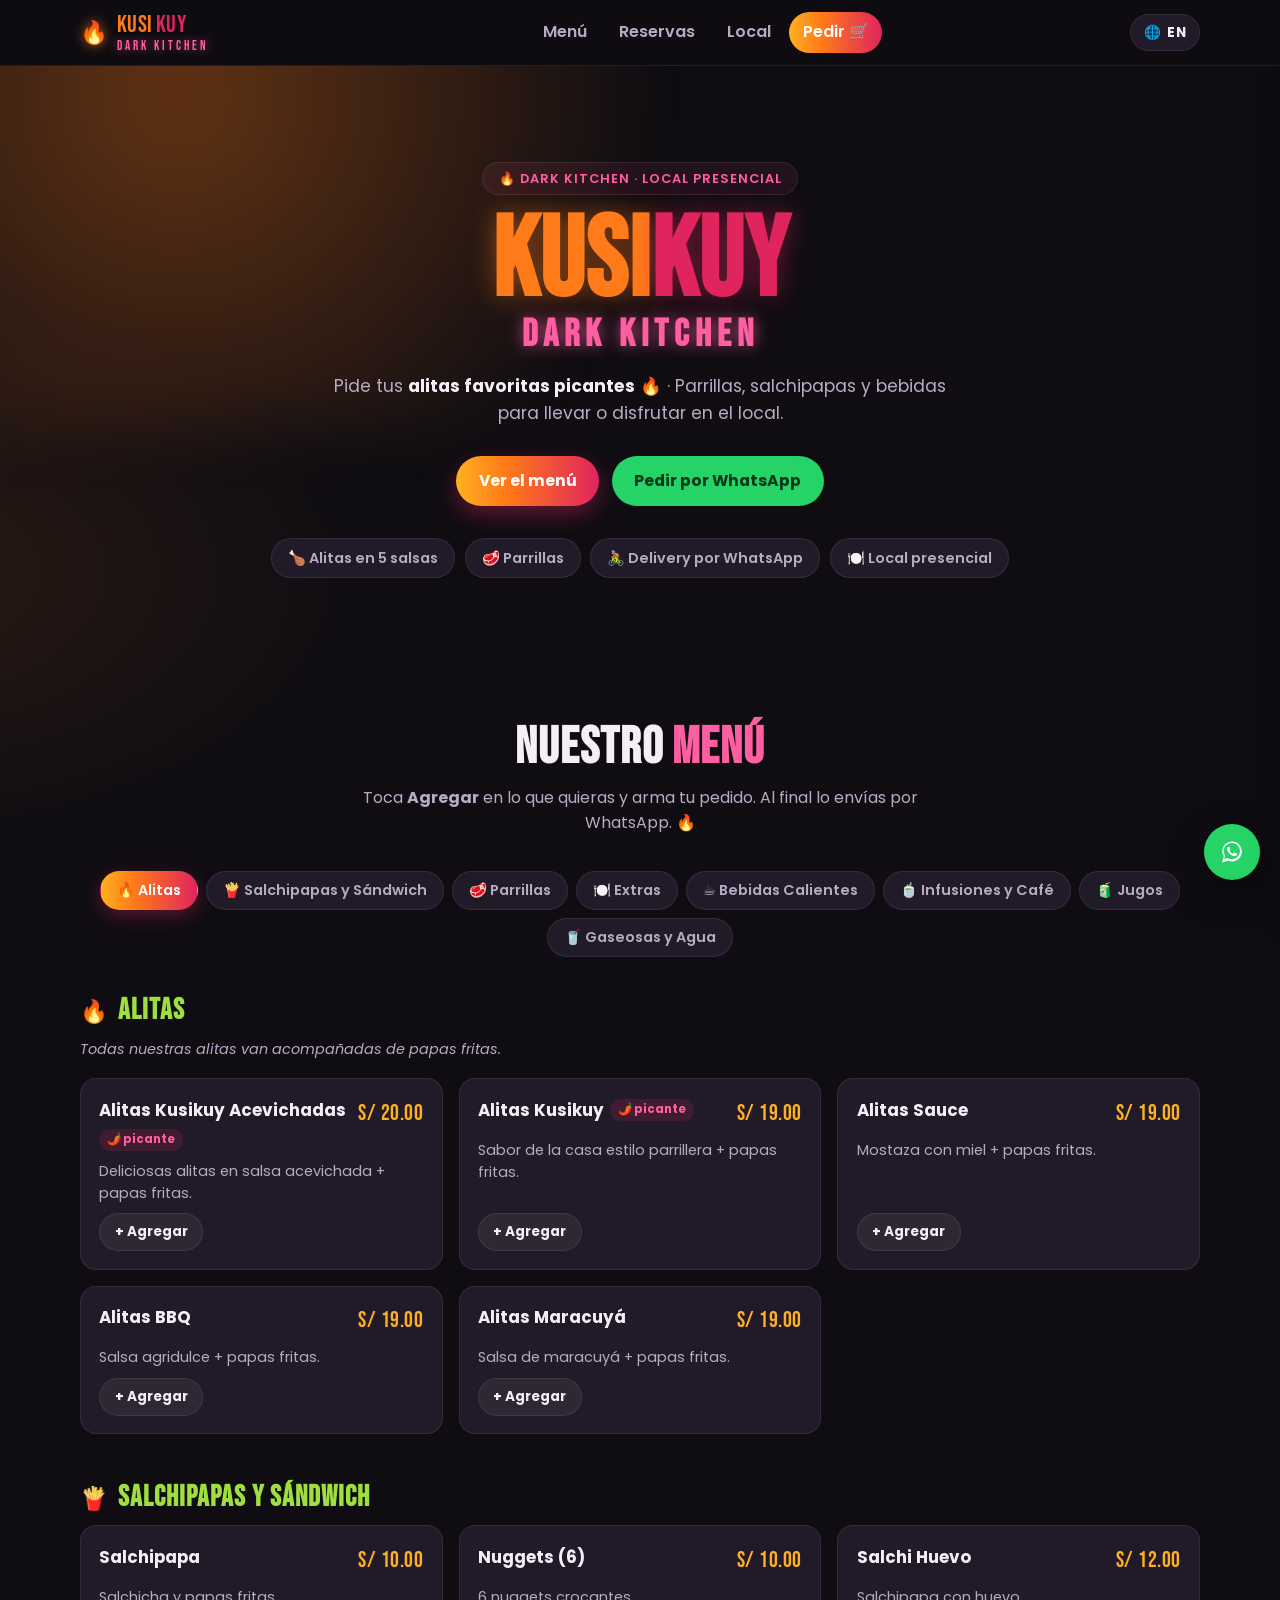
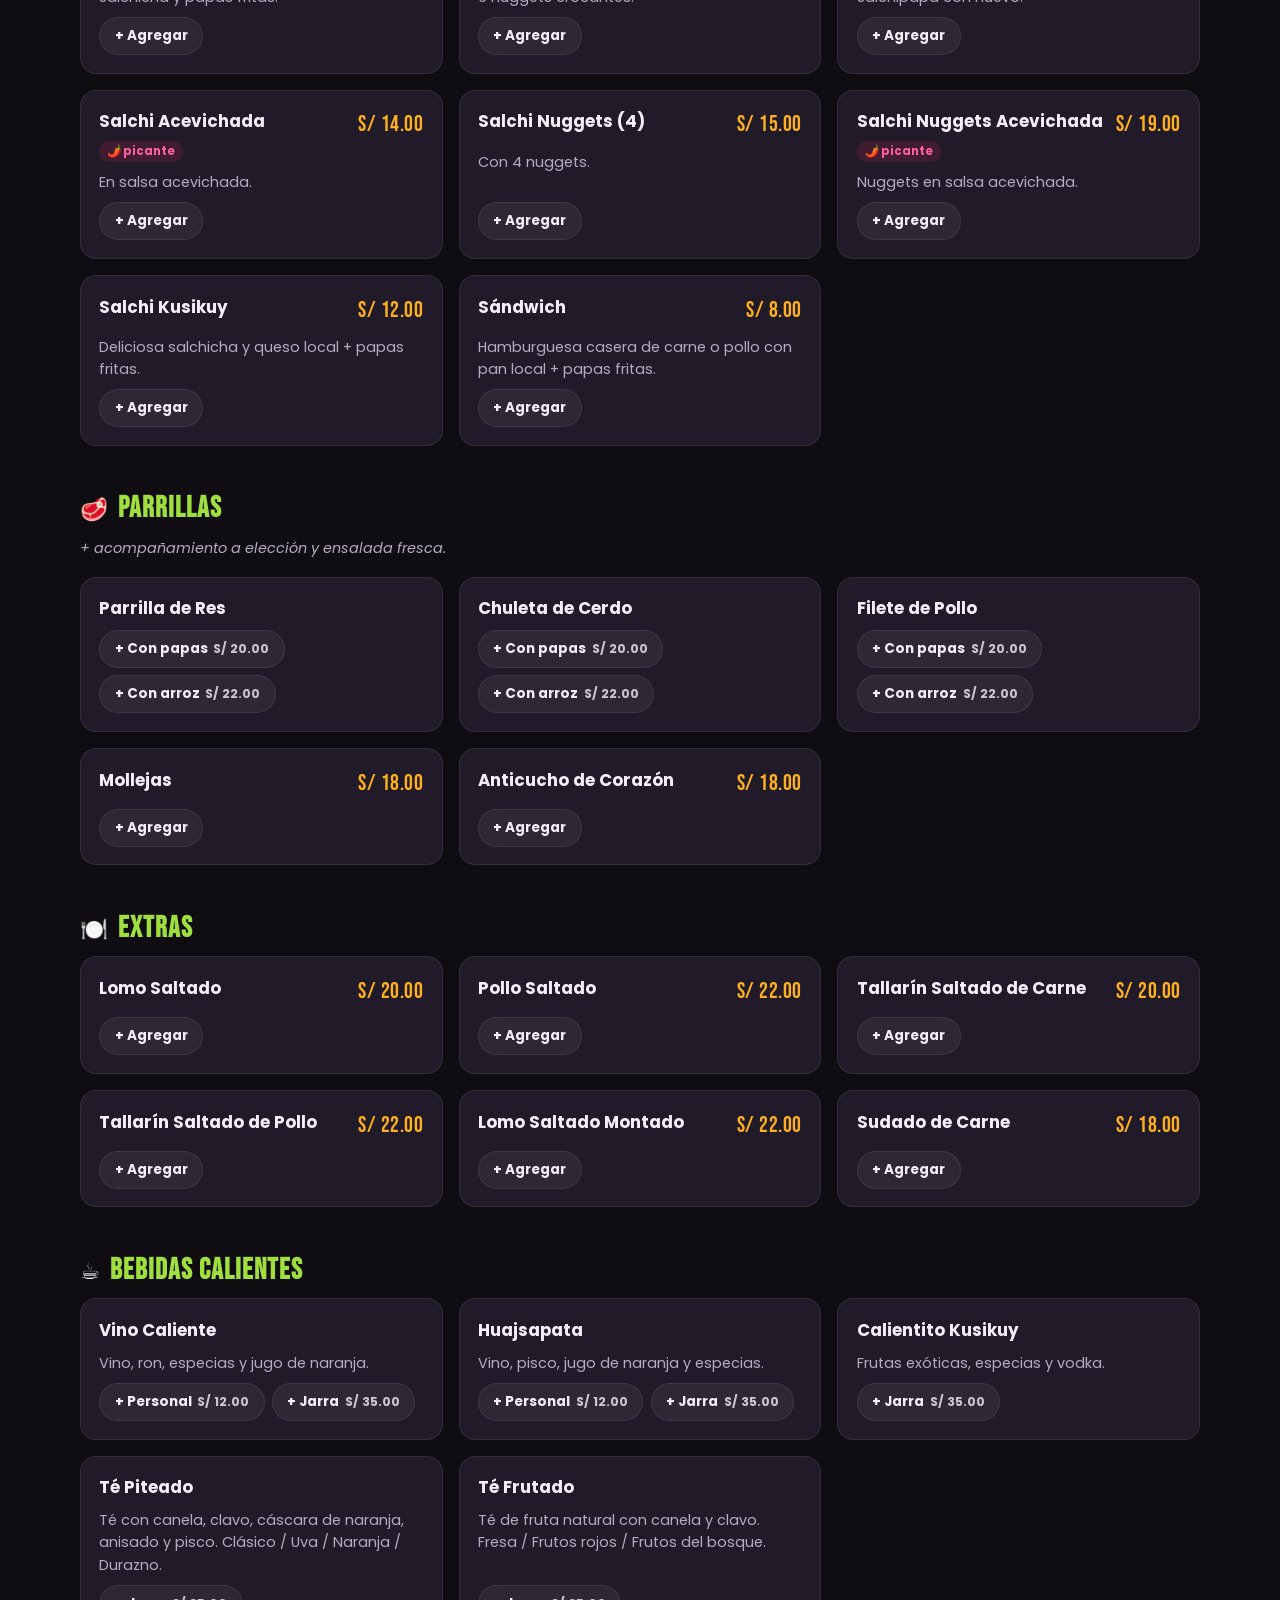
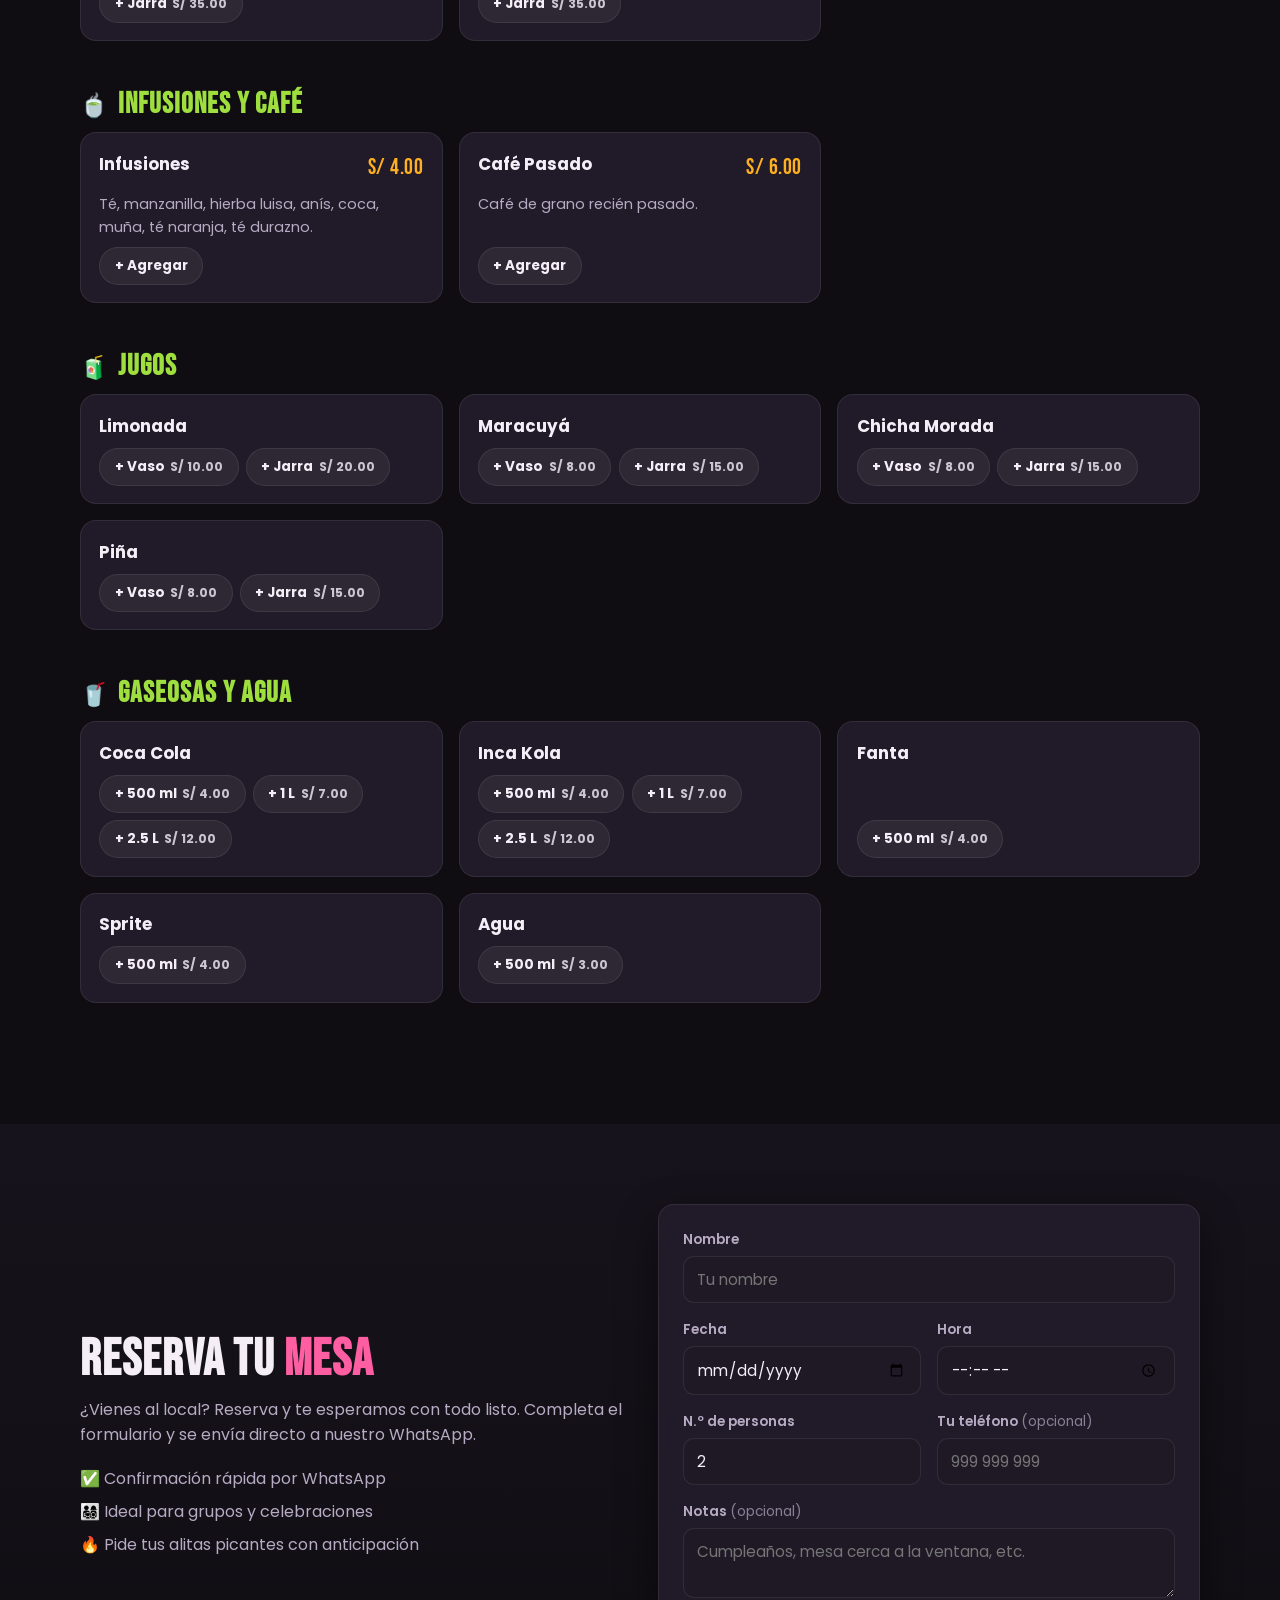
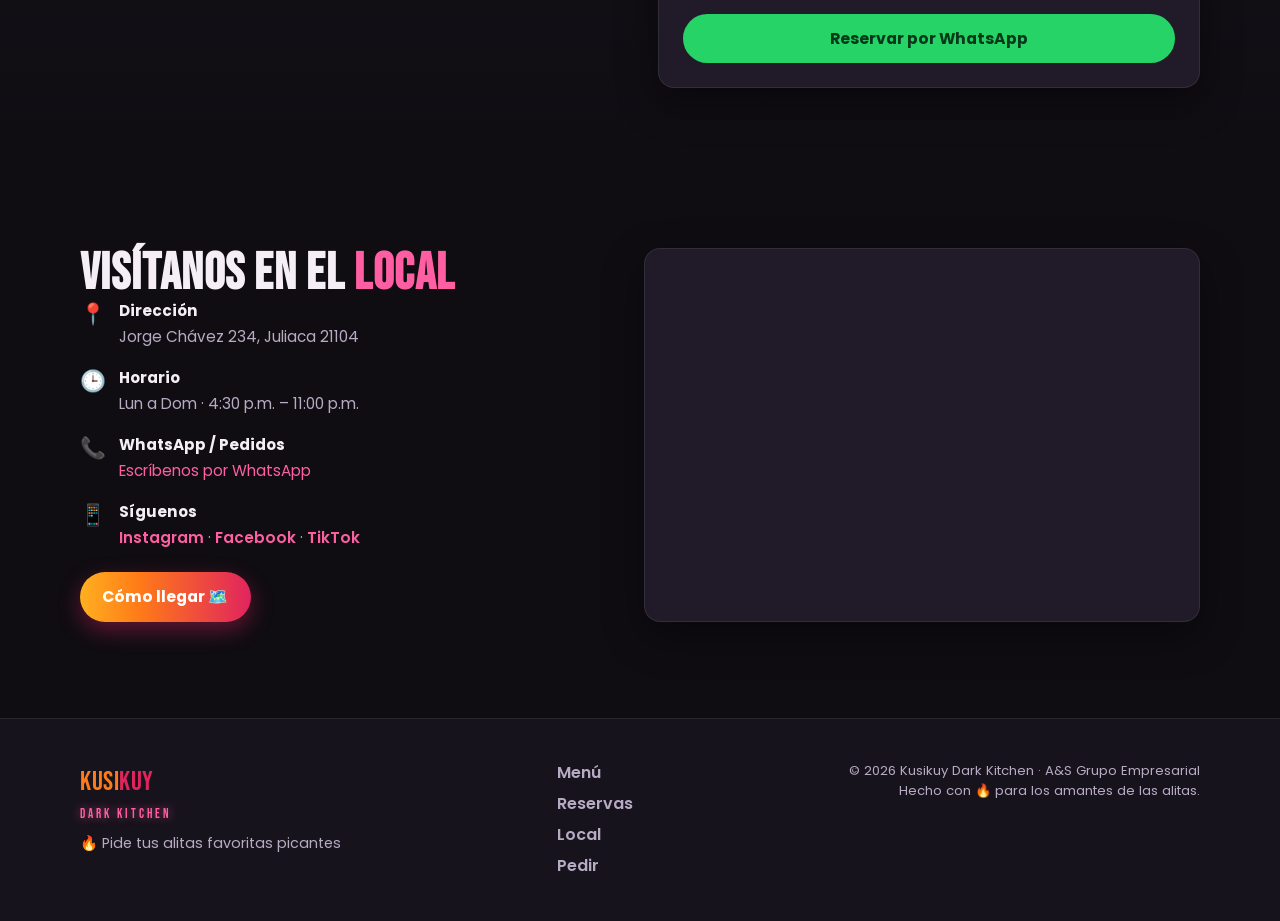
==== commit aa0be497: "Agregar botón de traducción ES/EN - Botón de idioma en el header (recuerda la preferencia en localSt" ====
--- a/index.html
+++ b/index.html
@@ -33,15 +33,20 @@
       </a>
 
       <nav class="nav" id="nav">
-        <a href="#menu" class="nav-link">Menú</a>
-        <a href="#reservas" class="nav-link">Reservas</a>
-        <a href="#local" class="nav-link">Local</a>
-        <a href="#" class="nav-link nav-pedir" data-open-cart>Pedir 🛒</a>
+        <a href="#menu" class="nav-link" data-i18n="nav.menu">Menú</a>
+        <a href="#reservas" class="nav-link" data-i18n="nav.reservas">Reservas</a>
+        <a href="#local" class="nav-link" data-i18n="nav.local">Local</a>
+        <a href="#" class="nav-link nav-pedir" data-open-cart data-i18n="nav.pedir">Pedir 🛒</a>
       </nav>
 
-      <button class="nav-toggle" id="navToggle" aria-label="Abrir menú de navegación" aria-expanded="false">
-        <span></span><span></span><span></span>
-      </button>
+      <div class="header-actions">
+        <button class="lang-toggle" id="langToggle" aria-label="Change language / Cambiar idioma">
+          <span aria-hidden="true">🌐</span> <span id="langLabel">EN</span>
+        </button>
+        <button class="nav-toggle" id="navToggle" aria-label="Abrir menú de navegación" aria-expanded="false">
+          <span></span><span></span><span></span>
+        </button>
+      </div>
     </div>
   </header>
 
@@ -49,21 +54,21 @@
   <section class="hero">
     <div class="hero-glow"></div>
     <div class="container hero-inner">
-      <p class="hero-eyebrow">🔥 Dark Kitchen · Local presencial</p>
+      <p class="hero-eyebrow" data-i18n="hero.eyebrow">🔥 Dark Kitchen · Local presencial</p>
       <h1 class="hero-title">
         <span class="hero-kusi">Kusi</span><span class="hero-kuy">Kuy</span>
         <span class="hero-dk">Dark Kitchen</span>
       </h1>
-      <p class="hero-tagline">Pide tus <strong>alitas favoritas picantes</strong> 🔥 · Parrillas, salchipapas y bebidas para llevar o disfrutar en el local.</p>
+      <p class="hero-tagline" data-i18n-html="hero.tagline">Pide tus <strong>alitas favoritas picantes</strong> 🔥 · Parrillas, salchipapas y bebidas para llevar o disfrutar en el local.</p>
       <div class="hero-cta">
-        <a href="#menu" class="btn btn-primary">Ver el menú</a>
-        <a href="#" class="btn btn-whatsapp" data-open-cart>Pedir por WhatsApp</a>
+        <a href="#menu" class="btn btn-primary" data-i18n="hero.cta.menu">Ver el menú</a>
+        <a href="#" class="btn btn-whatsapp" data-open-cart data-i18n="hero.cta.order">Pedir por WhatsApp</a>
       </div>
       <ul class="hero-badges">
-        <li>🍗 Alitas en 5 salsas</li>
-        <li>🥩 Parrillas</li>
-        <li>🚴 Delivery por WhatsApp</li>
-        <li>🍽️ Local presencial</li>
+        <li data-i18n="hero.badge.1">🍗 Alitas en 5 salsas</li>
+        <li data-i18n="hero.badge.2">🥩 Parrillas</li>
+        <li data-i18n="hero.badge.3">🚴 Delivery por WhatsApp</li>
+        <li data-i18n="hero.badge.4">🍽️ Local presencial</li>
       </ul>
     </div>
   </section>
@@ -72,8 +77,8 @@
   <section class="section" id="menu">
     <div class="container">
       <header class="section-head">
-        <h2 class="section-title">Nuestro <span class="accent">Menú</span></h2>
-        <p class="section-desc">Toca <strong>Agregar</strong> en lo que quieras y arma tu pedido. Al final lo envías por WhatsApp. 🔥</p>
+        <h2 class="section-title" data-i18n-html="menu.title">Nuestro <span class="accent">Menú</span></h2>
+        <p class="section-desc" data-i18n-html="menu.desc">Toca <strong>Agregar</strong> en lo que quieras y arma tu pedido. Al final lo envías por WhatsApp. 🔥</p>
       </header>
 
       <!-- Filtros de categoría -->
@@ -88,46 +93,46 @@
   <section class="section section-alt" id="reservas">
     <div class="container reservas-grid">
       <div class="reservas-copy">
-        <h2 class="section-title">Reserva tu <span class="accent">mesa</span></h2>
-        <p class="section-desc">¿Vienes al local? Reserva y te esperamos con todo listo. Completa el formulario y se envía directo a nuestro WhatsApp.</p>
+        <h2 class="section-title" data-i18n-html="reservas.title">Reserva tu <span class="accent">mesa</span></h2>
+        <p class="section-desc" data-i18n="reservas.desc">¿Vienes al local? Reserva y te esperamos con todo listo. Completa el formulario y se envía directo a nuestro WhatsApp.</p>
         <ul class="reservas-points">
-          <li>✅ Confirmación rápida por WhatsApp</li>
-          <li>👨‍👩‍👧‍👦 Ideal para grupos y celebraciones</li>
-          <li>🔥 Pide tus alitas picantes con anticipación</li>
+          <li data-i18n="reservas.point.1">✅ Confirmación rápida por WhatsApp</li>
+          <li data-i18n="reservas.point.2">👨‍👩‍👧‍👦 Ideal para grupos y celebraciones</li>
+          <li data-i18n="reservas.point.3">🔥 Pide tus alitas picantes con anticipación</li>
         </ul>
       </div>
 
       <form class="reserva-form card" id="reservaForm" novalidate>
         <div class="field">
-          <label for="rName">Nombre</label>
-          <input type="text" id="rName" name="nombre" placeholder="Tu nombre" required />
+          <label for="rName" data-i18n="form.nombre">Nombre</label>
+          <input type="text" id="rName" name="nombre" placeholder="Tu nombre" data-i18n-ph="form.nombre.ph" required />
         </div>
         <div class="field-row">
           <div class="field">
-            <label for="rDate">Fecha</label>
+            <label for="rDate" data-i18n="form.fecha">Fecha</label>
             <input type="date" id="rDate" name="fecha" required />
           </div>
           <div class="field">
-            <label for="rTime">Hora</label>
+            <label for="rTime" data-i18n="form.hora">Hora</label>
             <input type="time" id="rTime" name="hora" required />
           </div>
         </div>
         <div class="field-row">
           <div class="field">
-            <label for="rPeople">N.º de personas</label>
+            <label for="rPeople" data-i18n="form.personas">N.º de personas</label>
             <input type="number" id="rPeople" name="personas" min="1" max="30" value="2" required />
           </div>
           <div class="field">
-            <label for="rPhone">Tu teléfono <span class="opt">(opcional)</span></label>
+            <label for="rPhone" data-i18n-html="form.telefono">Tu teléfono <span class="opt">(opcional)</span></label>
             <input type="tel" id="rPhone" name="telefono" placeholder="999 999 999" />
           </div>
         </div>
         <div class="field">
-          <label for="rNotes">Notas <span class="opt">(opcional)</span></label>
-          <textarea id="rNotes" name="notas" rows="2" placeholder="Cumpleaños, mesa cerca a la ventana, etc."></textarea>
+          <label for="rNotes" data-i18n-html="form.notas">Notas <span class="opt">(opcional)</span></label>
+          <textarea id="rNotes" name="notas" rows="2" placeholder="Cumpleaños, mesa cerca a la ventana, etc." data-i18n-ph="form.notas.ph"></textarea>
         </div>
         <p class="form-error" id="reservaError" hidden></p>
-        <button type="submit" class="btn btn-whatsapp btn-block">Reservar por WhatsApp</button>
+        <button type="submit" class="btn btn-whatsapp btn-block" data-i18n="form.submit">Reservar por WhatsApp</button>
       </form>
     </div>
   </section>
@@ -136,33 +141,33 @@
   <section class="section" id="local">
     <div class="container local-grid">
       <div class="local-info">
-        <h2 class="section-title">Visítanos en el <span class="accent">local</span></h2>
+        <h2 class="section-title" data-i18n-html="local.title">Visítanos en el <span class="accent">local</span></h2>
         <ul class="local-list">
           <li>
             <span class="local-ico">📍</span>
             <div>
-              <strong>Dirección</strong>
+              <strong data-i18n="local.address">Dirección</strong>
               <p>Jorge Chávez 234, Juliaca 21104</p>
             </div>
           </li>
           <li>
             <span class="local-ico">🕒</span>
             <div>
-              <strong>Horario</strong>
-              <p>Lun a Dom · 4:30 p.m. – 11:00 p.m.</p>
+              <strong data-i18n="local.hours">Horario</strong>
+              <p data-i18n="local.hours.value">Lun a Dom · 4:30 p.m. – 11:00 p.m.</p>
             </div>
           </li>
           <li>
             <span class="local-ico">📞</span>
             <div>
-              <strong>WhatsApp / Pedidos</strong>
-              <p><a id="localWhatsapp" href="#">Escríbenos por WhatsApp</a></p>
+              <strong data-i18n="local.whatsapp">WhatsApp / Pedidos</strong>
+              <p><a id="localWhatsapp" href="#" data-i18n="local.whatsapp.link">Escríbenos por WhatsApp</a></p>
             </div>
           </li>
           <li>
             <span class="local-ico">📱</span>
             <div>
-              <strong>Síguenos</strong>
+              <strong data-i18n="local.follow">Síguenos</strong>
               <p class="local-social">
                 <!-- EDITAR: enlaces de redes -->
                 <a href="#" target="_blank" rel="noopener">Instagram</a> ·
@@ -172,7 +177,7 @@
             </div>
           </li>
         </ul>
-        <a id="comoLlegar" class="btn btn-primary" href="https://maps.app.goo.gl/ksJ84mwEpHF5Vq9p9" target="_blank" rel="noopener">Cómo llegar 🗺️</a>
+        <a id="comoLlegar" class="btn btn-primary" href="https://maps.app.goo.gl/ksJ84mwEpHF5Vq9p9" target="_blank" rel="noopener" data-i18n="local.directions">Cómo llegar 🗺️</a>
       </div>
 
       <div class="local-map card">
@@ -193,17 +198,17 @@
       <div class="footer-brand">
         <span class="brand-kusi">Kusi</span><span class="brand-kuy">Kuy</span>
         <span class="brand-sub">Dark Kitchen</span>
-        <p class="footer-note">🔥 Pide tus alitas favoritas picantes</p>
+        <p class="footer-note" data-i18n="footer.note">🔥 Pide tus alitas favoritas picantes</p>
       </div>
       <nav class="footer-links">
-        <a href="#menu">Menú</a>
-        <a href="#reservas">Reservas</a>
-        <a href="#local">Local</a>
-        <a href="#" data-open-cart>Pedir</a>
+        <a href="#menu" data-i18n="nav.menu">Menú</a>
+        <a href="#reservas" data-i18n="nav.reservas">Reservas</a>
+        <a href="#local" data-i18n="nav.local">Local</a>
+        <a href="#" data-open-cart data-i18n="footer.order">Pedir</a>
       </nav>
       <p class="footer-legal">
         © <span id="year"></span> Kusikuy Dark Kitchen · A&amp;S Grupo Empresarial<br />
-        Hecho con 🔥 para los amantes de las alitas.
+        <span data-i18n="footer.made">Hecho con 🔥 para los amantes de las alitas.</span>
       </p>
     </div>
   </footer>
@@ -217,20 +222,20 @@
   <div class="cart-overlay" id="cartOverlay" hidden></div>
   <aside class="cart-panel" id="cartPanel" aria-label="Tu pedido" aria-hidden="true">
     <header class="cart-head">
-      <h3>Tu pedido 🛒</h3>
+      <h3 data-i18n="cart.title">Tu pedido 🛒</h3>
       <button class="cart-close" id="cartClose" aria-label="Cerrar">✕</button>
     </header>
     <div class="cart-body" id="cartBody">
-      <p class="cart-empty" id="cartEmpty">Tu pedido está vacío. Agrega algo del menú 🔥</p>
+      <p class="cart-empty" id="cartEmpty" data-i18n="cart.empty">Tu pedido está vacío. Agrega algo del menú 🔥</p>
       <ul class="cart-items" id="cartItems"></ul>
     </div>
     <footer class="cart-foot">
       <div class="cart-total" id="cartTotal" hidden>
-        <span>Total</span>
+        <span data-i18n="cart.total">Total</span>
         <strong id="cartTotalValue">S/ 0.00</strong>
       </div>
-      <p class="cart-hint" id="cartHint">Confirmamos el total contigo por WhatsApp.</p>
-      <button class="btn btn-whatsapp btn-block" id="cartSend" disabled>Enviar pedido por WhatsApp</button>
+      <p class="cart-hint" id="cartHint" data-i18n="cart.hint">Confirmamos el total contigo por WhatsApp.</p>
+      <button class="btn btn-whatsapp btn-block" id="cartSend" disabled data-i18n="cart.send">Enviar pedido por WhatsApp</button>
     </footer>
   </aside>
 
--- a/css/styles.css
+++ b/css/styles.css
@@ -107,6 +107,17 @@
 .nav-link:hover { color: var(--text); background: rgba(255,255,255,.06); }
 .nav-pedir { color: #fff; background: var(--fire); }
 .nav-pedir:hover { color: #fff; filter: brightness(1.08); }
+
+.header-actions { display: flex; align-items: center; gap: .5rem; }
+.lang-toggle {
+  display: inline-flex; align-items: center; gap: .35rem;
+  padding: .45rem .8rem; border-radius: 999px; cursor: pointer;
+  background: var(--surface); border: 1px solid var(--line); color: var(--text);
+  font-family: var(--font); font-weight: 700; font-size: .85rem; letter-spacing: .5px;
+  transition: border-color .15s, background .15s;
+}
+.lang-toggle:hover { border-color: var(--pink); background: var(--surface-2); }
+.lang-toggle:focus-visible { outline: 2px solid var(--pink); outline-offset: 2px; }
 
 .nav-toggle { display: none; background: none; border: 0; cursor: pointer; width: 40px; height: 40px; padding: 8px; }
 .nav-toggle span { display: block; height: 2.5px; background: var(--text); border-radius: 3px; margin: 4px 0; transition: .25s; }
